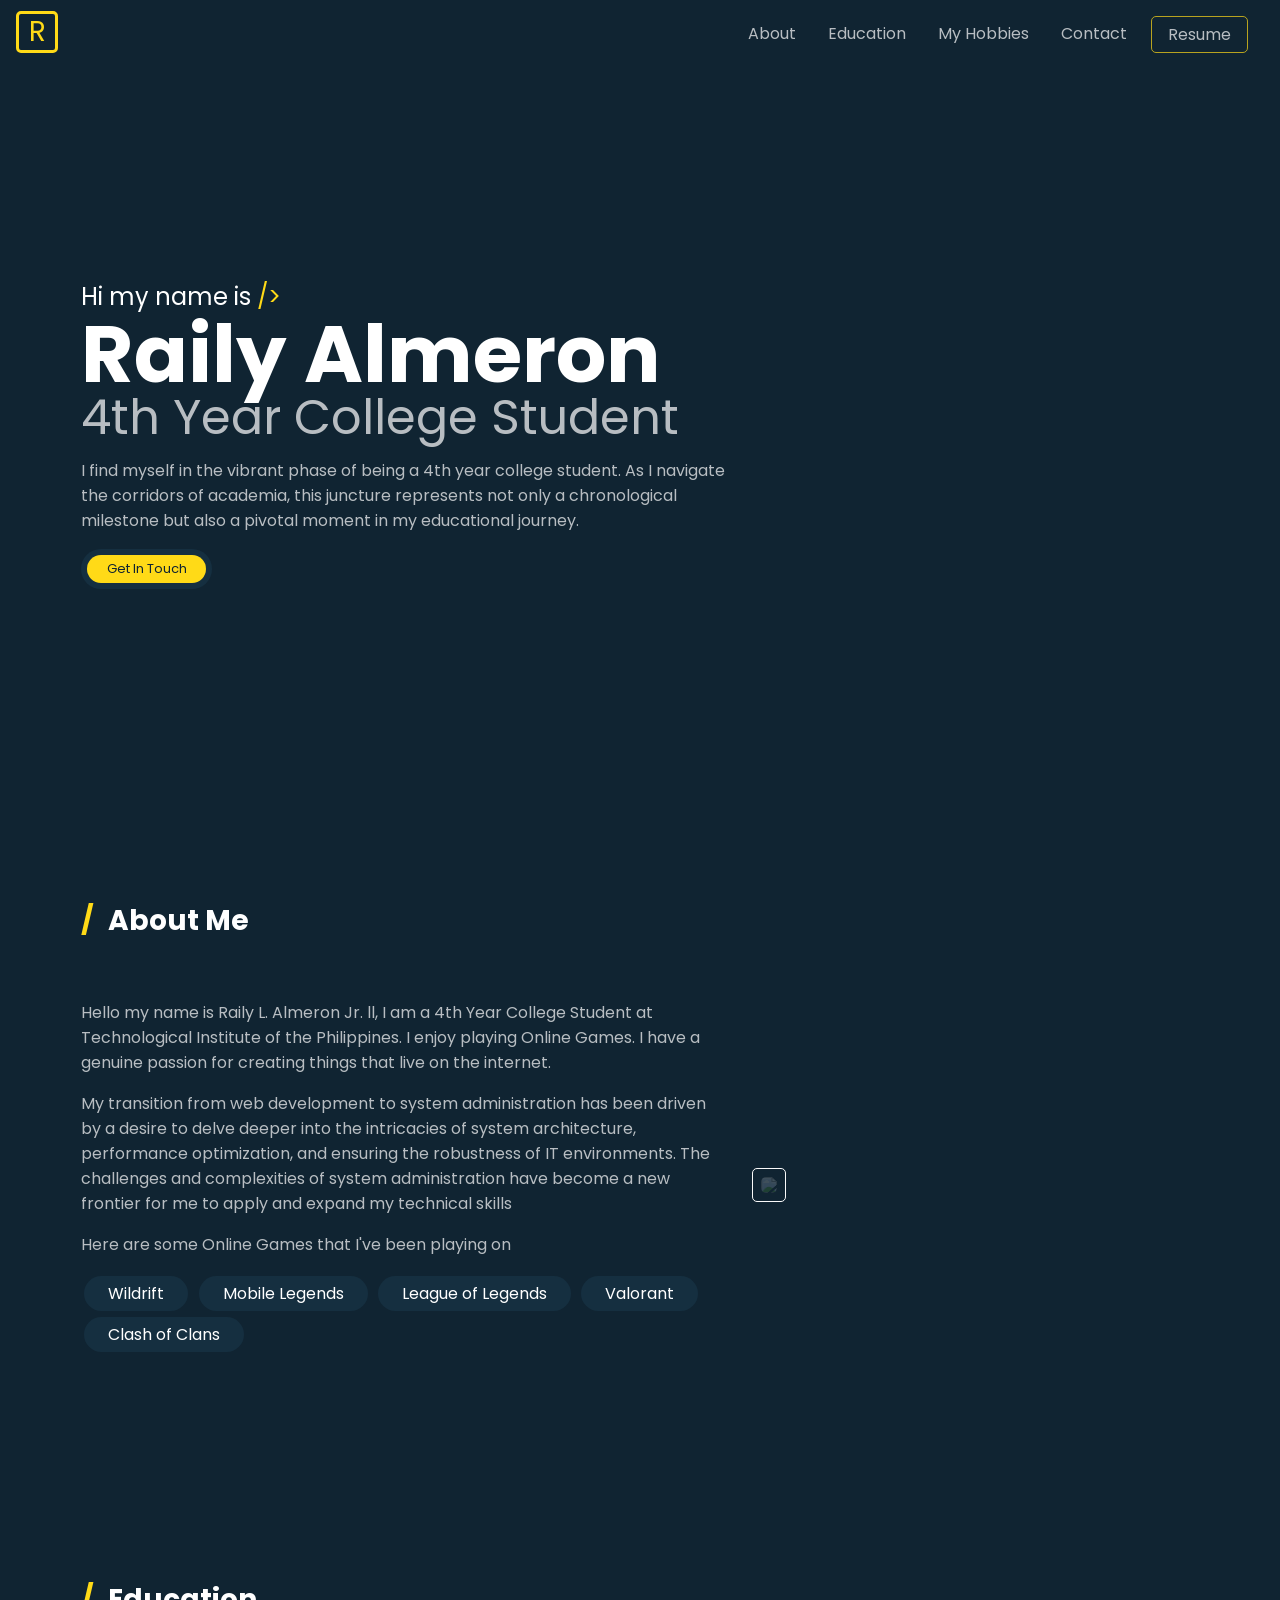
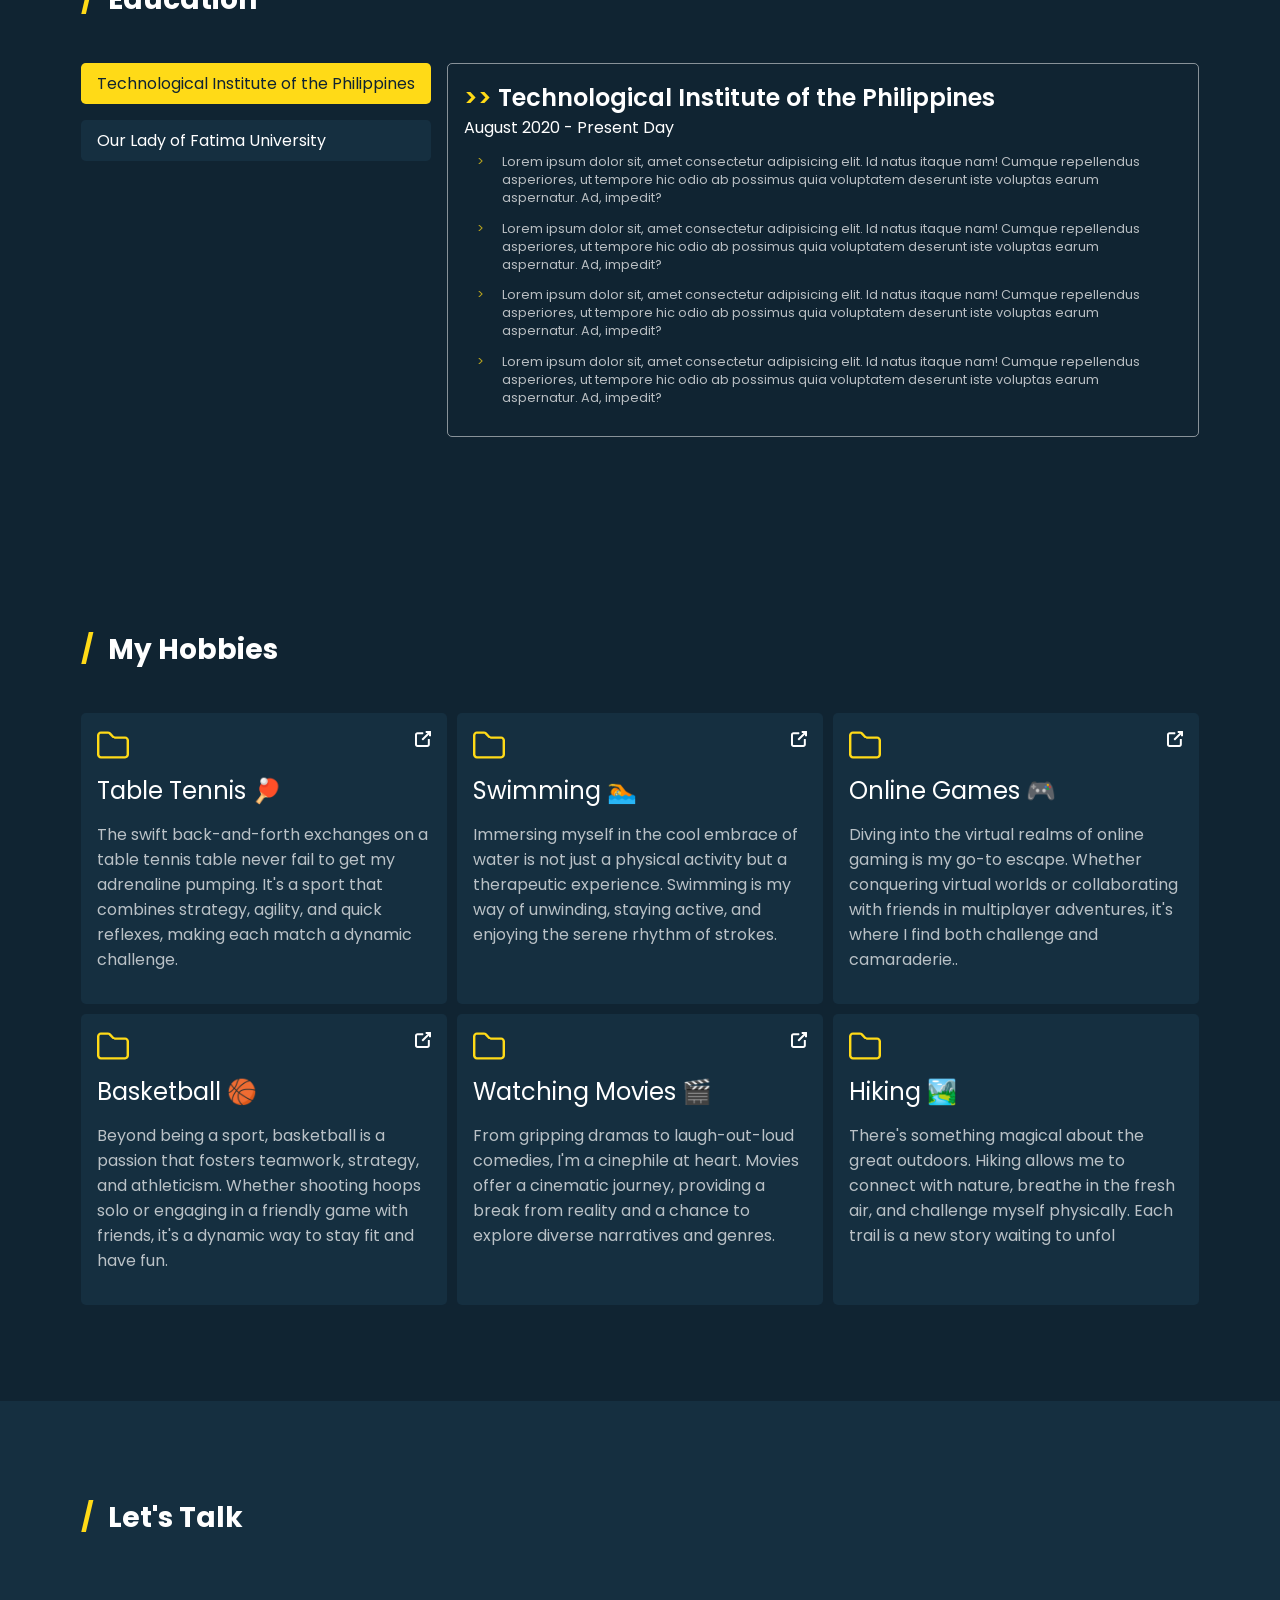
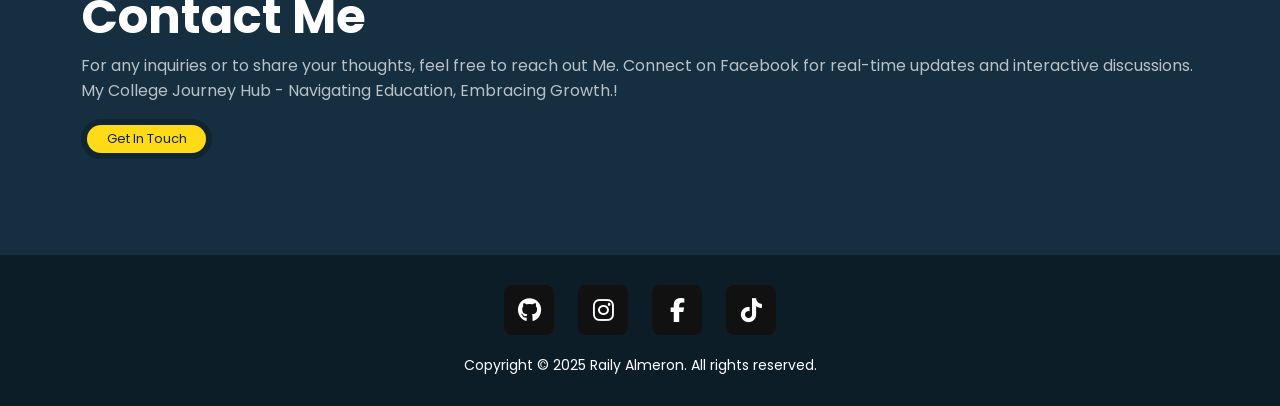
==== index.html @ 4f527c29 "Add files via upload" ====
<!DOCTYPE html>
<html lang="en">

<head>
    <meta charset="UTF-8" />
    <meta http-equiv="X-UA-Compatible" content="IE=edge" />
    <meta name="viewport" content="width=device-width, initial-scale=1.0" />
    <link rel="stylesheet" href="https://cdnjs.cloudflare.com/ajax/libs/font-awesome/6.5.0/css/all.min.css">
    <link rel="stylesheet" href="style.css" />
    <title>Raily Almeron</title>

</head>

<body>
    <header>
        <a href="#" class="logo"> R </a>
        <div class="toggle open">
            <svg viewBox="0 -53 384 384" xmlns="http://www.w3.org/2000/svg">
                <path
                    d="m368 154.667969h-352c-8.832031 0-16-7.167969-16-16s7.167969-16 16-16h352c8.832031 0 16 7.167969 16 16s-7.167969 16-16 16zm0 0" />
                <path
                    d="m368 32h-352c-8.832031 0-16-7.167969-16-16s7.167969-16 16-16h352c8.832031 0 16 7.167969 16 16s-7.167969 16-16 16zm0 0" />
                <path
                    d="m368 277.332031h-352c-8.832031 0-16-7.167969-16-16s7.167969-16 16-16h352c8.832031 0 16 7.167969 16 16s-7.167969 16-16 16zm0 0" />
            </svg>
        </div>
        <nav>
            <div class="toggle cancel">
                <svg version="1.1" id="Capa_1" xmlns="http://www.w3.org/2000/svg"
                    xmlns:xlink="http://www.w3.org/1999/xlink" x="0px" y="0px" viewBox="0 0 512.001 512.001"
                    style="enable-background: new 0 0 512.001 512.001" xml:space="preserve">
                    <g>
                        <g>
                            <path d="M284.286,256.002L506.143,34.144c7.811-7.811,7.811-20.475,0-28.285c-7.811-7.81-20.475-7.811-28.285,0L256,227.717
			L34.143,5.859c-7.811-7.811-20.475-7.811-28.285,0c-7.81,7.811-7.811,20.475,0,28.285l221.857,221.857L5.858,477.859
			c-7.811,7.811-7.811,20.475,0,28.285c3.905,3.905,9.024,5.857,14.143,5.857c5.119,0,10.237-1.952,14.143-5.857L256,284.287
			l221.857,221.857c3.905,3.905,9.024,5.857,14.143,5.857s10.237-1.952,14.143-5.857c7.811-7.811,7.811-20.475,0-28.285
			L284.286,256.002z" />
                        </g>
                    </g>
                </svg>
            </div>
            <ul class="site-nav">
                <li><a class="site-link" href="#about">About</a></li>
                <li><a class="site-link" href="#experience">Education</a></li>
                <li><a class="site-link" href="#mywork">My Hobbies</a></li>
                <li><a class="site-link" href="#contact">Contact</a></li>
                <li><a class="site-link btn" href="#">Resume</a></li>
            </ul>
        </nav>
    </header>
    <!-- Start Main Container -->
    <div class="main-container">
        <!-- Hero Section -->
        <div class="hero-section">
            <div class="hero-container">
                <div class="hero-top-section">
                    <span> </span> Hi my name is <span> /> </span>
                </div>
                <div class="hero-title">Raily Almeron</div>
                <div class="hero-subtitle">4th Year College Student</div>
                <p>
                    I find myself in the vibrant phase of being a 4th year college student. As I navigate the corridors
                    of academia, this juncture represents not only a chronological milestone but also a pivotal moment
                    in my educational journey.
                </p>
                <a href="#contact" class="custom-cta">
                    <svg version="1.1" id="Capa_1" xmlns="http://www.w3.org/2000/svg"
                        xmlns:xlink="http://www.w3.org/1999/xlink" x="0px" y="0px" viewBox="0 0 448.011 448.011"
                        style="enable-background: new 0 0 448.011 448.011" xml:space="preserve">
                        <g>
                            <g>
                                <path d="M438.731,209.463l-416-192c-6.624-3.008-14.528-1.216-19.136,4.48c-4.64,5.696-4.8,13.792-0.384,19.648l136.8,182.4
			l-136.8,182.4c-4.416,5.856-4.256,13.984,0.352,19.648c3.104,3.872,7.744,5.952,12.448,5.952c2.272,0,4.544-0.48,6.688-1.472
			l416-192c5.696-2.624,9.312-8.288,9.312-14.528S444.395,212.087,438.731,209.463z" />
                            </g>
                        </g>
                    </svg>

                    <span>Get In Touch</span>
                </a>
            </div>
        </div>

        <!-- About Section -->
        <section id="about">
            <div class="section-title">About Me</div>
            <div class="about-section">
                <div class="about-content">
                    <p>
                        Hello my name is Raily L. Almeron Jr. ll, I am a 4th Year College Student at
                        Technological Institute of the Philippines. I enjoy playing Online Games.
                        I have a genuine passion for creating things
                        that live on the internet.
                    </p>
                    <p>
                        My transition from web development to system administration has been driven by a desire to delve
                        deeper into the intricacies of system architecture, performance optimization, and ensuring the
                        robustness of IT environments. The challenges and complexities of system administration have
                        become a new frontier for me to apply and expand my technical skills
                    </p>
                    <p>Here are some Online Games that I've been playing on</p>
                    <div class="technology-cards">
                        <span>Wildrift</span>
                        <span>Mobile Legends</span>
                        <span>League of Legends</span>
                        <span>Valorant</span>
                        <span>Clash of Clans</span>

                    </div>
                </div>
                <div class="about-image">
                    <div class="image-wrapper">
                        <img src="DSCF3354.JPG">
                    </div>
                </div>
            </div>
        </section>
        <section id="experience">
            <div class="section-title">Education</div>
            <div class="tab-layout">
                <div class="tab-titles">
                    <div class="tab-title active" onclick="changeTab(event,'facebook')">
                        Technological Institute of the Philippines
                    </div>
                    <div class="tab-title" onclick="changeTab(event,'apples')">
                        Our Lady of Fatima University
                    </div>
                </div>


                <div class="tab-content">
                    <div class="jobcard active" id="facebook">
                        <div class="job-title">
                            <span> >> </span> Technological Institute of the Philippines
                        </div>
                        <div class="job-duration">August 2020 - Present Day</div>
                        <ul class="responsibilities">
                            <li>
                                Lorem ipsum dolor sit, amet consectetur adipisicing elit. Id
                                natus itaque nam! Cumque repellendus asperiores, ut tempore
                                hic odio ab possimus quia voluptatem deserunt iste voluptas
                                earum aspernatur. Ad, impedit?
                            </li>
                            <li>
                                Lorem ipsum dolor sit, amet consectetur adipisicing elit. Id
                                natus itaque nam! Cumque repellendus asperiores, ut tempore
                                hic odio ab possimus quia voluptatem deserunt iste voluptas
                                earum aspernatur. Ad, impedit?
                            </li>
                            <li>
                                Lorem ipsum dolor sit, amet consectetur adipisicing elit. Id
                                natus itaque nam! Cumque repellendus asperiores, ut tempore
                                hic odio ab possimus quia voluptatem deserunt iste voluptas
                                earum aspernatur. Ad, impedit?
                            </li>
                            <li>
                                Lorem ipsum dolor sit, amet consectetur adipisicing elit. Id
                                natus itaque nam! Cumque repellendus asperiores, ut tempore
                                hic odio ab possimus quia voluptatem deserunt iste voluptas
                                earum aspernatur. Ad, impedit?
                            </li>
                        </ul>
                    </div>
                    <div class="jobcard" id="apples">
                        <div class="job-title">
                            <span> >> </span> Our Lady of Fatima University
                        </div>
                        <div class="job-duration">2018 - 2020</div>
                        <ul class="responsibilities">
                            <li>
                                Lorem ipsum dolor sit, amet consectetur adipisicing elit. Id
                                natus itaque nam! Cumque repellendus asperiores, ut tempore
                                hic odio ab possimus quia voluptatem deserunt iste voluptas
                                earum aspernatur. Ad, impedit?
                            </li>
                            <li>
                                Lorem ipsum dolor sit, amet consectetur adipisicing elit. Id
                                natus itaque nam! Cumque repellendus asperiores, ut tempore
                                hic odio ab possimus quia voluptatem deserunt iste voluptas
                                earum aspernatur. Ad, impedit?
                            </li>
                            <li>
                                Lorem ipsum dolor sit, amet consectetur adipisicing elit. Id
                                natus itaque nam! Cumque repellendus asperiores, ut tempore
                                hic odio ab possimus quia voluptatem deserunt iste voluptas
                                earum aspernatur. Ad, impedit?
                            </li>
                            <li>
                                Lorem ipsum dolor sit, amet consectetur adipisicing elit. Id
                                natus itaque nam! Cumque repellendus asperiores, ut tempore
                                hic odio ab possimus quia voluptatem deserunt iste voluptas
                                earum aspernatur. Ad, impedit?
                            </li>
                        </ul>
                    </div>
                </div>
            </div>
        </section>

        <section id="mywork">
            <div class="section-title">My Hobbies</div>
            <div class="work-section">
                <div class="work-card">
                    <div class="work-top">
                        <svg class="folder" version="1.1" id="Capa_1" xmlns="http://www.w3.org/2000/svg"
                            xmlns:xlink="http://www.w3.org/1999/xlink" x="0px" y="0px" viewBox="0 0 512.001 512.001"
                            style="enable-background: new 0 0 512.001 512.001" xml:space="preserve">
                            <g>
                                <g>
                                    <path d="M448.916,118.259h-162.05c-6.578,0-13.003-2.701-17.44-7.292l-50.563-53.264c-12.154-12.115-28.783-18.443-45.625-18.346
			H63.084C28.301,39.356,0,67.657,0,102.439v307.123c0,34.783,28.301,63.084,63.084,63.084h386.064h0.058
			c34.764-0.154,62.949-28.59,62.794-63.277V181.342C512,146.559,483.699,118.259,448.916,118.259z M473.417,409.447
			c0.058,13.504-10.88,24.558-24.307,24.616H63.084c-13.504,0-24.5-10.996-24.5-24.5V102.439c0-13.504,10.996-24.5,24.5-24.52
			H173.74c0.212,0,0.424,0,0.637,0c6.443,0,12.694,2.566,16.899,6.733l50.293,53.013c11.806,12.192,28.32,19.176,45.297,19.176
			h162.05c13.504,0,24.5,10.996,24.5,24.5V409.447z" />
                                </g>
                            </g>
                        </svg>

                        <span>
                            <!-- Project Link/Proto -->
                            <a href="#">
                                <svg version="1.1" id="Capa_1" xmlns="http://www.w3.org/2000/svg"
                                    xmlns:xlink="http://www.w3.org/1999/xlink" x="0px" y="0px"
                                    viewBox="0 0 283.178 283.178" style="enable-background: new 0 0 283.178 283.178"
                                    xml:space="preserve">
                                    <g>
                                        <path d="M254.812,140.713h-20c-4.142,0-7.5,3.358-7.5,7.5v91.186c0,4.84-3.939,8.778-8.779,8.778H43.776
		c-4.839,0-8.775-3.938-8.775-8.778V64.645c0-4.841,3.936-8.78,8.775-8.78h95.855c4.142,0,7.5-3.358,7.5-7.5v-20
		c0-4.142-3.358-7.5-7.5-7.5H43.776c-24.138,0-43.775,19.64-43.775,43.78v174.755c0,24.14,19.638,43.778,43.775,43.778h174.756
		c24.14,0,43.779-19.639,43.779-43.778v-91.186C262.312,144.071,258.954,140.713,254.812,140.713z" />
                                        <path d="M275.677,0h-79.553c-4.142,0-7.5,3.358-7.5,7.5v20c0,4.142,3.358,7.5,7.5,7.5h27.304
		L120.683,137.743c-2.929,2.929-2.929,7.677,0,10.607l14.142,14.143c1.407,1.407,3.314,2.197,5.304,2.197
		c1.989,0,3.897-0.79,5.303-2.197L248.177,59.748v27.303c0,4.142,3.358,7.5,7.5,7.5h20c4.142,0,7.5-3.358,7.5-7.5V7.5
		C283.177,3.358,279.819,0,275.677,0z" />
                                    </g>
                                </svg>
                            </a>
                        </span>
                    </div>
                    <div class="work-title">
                        Table Tennis 🏓
                    </div>
                    <p>
                        The swift back-and-forth exchanges on a table tennis table never fail to get my adrenaline
                        pumping. It's a sport that combines strategy, agility, and quick reflexes, making each match a
                        dynamic challenge.
                    </p>

                </div>
                <div class="work-card">
                    <div class="work-top">
                        <svg class="folder" version="1.1" id="Capa_1" xmlns="http://www.w3.org/2000/svg"
                            xmlns:xlink="http://www.w3.org/1999/xlink" x="0px" y="0px" viewBox="0 0 512.001 512.001"
                            style="enable-background: new 0 0 512.001 512.001" xml:space="preserve">
                            <g>
                                <g>
                                    <path d="M448.916,118.259h-162.05c-6.578,0-13.003-2.701-17.44-7.292l-50.563-53.264c-12.154-12.115-28.783-18.443-45.625-18.346
			H63.084C28.301,39.356,0,67.657,0,102.439v307.123c0,34.783,28.301,63.084,63.084,63.084h386.064h0.058
			c34.764-0.154,62.949-28.59,62.794-63.277V181.342C512,146.559,483.699,118.259,448.916,118.259z M473.417,409.447
			c0.058,13.504-10.88,24.558-24.307,24.616H63.084c-13.504,0-24.5-10.996-24.5-24.5V102.439c0-13.504,10.996-24.5,24.5-24.52
			H173.74c0.212,0,0.424,0,0.637,0c6.443,0,12.694,2.566,16.899,6.733l50.293,53.013c11.806,12.192,28.32,19.176,45.297,19.176
			h162.05c13.504,0,24.5,10.996,24.5,24.5V409.447z" />
                                </g>
                            </g>
                        </svg>

                        <span>
                            <!-- Project Link/Proto -->
                            <a href="#">
                                <svg version="1.1" id="Capa_1" xmlns="http://www.w3.org/2000/svg"
                                    xmlns:xlink="http://www.w3.org/1999/xlink" x="0px" y="0px"
                                    viewBox="0 0 283.178 283.178" style="enable-background: new 0 0 283.178 283.178"
                                    xml:space="preserve">
                                    <g>
                                        <path d="M254.812,140.713h-20c-4.142,0-7.5,3.358-7.5,7.5v91.186c0,4.84-3.939,8.778-8.779,8.778H43.776
		c-4.839,0-8.775-3.938-8.775-8.778V64.645c0-4.841,3.936-8.78,8.775-8.78h95.855c4.142,0,7.5-3.358,7.5-7.5v-20
		c0-4.142-3.358-7.5-7.5-7.5H43.776c-24.138,0-43.775,19.64-43.775,43.78v174.755c0,24.14,19.638,43.778,43.775,43.778h174.756
		c24.14,0,43.779-19.639,43.779-43.778v-91.186C262.312,144.071,258.954,140.713,254.812,140.713z" />
                                        <path d="M275.677,0h-79.553c-4.142,0-7.5,3.358-7.5,7.5v20c0,4.142,3.358,7.5,7.5,7.5h27.304
		L120.683,137.743c-2.929,2.929-2.929,7.677,0,10.607l14.142,14.143c1.407,1.407,3.314,2.197,5.304,2.197
		c1.989,0,3.897-0.79,5.303-2.197L248.177,59.748v27.303c0,4.142,3.358,7.5,7.5,7.5h20c4.142,0,7.5-3.358,7.5-7.5V7.5
		C283.177,3.358,279.819,0,275.677,0z" />
                                    </g>
                                </svg>
                            </a>
                        </span>
                    </div>
                    <div class="work-title">
                        Swimming 🏊
                    </div>
                    <p>
                        Immersing myself in the cool embrace of water is not just a physical activity but a therapeutic
                        experience. Swimming is my way of unwinding, staying active, and enjoying the serene rhythm of
                        strokes.
                    </p>

                </div>
                <div class="work-card">
                    <div class="work-top">
                        <svg class="folder" version="1.1" id="Capa_1" xmlns="http://www.w3.org/2000/svg"
                            xmlns:xlink="http://www.w3.org/1999/xlink" x="0px" y="0px" viewBox="0 0 512.001 512.001"
                            style="enable-background: new 0 0 512.001 512.001" xml:space="preserve">
                            <g>
                                <g>
                                    <path d="M448.916,118.259h-162.05c-6.578,0-13.003-2.701-17.44-7.292l-50.563-53.264c-12.154-12.115-28.783-18.443-45.625-18.346
			H63.084C28.301,39.356,0,67.657,0,102.439v307.123c0,34.783,28.301,63.084,63.084,63.084h386.064h0.058
			c34.764-0.154,62.949-28.59,62.794-63.277V181.342C512,146.559,483.699,118.259,448.916,118.259z M473.417,409.447
			c0.058,13.504-10.88,24.558-24.307,24.616H63.084c-13.504,0-24.5-10.996-24.5-24.5V102.439c0-13.504,10.996-24.5,24.5-24.52
			H173.74c0.212,0,0.424,0,0.637,0c6.443,0,12.694,2.566,16.899,6.733l50.293,53.013c11.806,12.192,28.32,19.176,45.297,19.176
			h162.05c13.504,0,24.5,10.996,24.5,24.5V409.447z" />
                                </g>
                            </g>
                        </svg>

                        <span>
                            <!-- Project Link/Proto -->
                            <a href="#">
                                <svg version="1.1" id="Capa_1" xmlns="http://www.w3.org/2000/svg"
                                    xmlns:xlink="http://www.w3.org/1999/xlink" x="0px" y="0px"
                                    viewBox="0 0 283.178 283.178" style="enable-background: new 0 0 283.178 283.178"
                                    xml:space="preserve">
                                    <g>
                                        <path d="M254.812,140.713h-20c-4.142,0-7.5,3.358-7.5,7.5v91.186c0,4.84-3.939,8.778-8.779,8.778H43.776
		c-4.839,0-8.775-3.938-8.775-8.778V64.645c0-4.841,3.936-8.78,8.775-8.78h95.855c4.142,0,7.5-3.358,7.5-7.5v-20
		c0-4.142-3.358-7.5-7.5-7.5H43.776c-24.138,0-43.775,19.64-43.775,43.78v174.755c0,24.14,19.638,43.778,43.775,43.778h174.756
		c24.14,0,43.779-19.639,43.779-43.778v-91.186C262.312,144.071,258.954,140.713,254.812,140.713z" />
                                        <path d="M275.677,0h-79.553c-4.142,0-7.5,3.358-7.5,7.5v20c0,4.142,3.358,7.5,7.5,7.5h27.304
		L120.683,137.743c-2.929,2.929-2.929,7.677,0,10.607l14.142,14.143c1.407,1.407,3.314,2.197,5.304,2.197
		c1.989,0,3.897-0.79,5.303-2.197L248.177,59.748v27.303c0,4.142,3.358,7.5,7.5,7.5h20c4.142,0,7.5-3.358,7.5-7.5V7.5
		C283.177,3.358,279.819,0,275.677,0z" />
                                    </g>
                                </svg>
                            </a>
                        </span>
                    </div>
                    <div class="work-title">
                        Online Games 🎮
                    </div>
                    <p>
                        Diving into the virtual realms of online gaming is my go-to escape. Whether conquering virtual
                        worlds or collaborating with friends in multiplayer adventures, it's where I find both challenge
                        and camaraderie..
                    </p>

                </div>
                <div class="work-card">
                    <div class="work-top">
                        <svg class="folder" version="1.1" id="Capa_1" xmlns="http://www.w3.org/2000/svg"
                            xmlns:xlink="http://www.w3.org/1999/xlink" x="0px" y="0px" viewBox="0 0 512.001 512.001"
                            style="enable-background: new 0 0 512.001 512.001" xml:space="preserve">
                            <g>
                                <g>
                                    <path d="M448.916,118.259h-162.05c-6.578,0-13.003-2.701-17.44-7.292l-50.563-53.264c-12.154-12.115-28.783-18.443-45.625-18.346
			H63.084C28.301,39.356,0,67.657,0,102.439v307.123c0,34.783,28.301,63.084,63.084,63.084h386.064h0.058
			c34.764-0.154,62.949-28.59,62.794-63.277V181.342C512,146.559,483.699,118.259,448.916,118.259z M473.417,409.447
			c0.058,13.504-10.88,24.558-24.307,24.616H63.084c-13.504,0-24.5-10.996-24.5-24.5V102.439c0-13.504,10.996-24.5,24.5-24.52
			H173.74c0.212,0,0.424,0,0.637,0c6.443,0,12.694,2.566,16.899,6.733l50.293,53.013c11.806,12.192,28.32,19.176,45.297,19.176
			h162.05c13.504,0,24.5,10.996,24.5,24.5V409.447z" />
                                </g>
                            </g>
                        </svg>

                        <span>
                            <!-- Project Link/Proto -->
                            <a href="#">
                                <svg version="1.1" id="Capa_1" xmlns="http://www.w3.org/2000/svg"
                                    xmlns:xlink="http://www.w3.org/1999/xlink" x="0px" y="0px"
                                    viewBox="0 0 283.178 283.178" style="enable-background: new 0 0 283.178 283.178"
                                    xml:space="preserve">
                                    <g>
                                        <path d="M254.812,140.713h-20c-4.142,0-7.5,3.358-7.5,7.5v91.186c0,4.84-3.939,8.778-8.779,8.778H43.776
		c-4.839,0-8.775-3.938-8.775-8.778V64.645c0-4.841,3.936-8.78,8.775-8.78h95.855c4.142,0,7.5-3.358,7.5-7.5v-20
		c0-4.142-3.358-7.5-7.5-7.5H43.776c-24.138,0-43.775,19.64-43.775,43.78v174.755c0,24.14,19.638,43.778,43.775,43.778h174.756
		c24.14,0,43.779-19.639,43.779-43.778v-91.186C262.312,144.071,258.954,140.713,254.812,140.713z" />
                                        <path d="M275.677,0h-79.553c-4.142,0-7.5,3.358-7.5,7.5v20c0,4.142,3.358,7.5,7.5,7.5h27.304
		L120.683,137.743c-2.929,2.929-2.929,7.677,0,10.607l14.142,14.143c1.407,1.407,3.314,2.197,5.304,2.197
		c1.989,0,3.897-0.79,5.303-2.197L248.177,59.748v27.303c0,4.142,3.358,7.5,7.5,7.5h20c4.142,0,7.5-3.358,7.5-7.5V7.5
		C283.177,3.358,279.819,0,275.677,0z" />
                                    </g>
                                </svg>
                            </a>
                        </span>
                    </div>
                    <div class="work-title">
                        Basketball 🏀
                    </div>
                    <p>
                        Beyond being a sport, basketball is a passion that fosters teamwork, strategy, and athleticism.
                        Whether shooting hoops solo or engaging in a friendly game with friends, it's a dynamic way to
                        stay fit and have fun.
                    </p>

                </div>
                <div class="work-card">
                    <div class="work-top">
                        <svg class="folder" version="1.1" id="Capa_1" xmlns="http://www.w3.org/2000/svg"
                            xmlns:xlink="http://www.w3.org/1999/xlink" x="0px" y="0px" viewBox="0 0 512.001 512.001"
                            style="enable-background: new 0 0 512.001 512.001" xml:space="preserve">
                            <g>
                                <g>
                                    <path d="M448.916,118.259h-162.05c-6.578,0-13.003-2.701-17.44-7.292l-50.563-53.264c-12.154-12.115-28.783-18.443-45.625-18.346
			H63.084C28.301,39.356,0,67.657,0,102.439v307.123c0,34.783,28.301,63.084,63.084,63.084h386.064h0.058
			c34.764-0.154,62.949-28.59,62.794-63.277V181.342C512,146.559,483.699,118.259,448.916,118.259z M473.417,409.447
			c0.058,13.504-10.88,24.558-24.307,24.616H63.084c-13.504,0-24.5-10.996-24.5-24.5V102.439c0-13.504,10.996-24.5,24.5-24.52
			H173.74c0.212,0,0.424,0,0.637,0c6.443,0,12.694,2.566,16.899,6.733l50.293,53.013c11.806,12.192,28.32,19.176,45.297,19.176
			h162.05c13.504,0,24.5,10.996,24.5,24.5V409.447z" />
                                </g>
                            </g>
                        </svg>

                        <span>
                            <!-- Project Link/Proto -->
                            <a href="#">
                                <svg version="1.1" id="Capa_1" xmlns="http://www.w3.org/2000/svg"
                                    xmlns:xlink="http://www.w3.org/1999/xlink" x="0px" y="0px"
                                    viewBox="0 0 283.178 283.178" style="enable-background: new 0 0 283.178 283.178"
                                    xml:space="preserve">
                                    <g>
                                        <path d="M254.812,140.713h-20c-4.142,0-7.5,3.358-7.5,7.5v91.186c0,4.84-3.939,8.778-8.779,8.778H43.776
		c-4.839,0-8.775-3.938-8.775-8.778V64.645c0-4.841,3.936-8.78,8.775-8.78h95.855c4.142,0,7.5-3.358,7.5-7.5v-20
		c0-4.142-3.358-7.5-7.5-7.5H43.776c-24.138,0-43.775,19.64-43.775,43.78v174.755c0,24.14,19.638,43.778,43.775,43.778h174.756
		c24.14,0,43.779-19.639,43.779-43.778v-91.186C262.312,144.071,258.954,140.713,254.812,140.713z" />
                                        <path d="M275.677,0h-79.553c-4.142,0-7.5,3.358-7.5,7.5v20c0,4.142,3.358,7.5,7.5,7.5h27.304
		L120.683,137.743c-2.929,2.929-2.929,7.677,0,10.607l14.142,14.143c1.407,1.407,3.314,2.197,5.304,2.197
		c1.989,0,3.897-0.79,5.303-2.197L248.177,59.748v27.303c0,4.142,3.358,7.5,7.5,7.5h20c4.142,0,7.5-3.358,7.5-7.5V7.5
		C283.177,3.358,279.819,0,275.677,0z" />
                                    </g>
                                </svg>
                            </a>
                        </span>
                    </div>
                    <div class="work-title">
                        Watching Movies 🎬
                    </div>
                    <p>
                        From gripping dramas to laugh-out-loud comedies, I'm a cinephile at heart. Movies offer a
                        cinematic journey, providing a break from reality and a chance to explore diverse narratives and
                        genres.
                    </p>
                </div>
                <div class="work-card">
                    <div class="work-top">
                        <svg class="folder" version="1.1" id="Capa_1" xmlns="http://www.w3.org/2000/svg"
                            xmlns:xlink="http://www.w3.org/1999/xlink" x="0px" y="0px" viewBox="0 0 512.001 512.001"
                            style="enable-background: new 0 0 512.001 512.001" xml:space="preserve">
                            <g>
                                <g>
                                    <path d="M448.916,118.259h-162.05c-6.578,0-13.003-2.701-17.44-7.292l-50.563-53.264c-12.154-12.115-28.783-18.443-45.625-18.346
			H63.084C28.301,39.356,0,67.657,0,102.439v307.123c0,34.783,28.301,63.084,63.084,63.084h386.064h0.058
			c34.764-0.154,62.949-28.59,62.794-63.277V181.342C512,146.559,483.699,118.259,448.916,118.259z M473.417,409.447
			c0.058,13.504-10.88,24.558-24.307,24.616H63.084c-13.504,0-24.5-10.996-24.5-24.5V102.439c0-13.504,10.996-24.5,24.5-24.52
			H173.74c0.212,0,0.424,0,0.637,0c6.443,0,12.694,2.566,16.899,6.733l50.293,53.013c11.806,12.192,28.32,19.176,45.297,19.176
			h162.05c13.504,0,24.5,10.996,24.5,24.5V409.447z" />
                                </g>
                            </g>
                        </svg>

                        <span>
                            <!-- Project Link/Proto -->

                        </span>
                    </div>
                    <div class="work-title">
                        Hiking 🏞️
                    </div>
                    <p>
                        There's something magical about the great outdoors. Hiking allows me to connect with nature,
                        breathe in the fresh air, and challenge myself physically. Each trail is a new story waiting to
                        unfol
                    </p>
                </div>
            </div>
        </section>
    </div>
    <!-- End Main Container  -->
    <div class="contact-section" id="contact">
        <div class="main-container">
            <section>
                <div class="section-title">Let's Talk</div>
                <h1>Contact Me</h1>
                <p>
                    For any inquiries or to share your thoughts, feel free to reach out
                    <a href="https://www.facebook.com/fvckfb2022">Me</a>. Connect on Facebook for real-time updates and
                    interactive
                    discussions.

                    My College Journey Hub - Navigating Education, Embracing Growth.!
                </p>
                <a href="https://www.facebook.com/fvckfb2022/" class="custom-cta dark">
                    <svg version="1.1" id="Capa_1" xmlns="http://www.w3.org/2000/svg"
                        xmlns:xlink="http://www.w3.org/1999/xlink" x="0px" y="0px" viewBox="0 0 448.011 448.011"
                        style="enable-background: new 0 0 448.011 448.011" xml:space="preserve">
                        <g>
                            <g>
                                <path d="M438.731,209.463l-416-192c-6.624-3.008-14.528-1.216-19.136,4.48c-4.64,5.696-4.8,13.792-0.384,19.648l136.8,182.4
			l-136.8,182.4c-4.416,5.856-4.256,13.984,0.352,19.648c3.104,3.872,7.744,5.952,12.448,5.952c2.272,0,4.544-0.48,6.688-1.472
			l416-192c5.696-2.624,9.312-8.288,9.312-14.528S444.395,212.087,438.731,209.463z" />
                            </g>
                        </g>
                    </svg>

                    <span>Get In Touch</span>
                </a>
            </section>
        </div>
    </div>
<footer>
    <div class="social-icons">
      <a href="https://github.com/raihyaaaa     "><i class="fa-brands fa-github"></i></a>
      <a href="https://www.instagram.com/raihyaaa_/"><i class="fa-brands fa-instagram"></i></a>
      <a href="facebook.com/fvckfb2022"><i class="fa-brands fa-facebook-f"></i></a>
      <a href="https://www.tiktok.com/@raihyaaa_"><i class="fa-brands fa-tiktok"></i>
    </div>  
    <div class="copyright">
      Copyright © 2025 Raily Almeron. All rights reserved.
    </div>
  </footer>
    <script src="script.js"></script>
</body>

</html>
---- style.css ----
@import url("https://fonts.googleapis.com/css2?family=Poppins:wght@100;400;600;700&display=swap");

:root {
  --bg-clr: #102432;
  --bg-light-color: #152f40;
  --text-clr: #ffffff;
  --accent-clr: #ffda17;
}



/* Clean Up */
html,
body {
  margin: 0;
  padding: 0;
  scroll-behavior: smooth;
  background-color: var(--bg-clr);
  color: var(--text-clr);
  font-size: 100%;
  font-weight: 400;
  font-family: Poppins;
}

*,
*::after,
*::before {
  box-sizing: border-box;
}

a,
a:focus,
a:target {
  color: inherit;
  text-decoration: none;
}

ul,
li {
  margin: 0;
  padding: 0;
  list-style: none;
}

p {
  opacity: 0.7;
}


header {
  height: 4em;
  display: flex;
  align-items: center;
  justify-content: space-between;
  margin: 0;
  padding: 0 1em;
  position: relative;
}

.logo {
  font-size: 1.75em;
  color: var(--accent-clr);
  border: 3px solid var(--accent-clr);
  height: 1.5em;
  width: 1.5em;
  display: flex;
  align-items: center;
  justify-content: center;
  border-radius: 5px;
  transition: color 0.35s ease-in-out;
}

.logo:hover {
  color: var(--text-clr);
}

.toggle {
  cursor: pointer;
}

.toggle svg {
  fill: var(--accent-clr);
  height: 1.5em;
  width: 1.5em;
}

.toggle.cancel {
  margin: 1em 0;
}

nav {
  width: 100%;
  max-width: 80vw;
  position: fixed;
  background: var(--bg-light-color);
  top: 0;
  /* right: 0; */
  right: -80vw;
  bottom: 0;
  height: 100%;
  padding: 1em;
  transition: all 0.35s ease-in-out;
  z-index: 100;
}

.site-nav li a {
  padding: 0.5em 0;
  display: block;
}

/* Main Container */

.main-container {
  max-width: 1150px;
  width: 100%;
  margin: 0 auto;
  padding: 0 1em;
}

/* Hero Section */
.hero-section {
  min-height: calc(100vh - 10em);
  padding: 3em 0;
  display: flex;
  align-items: center;
  position: relative;
}

.hero-container {
  max-width: 650px;
}

.hero-top-section {
  font-size: 1.5em;
}

.hero-top-section span {
  color: var(--accent-clr);
}

.hero-title {
  font-size: 3em;
  font-weight: 700;
  line-height: 1;
}

.hero-subtitle {
  font-size: 2em;
  opacity: 0.7;
  line-height: 1;
}

/* CTA */
.custom-cta {
  padding: 6px;
  height: 40px;
  background: var(--bg-light-color);
  display: inline-flex;
  align-items: center;
  border-radius: 40px;
}

.custom-cta svg {
  fill: var(--text-clr);
  margin: 0;
  width: 0;
  padding: 0;
  transition: all 0.5s ease-in-out;
}

.custom-cta span {
  display: flex;
  align-items: center;
  justify-content: center;
  color: var(--bg-clr);
  background: var(--accent-clr);
  padding: 0 1.5em;
  font-size: 13px;
  height: 28px;
  border-radius: 28px;
}

.custom-cta:hover svg {
  width: 1em;
  height: 1em;
  margin: 0 0.8em;
}

section {
  padding: 6em 0;
}

.section-title {
  font-size: 1.75em;
  font-weight: 700;
  margin-bottom: 1.5em;
}

.section-title::before {
  content: "/";
  color: var(--accent-clr);
  margin-right: 0.5em;
}

.technology-cards {
  margin: 0 0 2em;
}

.technology-cards span {
  display: inline-flex;
  padding: 0.3em 1.5em;
  margin: 0.2em;
  font-size: 1em;
  background: var(--bg-light-color);
  border-radius: 2em;
  cursor: pointer;
  transition: all 0.35s ease-in-out;
}

.technology-cards span:hover {
  background: var(--accent-clr);
  color: var(--bg-clr);
}

.image-wrapper {
  width: 100%;
  max-width: 300px;
  padding: 0.5em;
  margin: 0 auto;
  border: 1px solid #fafafa;
  display: flex;
  align-items: center;
  justify-content: center;
  border-radius: 5px;
  transition: all 0.35s ease-in-out;
  cursor: pointer;
}

.image-wrapper img {
  width: 100%;
  height: auto;
  border-radius: 5px;
  opacity: 0.2;
  transition: 0.2s all 0.35s ease-in-out;
}

.image-wrapper:hover {
  padding: 1em;
  transform: scale(1.06);
  border-color: var(--accent-clr);
}

.image-wrapper:hover img {
  opacity: 1;
}

.tab-titles {
  display: flex;
  margin-bottom: 1em;
  overflow-x: scroll;
}

.tab-title {
  padding: 0.5em 1em;
  font-size: 1em;
  margin-right: 1em;
  background: var(--bg-light-color);
  border-radius: 0.3em;
  cursor: pointer;
  transition: all 0.35s ease-in-out;
  white-space: nowrap;
  margin-bottom: 1em;
  min-width: 160px;
}

.tab-title:hover,
.tab-title.active {
  background: var(--accent-clr);
  color: var(--bg-clr);
}

.jobcard {
  padding: 1em;
  border: 1px solid rgba(255, 255, 255, 0.5);
  border-radius: 5px;
  display: none;
}

.jobcard.active {
  display: block;
}

.job-title {
  font-size: 1.5em;
  font-weight: 600;
}

.job-title span {
  color: var(--accent-clr);
}

.responsibilities li {
  opacity: 0.7;
  margin: 1em;
  display: block;
  padding-left: 2em;
  position: relative;
  font-size: 0.8em;
}

.responsibilities li::before {
  content: ">";
  position: absolute;
  left: 0;
  color: var(--accent-clr);
}

.work-section {
  display: grid;
  grid-template-columns: 100%;
  gap: 10px;
}

.work-card {
  background: var(--bg-light-color);
  padding: 1em;
  border-radius: 5px;
}

.work-top {
  display: flex;
  justify-content: space-between;
  margin-bottom: 1em;
}

.folder {
  fill: var(--accent-clr);
  height: 2em;
  width: 2em;
}

.work-top span svg {
  fill: var(--text-clr);
  height: 1em;
  width: 1em;
}

.work-title {
  font-size: 1.5em;
  line-height: 1.2;
}

.work-title p {
  font-size: 0.8em;
}

.work-technologies span {
  padding: 0 0.5em;
  font-weight: 400;
}

.contact-section {
  background: var(--bg-light-color);
}

.contact-section h1 {
  font-size: 3em;
  margin: 0;
  padding: 0;
}

.contact-section p {
  margin-top: 0;
}

.custom-cta.dark {
  background: var(--bg-clr);
}

footer {
  background: #0d1d28;
  text-align: center;
  padding: 30px 20px;
}

.social-icons {
  margin-bottom: 20px;
}

.social-icons a {
  display: inline-flex;
  align-items: center;
  justify-content: center;
  width: 50px;
  height: 50px;
  margin: 0 10px;
  font-size: 24px;
  color: white;
  background: #111;
  border-radius: 8px;
  transition: 0.3s;
}

.social-icons a:hover {
  background: #555;
  transform: translateY(-3px);
}

.copyright {
  font-size: 14px;
  color: #ffffff;
}

/* RESPONSIVE DESIGN */

@media (min-width: 650px) {
  .work-section {
    grid-template-columns: 1fr 1fr;
  }
}

@media (min-width: 768px) {
  .work-section {
    grid-template-columns: 1fr 1fr 1fr;
  }

  .toggle {
    display: none;
  }

  nav {
    position: relative;
    background: unset;
    right: unset;
    width: unset;
  }

  .site-nav {
    display: flex;
  }

  .site-nav li a {
    opacity: 0.7;
    padding: 0.3em 1em;
    transition: all 0.35s ease-in-out;
  }

  .site-nav li a:hover {
    opacity: 1;
    color: yellow;
    cursor: help;

  }

  .btn {
    margin-left: 0.5em;
    border: 1px solid var(--accent-clr);
    border-radius: 5px;
  }

  .btn:hover {
    background: var(--accent-clr);
    color: var(--bg-clr);
  }

  .hero-section::after {
    content: "";
    background-size: contain;
    background-repeat: no-repeat;
    width: 30vw;
    height: 30vw;
    position: absolute;
    right: 0;
    opacity: 0.1;
    z-index: 1;
    transition: all 0.5s ease-in-out;
  }

  .hero-section:hover::after {
    opacity: 0.3;
    transform: scale(1.1);
    cursor: pointer;
  }

  .hero-container {
    z-index: 2;
  }

  .hero-title {
    font-size: 5em;
  }

  .hero-subtitle {
    font-size: 3em;
  }

  .about-section {
    display: flex;
    align-items: center;
  }

  .about-content {
    width: 60%;
    padding-right: 2em;
  }

  .tab-layout {
    display: flex;
  }

  .tab-titles {
    flex-direction: column;
    overflow-x: unset;
  }
}

/* javascript */
.nav-open {
  right: 0;
}
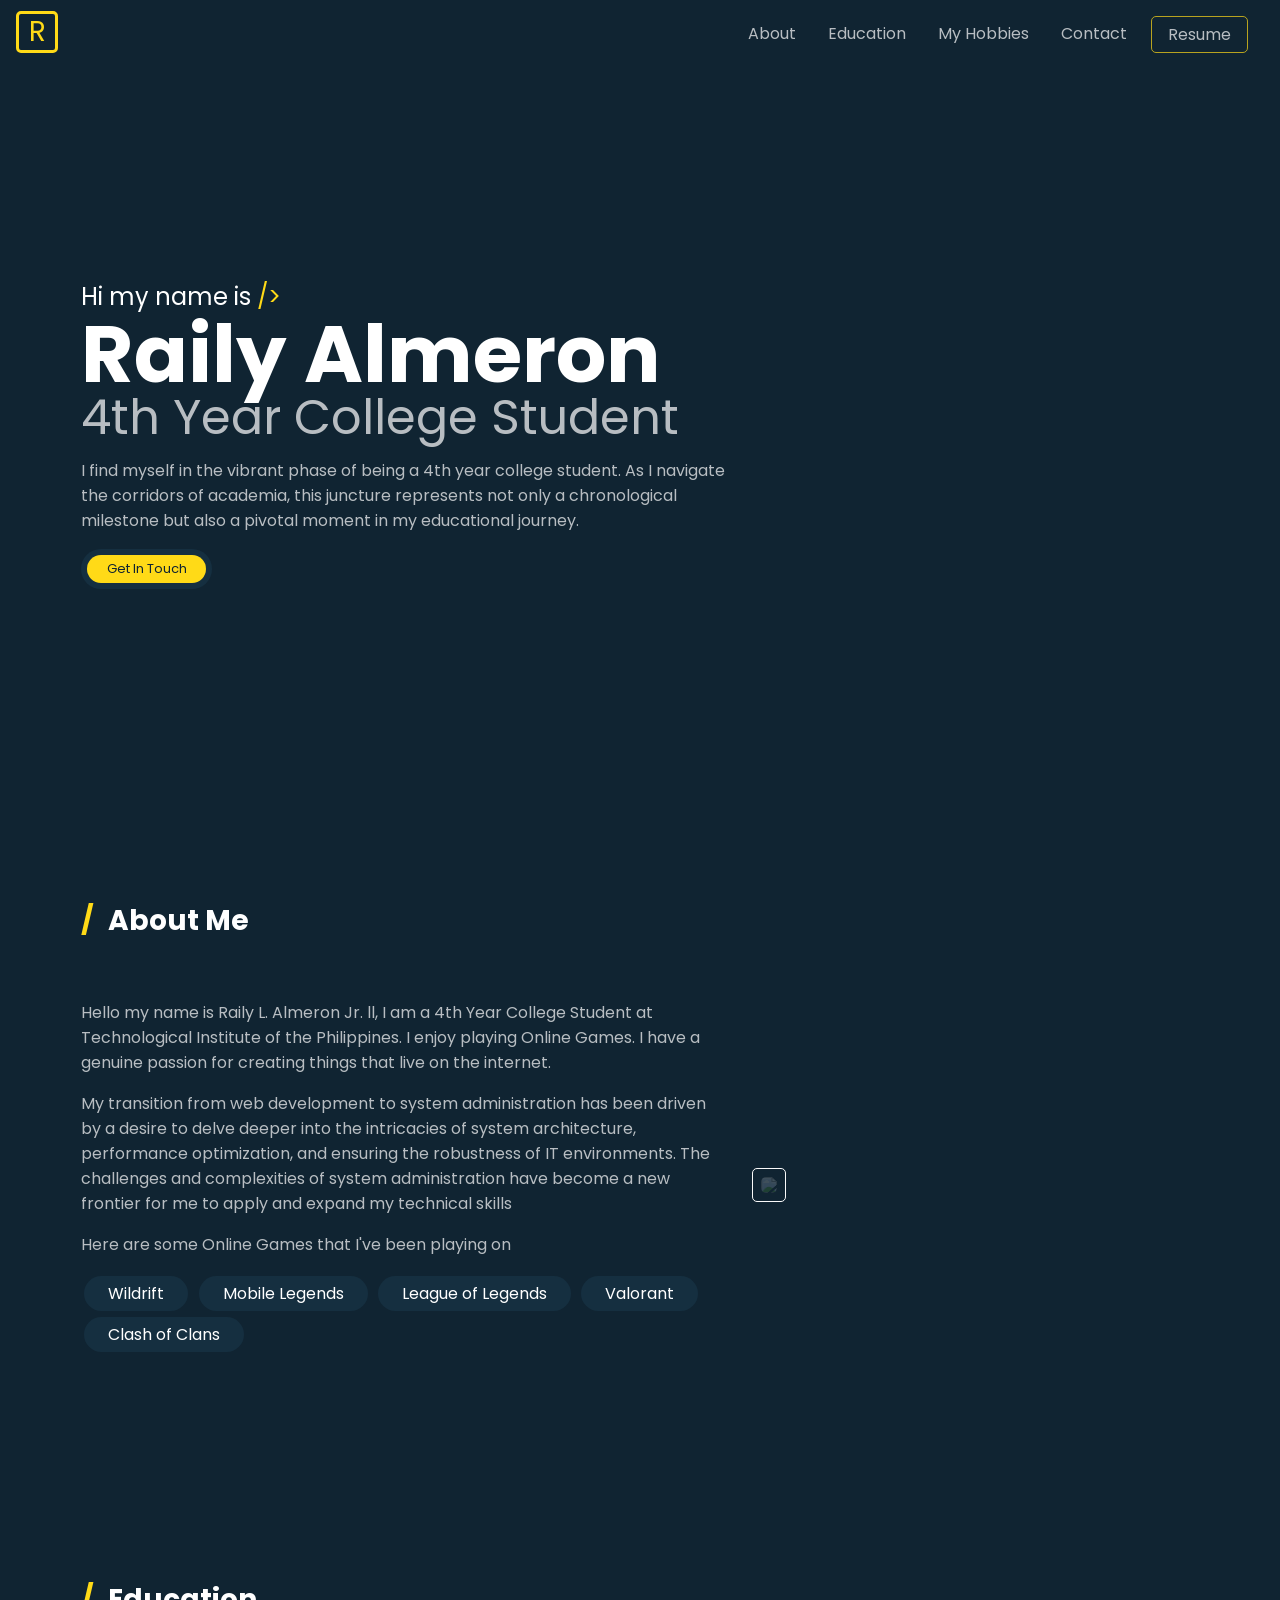
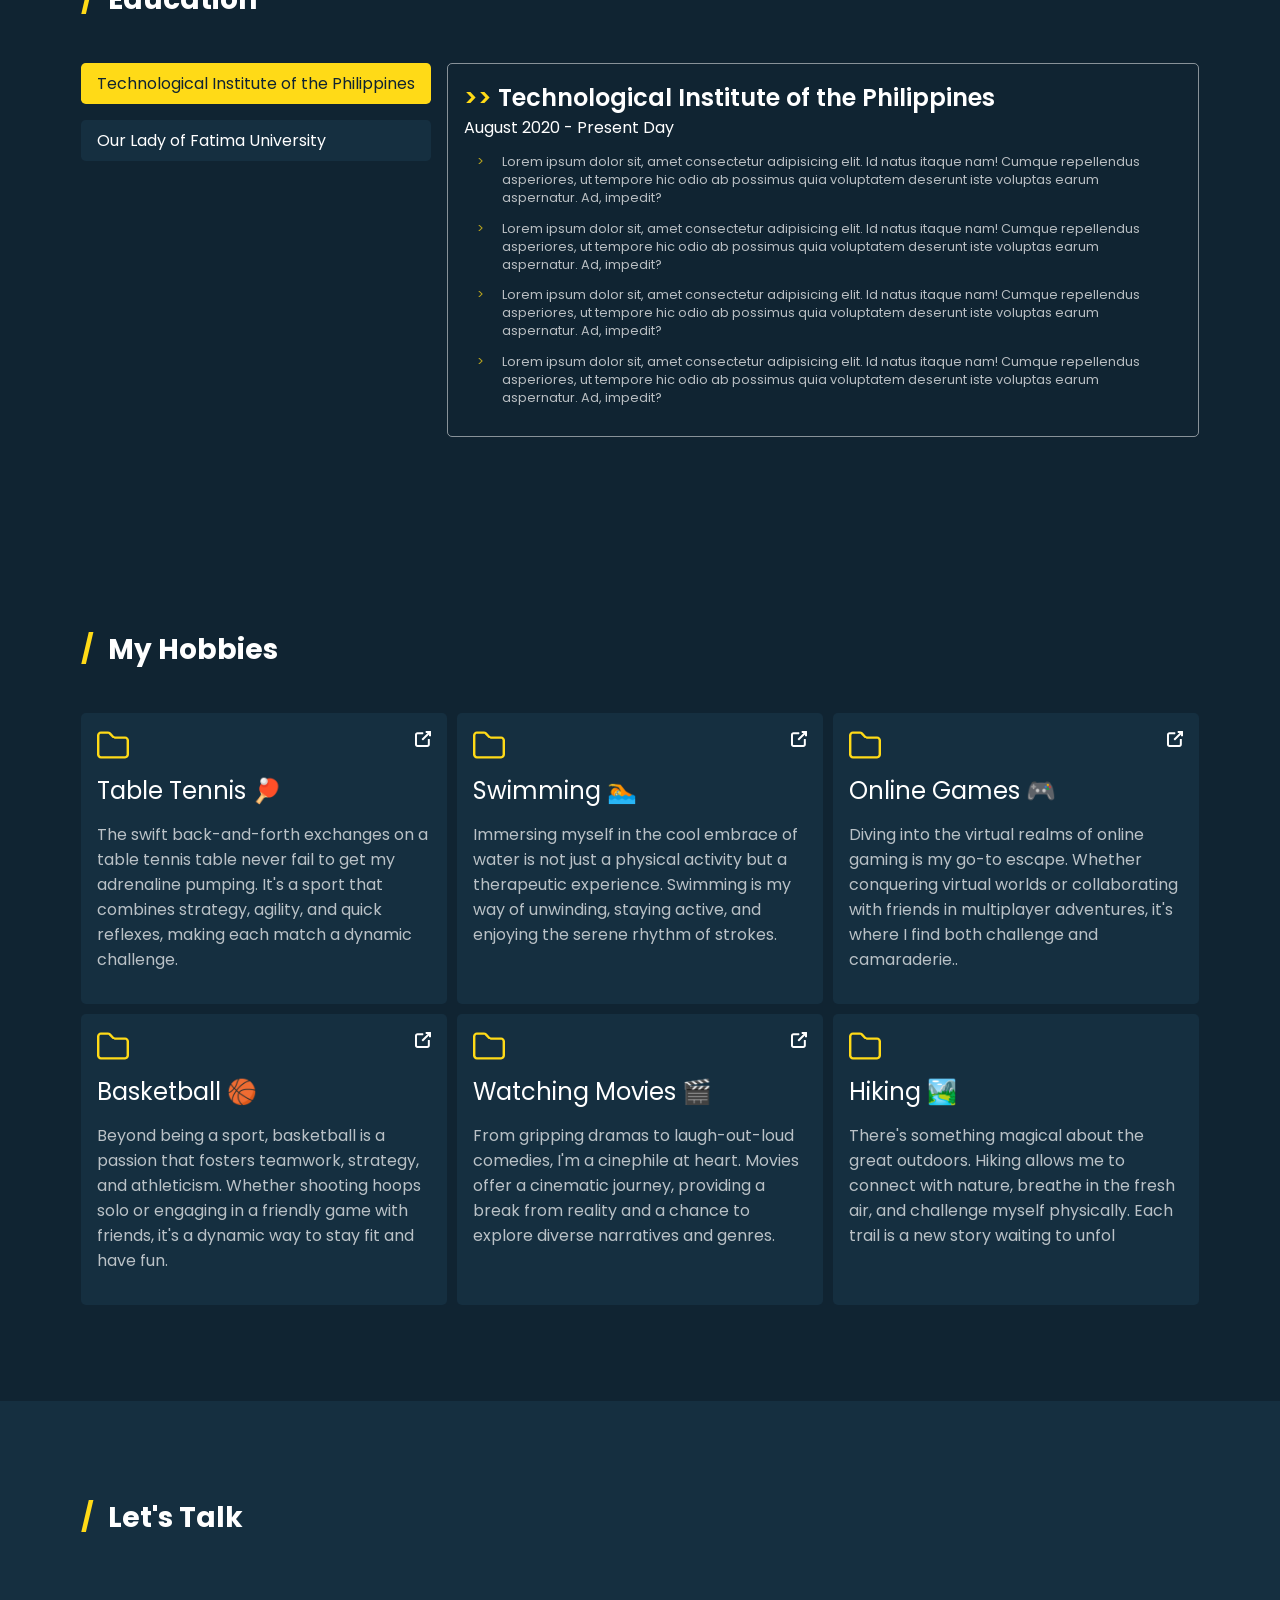
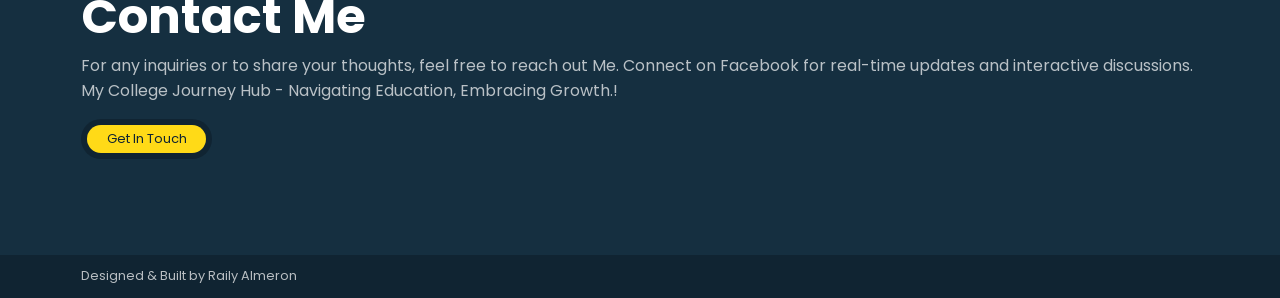
==== commit 4964faee: "Update index.html" ====
--- a/index.html
+++ b/index.html
@@ -5,7 +5,6 @@
     <meta charset="UTF-8" />
     <meta http-equiv="X-UA-Compatible" content="IE=edge" />
     <meta name="viewport" content="width=device-width, initial-scale=1.0" />
-    <link rel="stylesheet" href="https://cdnjs.cloudflare.com/ajax/libs/font-awesome/6.5.0/css/all.min.css">
     <link rel="stylesheet" href="style.css" />
     <title>Raily Almeron</title>
 
@@ -506,17 +505,9 @@
             </section>
         </div>
     </div>
-<footer>
-    <div class="social-icons">
-      <a href="https://github.com/raihyaaaa     "><i class="fa-brands fa-github"></i></a>
-      <a href="https://www.instagram.com/raihyaaa_/"><i class="fa-brands fa-instagram"></i></a>
-      <a href="facebook.com/fvckfb2022"><i class="fa-brands fa-facebook-f"></i></a>
-      <a href="https://www.tiktok.com/@raihyaaa_"><i class="fa-brands fa-tiktok"></i>
-    </div>  
-    <div class="copyright">
-      Copyright © 2025 Raily Almeron. All rights reserved.
-    </div>
-  </footer>
+    <footer class="main-container">
+        <p>Designed & Built by Raily Almeron</p>
+    </footer>
     <script src="script.js"></script>
 </body>
 
--- a/style.css
+++ b/style.css
@@ -1,5 +1,4 @@
 @import url("https://fonts.googleapis.com/css2?family=Poppins:wght@100;400;600;700&display=swap");
-
 :root {
   --bg-clr: #102432;
   --bg-light-color: #152f40;
@@ -21,20 +20,17 @@
   font-weight: 400;
   font-family: Poppins;
 }
-
 *,
 *::after,
 *::before {
   box-sizing: border-box;
 }
-
 a,
 a:focus,
 a:target {
   color: inherit;
   text-decoration: none;
 }
-
 ul,
 li {
   margin: 0;
@@ -102,7 +98,6 @@
   transition: all 0.35s ease-in-out;
   z-index: 100;
 }
-
 .site-nav li a {
   padding: 0.5em 0;
   display: block;
@@ -195,7 +190,6 @@
   font-weight: 700;
   margin-bottom: 1.5em;
 }
-
 .section-title::before {
   content: "/";
   color: var(--accent-clr);
@@ -294,7 +288,6 @@
   font-size: 1.5em;
   font-weight: 600;
 }
-
 .job-title span {
   color: var(--accent-clr);
 }
@@ -377,38 +370,8 @@
   background: var(--bg-clr);
 }
 
-footer {
-  background: #0d1d28;
-  text-align: center;
-  padding: 30px 20px;
-}
-
-.social-icons {
-  margin-bottom: 20px;
-}
-
-.social-icons a {
-  display: inline-flex;
-  align-items: center;
-  justify-content: center;
-  width: 50px;
-  height: 50px;
-  margin: 0 10px;
-  font-size: 24px;
-  color: white;
-  background: #111;
-  border-radius: 8px;
-  transition: 0.3s;
-}
-
-.social-icons a:hover {
-  background: #555;
-  transform: translateY(-3px);
-}
-
-.copyright {
-  font-size: 14px;
-  color: #ffffff;
+footer p {
+  font-size: 0.8em;
 }
 
 /* RESPONSIVE DESIGN */
@@ -423,11 +386,9 @@
   .work-section {
     grid-template-columns: 1fr 1fr 1fr;
   }
-
   .toggle {
     display: none;
   }
-
   nav {
     position: relative;
     background: unset;
@@ -449,7 +410,7 @@
     opacity: 1;
     color: yellow;
     cursor: help;
-
+    
   }
 
   .btn {
@@ -457,7 +418,6 @@
     border: 1px solid var(--accent-clr);
     border-radius: 5px;
   }
-
   .btn:hover {
     background: var(--accent-clr);
     color: var(--bg-clr);
@@ -489,7 +449,6 @@
   .hero-title {
     font-size: 5em;
   }
-
   .hero-subtitle {
     font-size: 3em;
   }
@@ -517,4 +476,4 @@
 /* javascript */
 .nav-open {
   right: 0;
-}+}
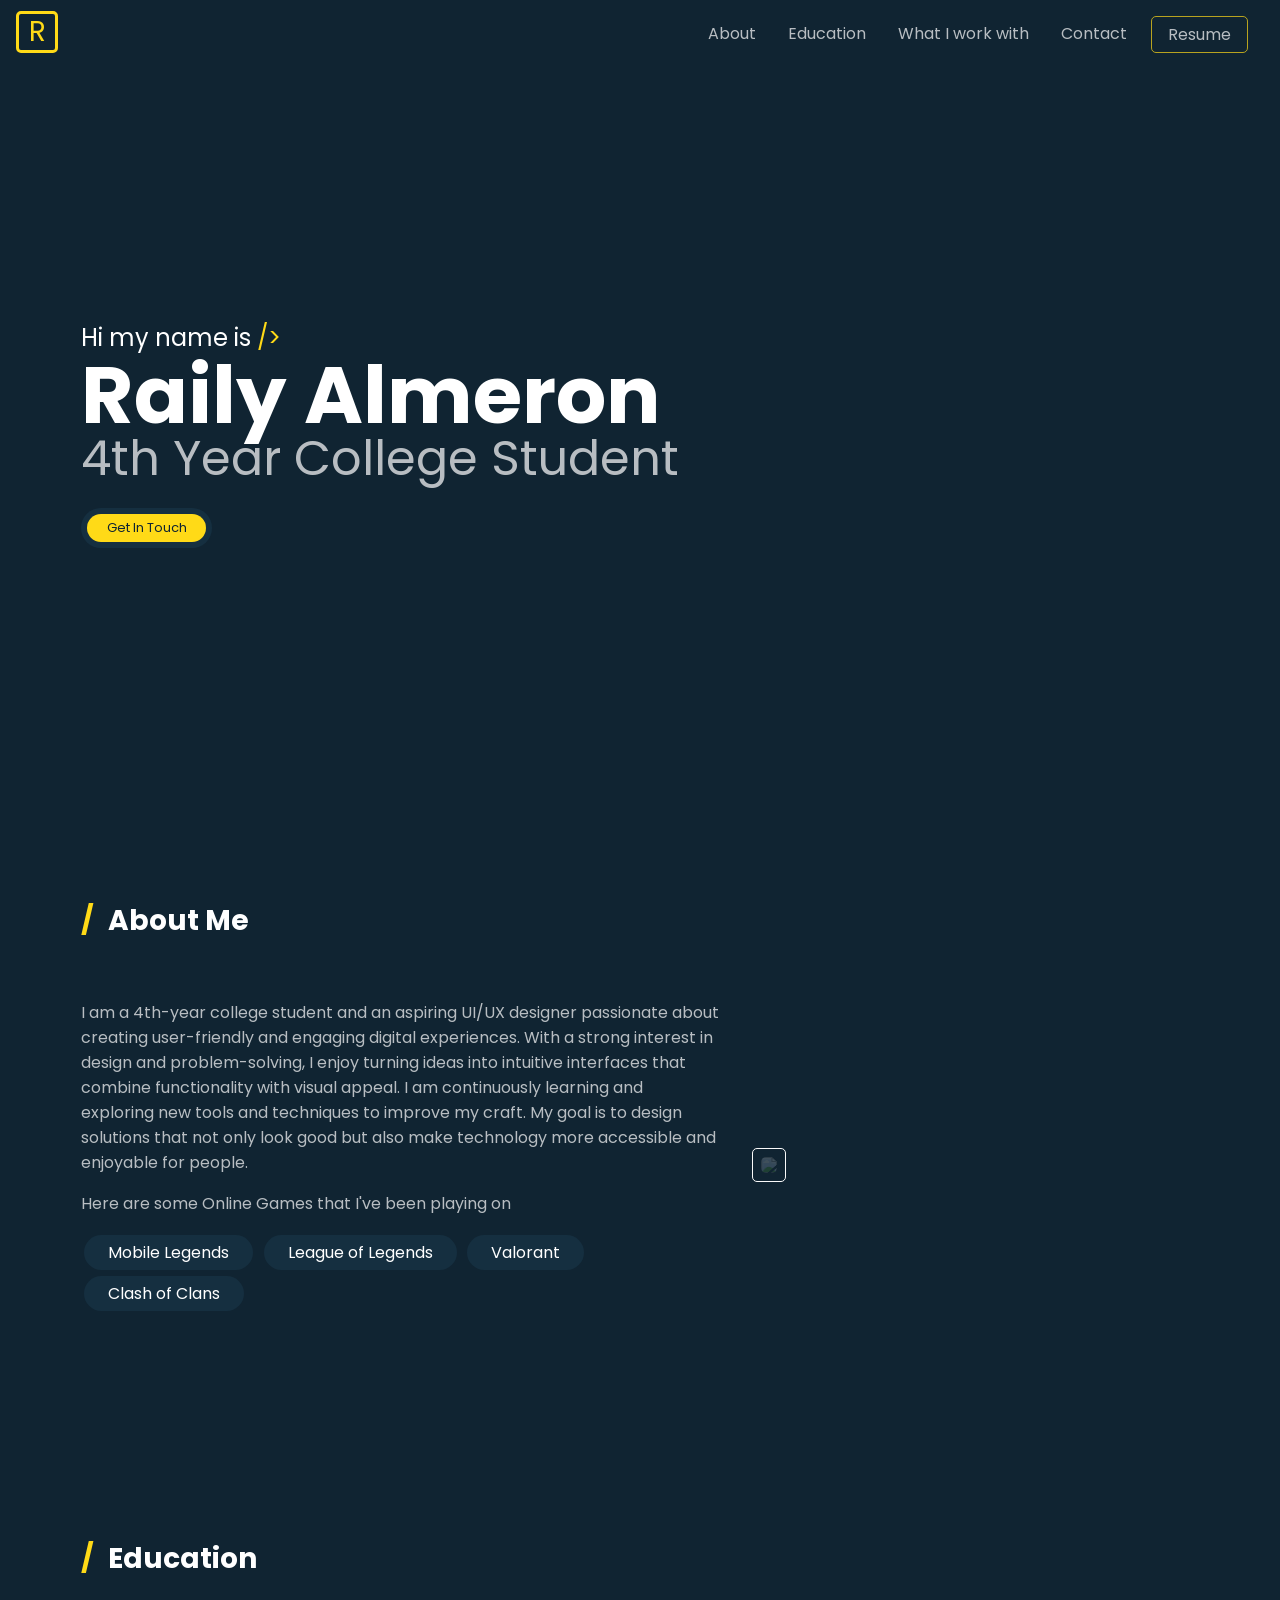
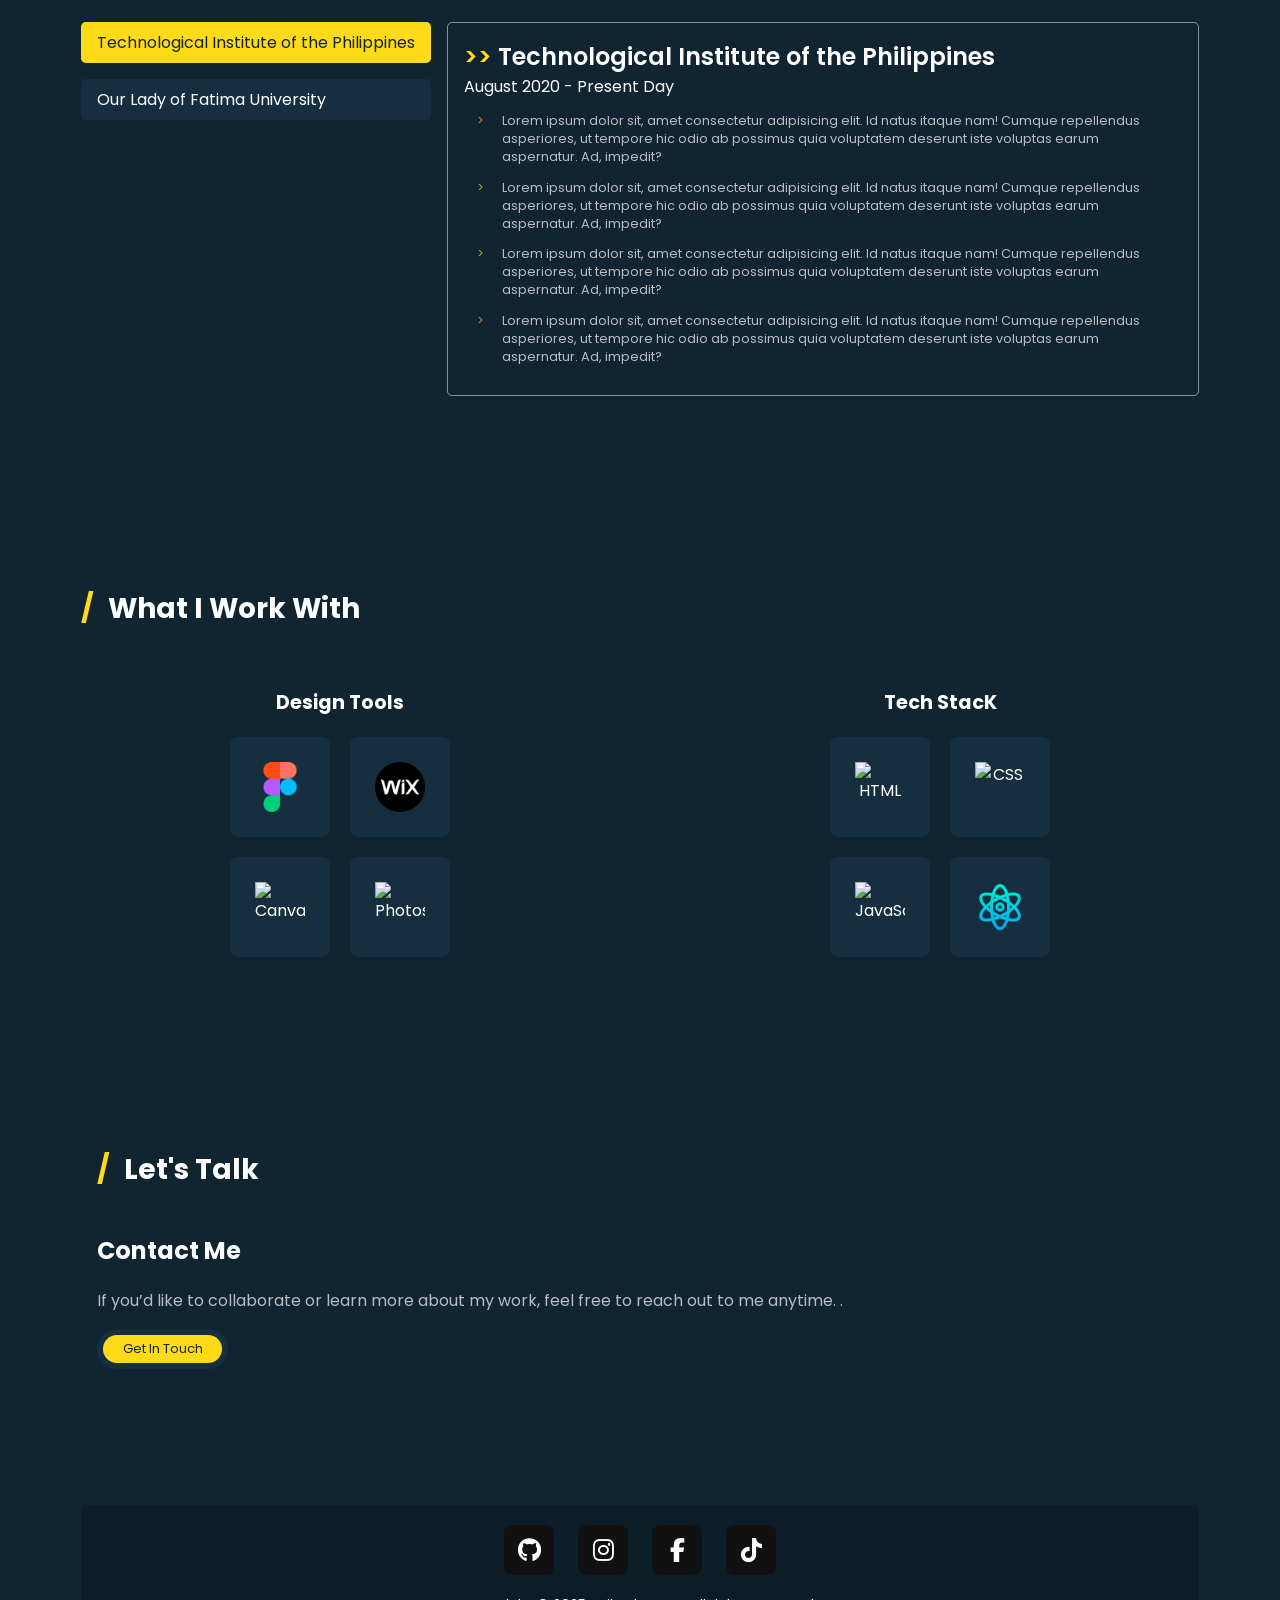
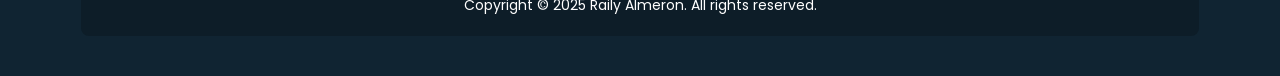
==== commit 1bb9a632: "Add files via upload" ====
--- a/index.html
+++ b/index.html
@@ -5,7 +5,10 @@
     <meta charset="UTF-8" />
     <meta http-equiv="X-UA-Compatible" content="IE=edge" />
     <meta name="viewport" content="width=device-width, initial-scale=1.0" />
+    <link rel="stylesheet" href="https://cdnjs.cloudflare.com/ajax/libs/font-awesome/6.5.0/css/all.min.css">
     <link rel="stylesheet" href="style.css" />
+    <link rel="stylesheet" href="https://unpkg.com/aos@2.3.1/dist/aos.css">
+
     <title>Raily Almeron</title>
 
 </head>
@@ -42,7 +45,7 @@
             <ul class="site-nav">
                 <li><a class="site-link" href="#about">About</a></li>
                 <li><a class="site-link" href="#experience">Education</a></li>
-                <li><a class="site-link" href="#mywork">My Hobbies</a></li>
+                <li><a class="site-link" href="#mywork">What I work with</a></li>
                 <li><a class="site-link" href="#contact">Contact</a></li>
                 <li><a class="site-link btn" href="#">Resume</a></li>
             </ul>
@@ -57,12 +60,7 @@
                     <span> </span> Hi my name is <span> /> </span>
                 </div>
                 <div class="hero-title">Raily Almeron</div>
-                <div class="hero-subtitle">4th Year College Student</div>
-                <p>
-                    I find myself in the vibrant phase of being a 4th year college student. As I navigate the corridors
-                    of academia, this juncture represents not only a chronological milestone but also a pivotal moment
-                    in my educational journey.
-                </p>
+                <div class="hero-subtitle">4th Year College Student</div><br>
                 <a href="#contact" class="custom-cta">
                     <svg version="1.1" id="Capa_1" xmlns="http://www.w3.org/2000/svg"
                         xmlns:xlink="http://www.w3.org/1999/xlink" x="0px" y="0px" viewBox="0 0 448.011 448.011"
@@ -87,20 +85,15 @@
             <div class="about-section">
                 <div class="about-content">
                     <p>
-                        Hello my name is Raily L. Almeron Jr. ll, I am a 4th Year College Student at
-                        Technological Institute of the Philippines. I enjoy playing Online Games.
-                        I have a genuine passion for creating things
-                        that live on the internet.
-                    </p>
-                    <p>
-                        My transition from web development to system administration has been driven by a desire to delve
-                        deeper into the intricacies of system architecture, performance optimization, and ensuring the
-                        robustness of IT environments. The challenges and complexities of system administration have
-                        become a new frontier for me to apply and expand my technical skills
+                        I am a 4th-year college student and an aspiring UI/UX designer passionate about creating
+                        user-friendly and engaging digital experiences. With a strong interest in design and
+                        problem-solving, I enjoy turning ideas into intuitive interfaces that combine functionality with
+                        visual appeal. I am continuously learning and exploring new tools and techniques to improve my
+                        craft. My goal is to design solutions that not only look good but also make technology more
+                        accessible and enjoyable for people.
                     </p>
                     <p>Here are some Online Games that I've been playing on</p>
                     <div class="technology-cards">
-                        <span>Wildrift</span>
                         <span>Mobile Legends</span>
                         <span>League of Legends</span>
                         <span>Valorant</span>
@@ -198,317 +191,105 @@
         </section>
 
         <section id="mywork">
-            <div class="section-title">My Hobbies</div>
-            <div class="work-section">
-                <div class="work-card">
-                    <div class="work-top">
-                        <svg class="folder" version="1.1" id="Capa_1" xmlns="http://www.w3.org/2000/svg"
-                            xmlns:xlink="http://www.w3.org/1999/xlink" x="0px" y="0px" viewBox="0 0 512.001 512.001"
-                            style="enable-background: new 0 0 512.001 512.001" xml:space="preserve">
+            <div class="section-title">What I Work With</div>
+
+            <div class="tools-container">
+
+                <!-- Left Column (Design Tools) -->
+                <div class="tools-column">
+                    <h2 class="tools-title">Design Tools</h2>
+                    <div class="tools-grid">
+                        <!-- Figma -->
+                        <div class="work-card">
+                            <img src="figma.png" alt="Figma" class="tool-icon">
+                        </div>
+                        <!-- Wix -->
+                        <div class="work-card">
+                            <img src="wix.png" alt="Wix" class="tool-icon">
+                        </div>
+                        <!-- Canva -->
+                        <div class="work-card">
+                            <img src="https://1000logos.net/wp-content/uploads/2023/02/Canva-logo.png" alt="Canva"
+                                class="tool-icon">
+                        </div>
+                        <!-- Photoshop -->
+                        <div class="work-card">
+                            <img src="https://cdn.worldvectorlogo.com/logos/adobe-photoshop-2.svg" alt="Photoshop"
+                                class="tool-icon">
+                        </div>
+                    </div>
+                </div>
+
+                <!-- Divider -->
+                <div class="divider"></div>
+
+                <!-- Right Column (Tech Stack) -->
+                <div class="tools-column">
+                    <h2 class="tools-title">Tech StacK</h2>
+                    <div class="tools-grid">
+                        <!-- HTML -->
+                        <div class="work-card">
+                            <img src="https://cdn.worldvectorlogo.com/logos/html-1.svg" alt="HTML" class="tool-icon">
+                        </div>
+                        <!-- CSS -->
+                        <div class="work-card">
+                            <img src="https://cdn.worldvectorlogo.com/logos/css-3.svg" alt="CSS" class="tool-icon">
+                        </div>
+                        <!-- JavaScript -->
+                        <div class="work-card">
+                            <img src="https://cdn.worldvectorlogo.com/logos/javascript-1.svg" alt="JavaScript"
+                                class="tool-icon">
+                        </div>
+                        <!-- React -->
+                        <div class="work-card">
+                            <img src="reactjs.png" alt="React JS" class="tool-icon">
+                        </div>
+                    </div>
+                </div>
+            </div>
+        </section>
+        <!-- End Main Container  -->
+        <div class="contact-section" id="contact">
+            <div class="main-container">
+                <section>
+                    <div class="section-title">Let's Talk</div>
+                    <h1>Contact Me</h1>
+                    <p>
+                        If you’d like to collaborate or learn more about my work, feel free to reach out to me anytime.
+                        <a href="https://www.facebook.com/fvckfb2022"></a>.
+                    </p>
+                    <a href="https://www.facebook.com/fvckfb2022/" class="custom-cta dark">
+                        <svg version="1.1" id="Capa_1" xmlns="http://www.w3.org/2000/svg"
+                            xmlns:xlink="http://www.w3.org/1999/xlink" x="0px" y="0px" viewBox="0 0 448.011 448.011"
+                            style="enable-background: new 0 0 448.011 448.011" xml:space="preserve">
                             <g>
                                 <g>
-                                    <path d="M448.916,118.259h-162.05c-6.578,0-13.003-2.701-17.44-7.292l-50.563-53.264c-12.154-12.115-28.783-18.443-45.625-18.346
-			H63.084C28.301,39.356,0,67.657,0,102.439v307.123c0,34.783,28.301,63.084,63.084,63.084h386.064h0.058
-			c34.764-0.154,62.949-28.59,62.794-63.277V181.342C512,146.559,483.699,118.259,448.916,118.259z M473.417,409.447
-			c0.058,13.504-10.88,24.558-24.307,24.616H63.084c-13.504,0-24.5-10.996-24.5-24.5V102.439c0-13.504,10.996-24.5,24.5-24.52
-			H173.74c0.212,0,0.424,0,0.637,0c6.443,0,12.694,2.566,16.899,6.733l50.293,53.013c11.806,12.192,28.32,19.176,45.297,19.176
-			h162.05c13.504,0,24.5,10.996,24.5,24.5V409.447z" />
+                                    <path d="M438.731,209.463l-416-192c-6.624-3.008-14.528-1.216-19.136,4.48c-4.64,5.696-4.8,13.792-0.384,19.648l136.8,182.4
+			l-136.8,182.4c-4.416,5.856-4.256,13.984,0.352,19.648c3.104,3.872,7.744,5.952,12.448,5.952c2.272,0,4.544-0.48,6.688-1.472
+			l416-192c5.696-2.624,9.312-8.288,9.312-14.528S444.395,212.087,438.731,209.463z" />
                                 </g>
                             </g>
                         </svg>
 
-                        <span>
-                            <!-- Project Link/Proto -->
-                            <a href="#">
-                                <svg version="1.1" id="Capa_1" xmlns="http://www.w3.org/2000/svg"
-                                    xmlns:xlink="http://www.w3.org/1999/xlink" x="0px" y="0px"
-                                    viewBox="0 0 283.178 283.178" style="enable-background: new 0 0 283.178 283.178"
-                                    xml:space="preserve">
-                                    <g>
-                                        <path d="M254.812,140.713h-20c-4.142,0-7.5,3.358-7.5,7.5v91.186c0,4.84-3.939,8.778-8.779,8.778H43.776
-		c-4.839,0-8.775-3.938-8.775-8.778V64.645c0-4.841,3.936-8.78,8.775-8.78h95.855c4.142,0,7.5-3.358,7.5-7.5v-20
-		c0-4.142-3.358-7.5-7.5-7.5H43.776c-24.138,0-43.775,19.64-43.775,43.78v174.755c0,24.14,19.638,43.778,43.775,43.778h174.756
-		c24.14,0,43.779-19.639,43.779-43.778v-91.186C262.312,144.071,258.954,140.713,254.812,140.713z" />
-                                        <path d="M275.677,0h-79.553c-4.142,0-7.5,3.358-7.5,7.5v20c0,4.142,3.358,7.5,7.5,7.5h27.304
-		L120.683,137.743c-2.929,2.929-2.929,7.677,0,10.607l14.142,14.143c1.407,1.407,3.314,2.197,5.304,2.197
-		c1.989,0,3.897-0.79,5.303-2.197L248.177,59.748v27.303c0,4.142,3.358,7.5,7.5,7.5h20c4.142,0,7.5-3.358,7.5-7.5V7.5
-		C283.177,3.358,279.819,0,275.677,0z" />
-                                    </g>
-                                </svg>
-                            </a>
-                        </span>
-                    </div>
-                    <div class="work-title">
-                        Table Tennis 🏓
-                    </div>
-                    <p>
-                        The swift back-and-forth exchanges on a table tennis table never fail to get my adrenaline
-                        pumping. It's a sport that combines strategy, agility, and quick reflexes, making each match a
-                        dynamic challenge.
-                    </p>
-
-                </div>
-                <div class="work-card">
-                    <div class="work-top">
-                        <svg class="folder" version="1.1" id="Capa_1" xmlns="http://www.w3.org/2000/svg"
-                            xmlns:xlink="http://www.w3.org/1999/xlink" x="0px" y="0px" viewBox="0 0 512.001 512.001"
-                            style="enable-background: new 0 0 512.001 512.001" xml:space="preserve">
-                            <g>
-                                <g>
-                                    <path d="M448.916,118.259h-162.05c-6.578,0-13.003-2.701-17.44-7.292l-50.563-53.264c-12.154-12.115-28.783-18.443-45.625-18.346
-			H63.084C28.301,39.356,0,67.657,0,102.439v307.123c0,34.783,28.301,63.084,63.084,63.084h386.064h0.058
-			c34.764-0.154,62.949-28.59,62.794-63.277V181.342C512,146.559,483.699,118.259,448.916,118.259z M473.417,409.447
-			c0.058,13.504-10.88,24.558-24.307,24.616H63.084c-13.504,0-24.5-10.996-24.5-24.5V102.439c0-13.504,10.996-24.5,24.5-24.52
-			H173.74c0.212,0,0.424,0,0.637,0c6.443,0,12.694,2.566,16.899,6.733l50.293,53.013c11.806,12.192,28.32,19.176,45.297,19.176
-			h162.05c13.504,0,24.5,10.996,24.5,24.5V409.447z" />
-                                </g>
-                            </g>
-                        </svg>
-
-                        <span>
-                            <!-- Project Link/Proto -->
-                            <a href="#">
-                                <svg version="1.1" id="Capa_1" xmlns="http://www.w3.org/2000/svg"
-                                    xmlns:xlink="http://www.w3.org/1999/xlink" x="0px" y="0px"
-                                    viewBox="0 0 283.178 283.178" style="enable-background: new 0 0 283.178 283.178"
-                                    xml:space="preserve">
-                                    <g>
-                                        <path d="M254.812,140.713h-20c-4.142,0-7.5,3.358-7.5,7.5v91.186c0,4.84-3.939,8.778-8.779,8.778H43.776
-		c-4.839,0-8.775-3.938-8.775-8.778V64.645c0-4.841,3.936-8.78,8.775-8.78h95.855c4.142,0,7.5-3.358,7.5-7.5v-20
-		c0-4.142-3.358-7.5-7.5-7.5H43.776c-24.138,0-43.775,19.64-43.775,43.78v174.755c0,24.14,19.638,43.778,43.775,43.778h174.756
-		c24.14,0,43.779-19.639,43.779-43.778v-91.186C262.312,144.071,258.954,140.713,254.812,140.713z" />
-                                        <path d="M275.677,0h-79.553c-4.142,0-7.5,3.358-7.5,7.5v20c0,4.142,3.358,7.5,7.5,7.5h27.304
-		L120.683,137.743c-2.929,2.929-2.929,7.677,0,10.607l14.142,14.143c1.407,1.407,3.314,2.197,5.304,2.197
-		c1.989,0,3.897-0.79,5.303-2.197L248.177,59.748v27.303c0,4.142,3.358,7.5,7.5,7.5h20c4.142,0,7.5-3.358,7.5-7.5V7.5
-		C283.177,3.358,279.819,0,275.677,0z" />
-                                    </g>
-                                </svg>
-                            </a>
-                        </span>
-                    </div>
-                    <div class="work-title">
-                        Swimming 🏊
-                    </div>
-                    <p>
-                        Immersing myself in the cool embrace of water is not just a physical activity but a therapeutic
-                        experience. Swimming is my way of unwinding, staying active, and enjoying the serene rhythm of
-                        strokes.
-                    </p>
-
-                </div>
-                <div class="work-card">
-                    <div class="work-top">
-                        <svg class="folder" version="1.1" id="Capa_1" xmlns="http://www.w3.org/2000/svg"
-                            xmlns:xlink="http://www.w3.org/1999/xlink" x="0px" y="0px" viewBox="0 0 512.001 512.001"
-                            style="enable-background: new 0 0 512.001 512.001" xml:space="preserve">
-                            <g>
-                                <g>
-                                    <path d="M448.916,118.259h-162.05c-6.578,0-13.003-2.701-17.44-7.292l-50.563-53.264c-12.154-12.115-28.783-18.443-45.625-18.346
-			H63.084C28.301,39.356,0,67.657,0,102.439v307.123c0,34.783,28.301,63.084,63.084,63.084h386.064h0.058
-			c34.764-0.154,62.949-28.59,62.794-63.277V181.342C512,146.559,483.699,118.259,448.916,118.259z M473.417,409.447
-			c0.058,13.504-10.88,24.558-24.307,24.616H63.084c-13.504,0-24.5-10.996-24.5-24.5V102.439c0-13.504,10.996-24.5,24.5-24.52
-			H173.74c0.212,0,0.424,0,0.637,0c6.443,0,12.694,2.566,16.899,6.733l50.293,53.013c11.806,12.192,28.32,19.176,45.297,19.176
-			h162.05c13.504,0,24.5,10.996,24.5,24.5V409.447z" />
-                                </g>
-                            </g>
-                        </svg>
-
-                        <span>
-                            <!-- Project Link/Proto -->
-                            <a href="#">
-                                <svg version="1.1" id="Capa_1" xmlns="http://www.w3.org/2000/svg"
-                                    xmlns:xlink="http://www.w3.org/1999/xlink" x="0px" y="0px"
-                                    viewBox="0 0 283.178 283.178" style="enable-background: new 0 0 283.178 283.178"
-                                    xml:space="preserve">
-                                    <g>
-                                        <path d="M254.812,140.713h-20c-4.142,0-7.5,3.358-7.5,7.5v91.186c0,4.84-3.939,8.778-8.779,8.778H43.776
-		c-4.839,0-8.775-3.938-8.775-8.778V64.645c0-4.841,3.936-8.78,8.775-8.78h95.855c4.142,0,7.5-3.358,7.5-7.5v-20
-		c0-4.142-3.358-7.5-7.5-7.5H43.776c-24.138,0-43.775,19.64-43.775,43.78v174.755c0,24.14,19.638,43.778,43.775,43.778h174.756
-		c24.14,0,43.779-19.639,43.779-43.778v-91.186C262.312,144.071,258.954,140.713,254.812,140.713z" />
-                                        <path d="M275.677,0h-79.553c-4.142,0-7.5,3.358-7.5,7.5v20c0,4.142,3.358,7.5,7.5,7.5h27.304
-		L120.683,137.743c-2.929,2.929-2.929,7.677,0,10.607l14.142,14.143c1.407,1.407,3.314,2.197,5.304,2.197
-		c1.989,0,3.897-0.79,5.303-2.197L248.177,59.748v27.303c0,4.142,3.358,7.5,7.5,7.5h20c4.142,0,7.5-3.358,7.5-7.5V7.5
-		C283.177,3.358,279.819,0,275.677,0z" />
-                                    </g>
-                                </svg>
-                            </a>
-                        </span>
-                    </div>
-                    <div class="work-title">
-                        Online Games 🎮
-                    </div>
-                    <p>
-                        Diving into the virtual realms of online gaming is my go-to escape. Whether conquering virtual
-                        worlds or collaborating with friends in multiplayer adventures, it's where I find both challenge
-                        and camaraderie..
-                    </p>
-
-                </div>
-                <div class="work-card">
-                    <div class="work-top">
-                        <svg class="folder" version="1.1" id="Capa_1" xmlns="http://www.w3.org/2000/svg"
-                            xmlns:xlink="http://www.w3.org/1999/xlink" x="0px" y="0px" viewBox="0 0 512.001 512.001"
-                            style="enable-background: new 0 0 512.001 512.001" xml:space="preserve">
-                            <g>
-                                <g>
-                                    <path d="M448.916,118.259h-162.05c-6.578,0-13.003-2.701-17.44-7.292l-50.563-53.264c-12.154-12.115-28.783-18.443-45.625-18.346
-			H63.084C28.301,39.356,0,67.657,0,102.439v307.123c0,34.783,28.301,63.084,63.084,63.084h386.064h0.058
-			c34.764-0.154,62.949-28.59,62.794-63.277V181.342C512,146.559,483.699,118.259,448.916,118.259z M473.417,409.447
-			c0.058,13.504-10.88,24.558-24.307,24.616H63.084c-13.504,0-24.5-10.996-24.5-24.5V102.439c0-13.504,10.996-24.5,24.5-24.52
-			H173.74c0.212,0,0.424,0,0.637,0c6.443,0,12.694,2.566,16.899,6.733l50.293,53.013c11.806,12.192,28.32,19.176,45.297,19.176
-			h162.05c13.504,0,24.5,10.996,24.5,24.5V409.447z" />
-                                </g>
-                            </g>
-                        </svg>
-
-                        <span>
-                            <!-- Project Link/Proto -->
-                            <a href="#">
-                                <svg version="1.1" id="Capa_1" xmlns="http://www.w3.org/2000/svg"
-                                    xmlns:xlink="http://www.w3.org/1999/xlink" x="0px" y="0px"
-                                    viewBox="0 0 283.178 283.178" style="enable-background: new 0 0 283.178 283.178"
-                                    xml:space="preserve">
-                                    <g>
-                                        <path d="M254.812,140.713h-20c-4.142,0-7.5,3.358-7.5,7.5v91.186c0,4.84-3.939,8.778-8.779,8.778H43.776
-		c-4.839,0-8.775-3.938-8.775-8.778V64.645c0-4.841,3.936-8.78,8.775-8.78h95.855c4.142,0,7.5-3.358,7.5-7.5v-20
-		c0-4.142-3.358-7.5-7.5-7.5H43.776c-24.138,0-43.775,19.64-43.775,43.78v174.755c0,24.14,19.638,43.778,43.775,43.778h174.756
-		c24.14,0,43.779-19.639,43.779-43.778v-91.186C262.312,144.071,258.954,140.713,254.812,140.713z" />
-                                        <path d="M275.677,0h-79.553c-4.142,0-7.5,3.358-7.5,7.5v20c0,4.142,3.358,7.5,7.5,7.5h27.304
-		L120.683,137.743c-2.929,2.929-2.929,7.677,0,10.607l14.142,14.143c1.407,1.407,3.314,2.197,5.304,2.197
-		c1.989,0,3.897-0.79,5.303-2.197L248.177,59.748v27.303c0,4.142,3.358,7.5,7.5,7.5h20c4.142,0,7.5-3.358,7.5-7.5V7.5
-		C283.177,3.358,279.819,0,275.677,0z" />
-                                    </g>
-                                </svg>
-                            </a>
-                        </span>
-                    </div>
-                    <div class="work-title">
-                        Basketball 🏀
-                    </div>
-                    <p>
-                        Beyond being a sport, basketball is a passion that fosters teamwork, strategy, and athleticism.
-                        Whether shooting hoops solo or engaging in a friendly game with friends, it's a dynamic way to
-                        stay fit and have fun.
-                    </p>
-
-                </div>
-                <div class="work-card">
-                    <div class="work-top">
-                        <svg class="folder" version="1.1" id="Capa_1" xmlns="http://www.w3.org/2000/svg"
-                            xmlns:xlink="http://www.w3.org/1999/xlink" x="0px" y="0px" viewBox="0 0 512.001 512.001"
-                            style="enable-background: new 0 0 512.001 512.001" xml:space="preserve">
-                            <g>
-                                <g>
-                                    <path d="M448.916,118.259h-162.05c-6.578,0-13.003-2.701-17.44-7.292l-50.563-53.264c-12.154-12.115-28.783-18.443-45.625-18.346
-			H63.084C28.301,39.356,0,67.657,0,102.439v307.123c0,34.783,28.301,63.084,63.084,63.084h386.064h0.058
-			c34.764-0.154,62.949-28.59,62.794-63.277V181.342C512,146.559,483.699,118.259,448.916,118.259z M473.417,409.447
-			c0.058,13.504-10.88,24.558-24.307,24.616H63.084c-13.504,0-24.5-10.996-24.5-24.5V102.439c0-13.504,10.996-24.5,24.5-24.52
-			H173.74c0.212,0,0.424,0,0.637,0c6.443,0,12.694,2.566,16.899,6.733l50.293,53.013c11.806,12.192,28.32,19.176,45.297,19.176
-			h162.05c13.504,0,24.5,10.996,24.5,24.5V409.447z" />
-                                </g>
-                            </g>
-                        </svg>
-
-                        <span>
-                            <!-- Project Link/Proto -->
-                            <a href="#">
-                                <svg version="1.1" id="Capa_1" xmlns="http://www.w3.org/2000/svg"
-                                    xmlns:xlink="http://www.w3.org/1999/xlink" x="0px" y="0px"
-                                    viewBox="0 0 283.178 283.178" style="enable-background: new 0 0 283.178 283.178"
-                                    xml:space="preserve">
-                                    <g>
-                                        <path d="M254.812,140.713h-20c-4.142,0-7.5,3.358-7.5,7.5v91.186c0,4.84-3.939,8.778-8.779,8.778H43.776
-		c-4.839,0-8.775-3.938-8.775-8.778V64.645c0-4.841,3.936-8.78,8.775-8.78h95.855c4.142,0,7.5-3.358,7.5-7.5v-20
-		c0-4.142-3.358-7.5-7.5-7.5H43.776c-24.138,0-43.775,19.64-43.775,43.78v174.755c0,24.14,19.638,43.778,43.775,43.778h174.756
-		c24.14,0,43.779-19.639,43.779-43.778v-91.186C262.312,144.071,258.954,140.713,254.812,140.713z" />
-                                        <path d="M275.677,0h-79.553c-4.142,0-7.5,3.358-7.5,7.5v20c0,4.142,3.358,7.5,7.5,7.5h27.304
-		L120.683,137.743c-2.929,2.929-2.929,7.677,0,10.607l14.142,14.143c1.407,1.407,3.314,2.197,5.304,2.197
-		c1.989,0,3.897-0.79,5.303-2.197L248.177,59.748v27.303c0,4.142,3.358,7.5,7.5,7.5h20c4.142,0,7.5-3.358,7.5-7.5V7.5
-		C283.177,3.358,279.819,0,275.677,0z" />
-                                    </g>
-                                </svg>
-                            </a>
-                        </span>
-                    </div>
-                    <div class="work-title">
-                        Watching Movies 🎬
-                    </div>
-                    <p>
-                        From gripping dramas to laugh-out-loud comedies, I'm a cinephile at heart. Movies offer a
-                        cinematic journey, providing a break from reality and a chance to explore diverse narratives and
-                        genres.
-                    </p>
-                </div>
-                <div class="work-card">
-                    <div class="work-top">
-                        <svg class="folder" version="1.1" id="Capa_1" xmlns="http://www.w3.org/2000/svg"
-                            xmlns:xlink="http://www.w3.org/1999/xlink" x="0px" y="0px" viewBox="0 0 512.001 512.001"
-                            style="enable-background: new 0 0 512.001 512.001" xml:space="preserve">
-                            <g>
-                                <g>
-                                    <path d="M448.916,118.259h-162.05c-6.578,0-13.003-2.701-17.44-7.292l-50.563-53.264c-12.154-12.115-28.783-18.443-45.625-18.346
-			H63.084C28.301,39.356,0,67.657,0,102.439v307.123c0,34.783,28.301,63.084,63.084,63.084h386.064h0.058
-			c34.764-0.154,62.949-28.59,62.794-63.277V181.342C512,146.559,483.699,118.259,448.916,118.259z M473.417,409.447
-			c0.058,13.504-10.88,24.558-24.307,24.616H63.084c-13.504,0-24.5-10.996-24.5-24.5V102.439c0-13.504,10.996-24.5,24.5-24.52
-			H173.74c0.212,0,0.424,0,0.637,0c6.443,0,12.694,2.566,16.899,6.733l50.293,53.013c11.806,12.192,28.32,19.176,45.297,19.176
-			h162.05c13.504,0,24.5,10.996,24.5,24.5V409.447z" />
-                                </g>
-                            </g>
-                        </svg>
-
-                        <span>
-                            <!-- Project Link/Proto -->
-
-                        </span>
-                    </div>
-                    <div class="work-title">
-                        Hiking 🏞️
-                    </div>
-                    <p>
-                        There's something magical about the great outdoors. Hiking allows me to connect with nature,
-                        breathe in the fresh air, and challenge myself physically. Each trail is a new story waiting to
-                        unfol
-                    </p>
-                </div>
-            </div>
-        </section>
+                        <span>Get In Touch</span>
+                    </a>
+                </section>
+            </div>
+        </div>
+<footer>
+  <div class="footer-container">
+    <div class="social-icons">
+      <a href="https://github.com/raihyaaaa"><i class="fa-brands fa-github"></i></a>
+      <a href="https://www.instagram.com/raihyaaa_/"><i class="fa-brands fa-instagram"></i></a>
+      <a href="https://facebook.com/fvckfb2022"><i class="fa-brands fa-facebook-f"></i></a>
+      <a href="https://www.tiktok.com/@raihyaaa_"><i class="fa-brands fa-tiktok"></i></a>
     </div>
-    <!-- End Main Container  -->
-    <div class="contact-section" id="contact">
-        <div class="main-container">
-            <section>
-                <div class="section-title">Let's Talk</div>
-                <h1>Contact Me</h1>
-                <p>
-                    For any inquiries or to share your thoughts, feel free to reach out
-                    <a href="https://www.facebook.com/fvckfb2022">Me</a>. Connect on Facebook for real-time updates and
-                    interactive
-                    discussions.
-
-                    My College Journey Hub - Navigating Education, Embracing Growth.!
-                </p>
-                <a href="https://www.facebook.com/fvckfb2022/" class="custom-cta dark">
-                    <svg version="1.1" id="Capa_1" xmlns="http://www.w3.org/2000/svg"
-                        xmlns:xlink="http://www.w3.org/1999/xlink" x="0px" y="0px" viewBox="0 0 448.011 448.011"
-                        style="enable-background: new 0 0 448.011 448.011" xml:space="preserve">
-                        <g>
-                            <g>
-                                <path d="M438.731,209.463l-416-192c-6.624-3.008-14.528-1.216-19.136,4.48c-4.64,5.696-4.8,13.792-0.384,19.648l136.8,182.4
-			l-136.8,182.4c-4.416,5.856-4.256,13.984,0.352,19.648c3.104,3.872,7.744,5.952,12.448,5.952c2.272,0,4.544-0.48,6.688-1.472
-			l416-192c5.696-2.624,9.312-8.288,9.312-14.528S444.395,212.087,438.731,209.463z" />
-                            </g>
-                        </g>
-                    </svg>
-
-                    <span>Get In Touch</span>
-                </a>
-            </section>
-        </div>
+    <div class="copyright">
+      Copyright © 2025 Raily Almeron. All rights reserved.
     </div>
-    <footer class="main-container">
-        <p>Designed & Built by Raily Almeron</p>
-    </footer>
-    <script src="script.js"></script>
+  </div>
+</footer>
+        <script src="script.js"></script>
 </body>
 
-</html>
+</html>
--- a/style.css
+++ b/style.css
@@ -1,4 +1,5 @@
 @import url("https://fonts.googleapis.com/css2?family=Poppins:wght@100;400;600;700&display=swap");
+
 :root {
   --bg-clr: #102432;
   --bg-light-color: #152f40;
@@ -20,17 +21,20 @@
   font-weight: 400;
   font-family: Poppins;
 }
+
 *,
 *::after,
 *::before {
   box-sizing: border-box;
 }
+
 a,
 a:focus,
 a:target {
   color: inherit;
   text-decoration: none;
 }
+
 ul,
 li {
   margin: 0;
@@ -98,6 +102,7 @@
   transition: all 0.35s ease-in-out;
   z-index: 100;
 }
+
 .site-nav li a {
   padding: 0.5em 0;
   display: block;
@@ -190,6 +195,7 @@
   font-weight: 700;
   margin-bottom: 1.5em;
 }
+
 .section-title::before {
   content: "/";
   color: var(--accent-clr);
@@ -288,6 +294,7 @@
   font-size: 1.5em;
   font-weight: 600;
 }
+
 .job-title span {
   color: var(--accent-clr);
 }
@@ -308,70 +315,169 @@
   color: var(--accent-clr);
 }
 
-.work-section {
+offer-section {
+      max-width: 1100px;
+      margin: 80px auto;
+      padding: 20px;
+    }
+
+    .offer-header {
+      display: flex;
+      flex-wrap: wrap;
+      align-items: center;
+      justify-content: space-between;
+      border-bottom: 1px solid #444;
+      padding-bottom: 30px;
+      margin-bottom: 40px;
+    }
+
+    .offer-header h2 {
+      font-size: 2rem;
+      margin: 0;
+      font-weight: 400;
+      color: #ccc;
+    }
+
+    .offer-header h2 span {
+      display: block;
+      font-size: 2.5rem;
+      font-weight: 700;
+      color: #ff3c64; /* fresh eyes color */
+    }
+
+    .offer-header p {
+      max-width: 500px;
+      font-size: 0.95rem;
+      line-height: 1.6;
+      color: #aaa;
+    }
+
+    .offer-boxes {
+      display: grid;
+      grid-template-columns: repeat(auto-fit, minmax(300px, 1fr));
+      gap: 30px;
+    }
+
+    .offer-box {
+      border: 1px solid #444;
+      padding: 30px;
+      border-radius: 6px;
+      background: #222;
+      transition: transform 0.3s ease, border-color 0.3s ease;
+    }
+
+    .offer-box:hover {
+      transform: translateY(-5px);
+      border-color: #ff3c64;
+    }
+
+    .offer-box i {
+      font-size: 2.5rem;
+      margin-bottom: 20px;
+      color: #ff3c64;
+    }
+
+    .offer-box h3 {
+      margin: 0 0 10px;
+      font-size: 1.3rem;
+      color: #fff;
+    }
+
+    .offer-box p {
+      font-size: 0.95rem;
+      color: #aaa;
+      line-height: 1.5;
+    }
+    
+.tools-container {
+  display: flex;
+  justify-content: center;
+  align-items: flex-start;
+  gap: 40px; /* space between divider and columns */
+  margin-top: 20px;
+}
+
+.tools-column {
+  flex: 1;
+  text-align: center;
+}
+
+.tools-title {
+  font-size: 1.2em;
+  font-weight: bold;
+  margin-bottom: 20px;
+  color: #fff;
+}
+
+.tools-grid {
   display: grid;
-  grid-template-columns: 100%;
-  gap: 10px;
+  grid-template-columns: repeat(2, 0fr); /* 4 cards in a row */
+  gap: 20px; /* controls spacing between cards */
+  justify-content: center; /* keeps cards centered */
+  max-width: 900px; /* keeps grid from spreading too wide */
+  margin: 0 auto; /* centers the grid */
 }
 
 .work-card {
   background: var(--bg-light-color);
-  padding: 1em;
-  border-radius: 5px;
-}
-
-.work-top {
-  display: flex;
-  justify-content: space-between;
-  margin-bottom: 1em;
-}
-
-.folder {
-  fill: var(--accent-clr);
-  height: 2em;
-  width: 2em;
-}
-
-.work-top span svg {
-  fill: var(--text-clr);
-  height: 1em;
-  width: 1em;
-}
-
-.work-title {
-  font-size: 1.5em;
-  line-height: 1.2;
-}
-
-.work-title p {
-  font-size: 0.8em;
-}
-
-.work-technologies span {
-  padding: 0 0.5em;
-  font-weight: 400;
-}
-
-.contact-section {
-  background: var(--bg-light-color);
-}
-
-.contact-section h1 {
-  font-size: 3em;
-  margin: 0;
-  padding: 0;
-}
-
-.contact-section p {
-  margin-top: 0;
-}
-
-.custom-cta.dark {
-  background: var(--bg-clr);
-}
-
-footer p {
-  font-size: 0.8em;
+  border-radius: 8px;
+  display: flex;
+  align-items: center;
+  justify-content: center;
+  width: 100px;
+  height: 100px;
+}
+
+.tool-icon {
+  width: 50px;
+  height: 50px;
+  object-fit: contain;
+}
+
+.divider {
+  width: 2px;
+  background: rgba(255, 255, 255, 0.2); /* subtle divider */
+}
+
+
+
+
+footer {
+  background: #0d1d28;
+  text-align: center;
+  max-width: 100%;  /* adjust as needed */
+  margin: 40px auto; /* centers footer block */
+  padding: 20px;
+  border-radius: 8px; /* optional for style */
+  color: #fff;
+}
+
+.social-icons {
+  margin-bottom: 20px;
+}
+
+.social-icons a {
+  display: inline-flex;
+  align-items: center;
+  justify-content: center;
+  width: 50px;
+  height: 50px;
+  margin: 0 10px;
+  font-size: 24px;
+  color: white;
+  background: #111;
+  border-radius: 8px;
+  transition: 0.3s;
+}
+
+.social-icons a:hover {
+  background: #555;
+  transform: translateY(-3px);
+}
+
+.copyright {
+  font-size: 14px;
+  color: #ffffff;
 }
 
 /* RESPONSIVE DESIGN */
@@ -386,9 +492,11 @@
   .work-section {
     grid-template-columns: 1fr 1fr 1fr;
   }
+
   .toggle {
     display: none;
   }
+
   nav {
     position: relative;
     background: unset;
@@ -410,7 +518,7 @@
     opacity: 1;
     color: yellow;
     cursor: help;
-    
+
   }
 
   .btn {
@@ -418,6 +526,7 @@
     border: 1px solid var(--accent-clr);
     border-radius: 5px;
   }
+
   .btn:hover {
     background: var(--accent-clr);
     color: var(--bg-clr);
@@ -449,6 +558,7 @@
   .hero-title {
     font-size: 5em;
   }
+
   .hero-subtitle {
     font-size: 3em;
   }
@@ -476,4 +586,4 @@
 /* javascript */
 .nav-open {
   right: 0;
-}
+}
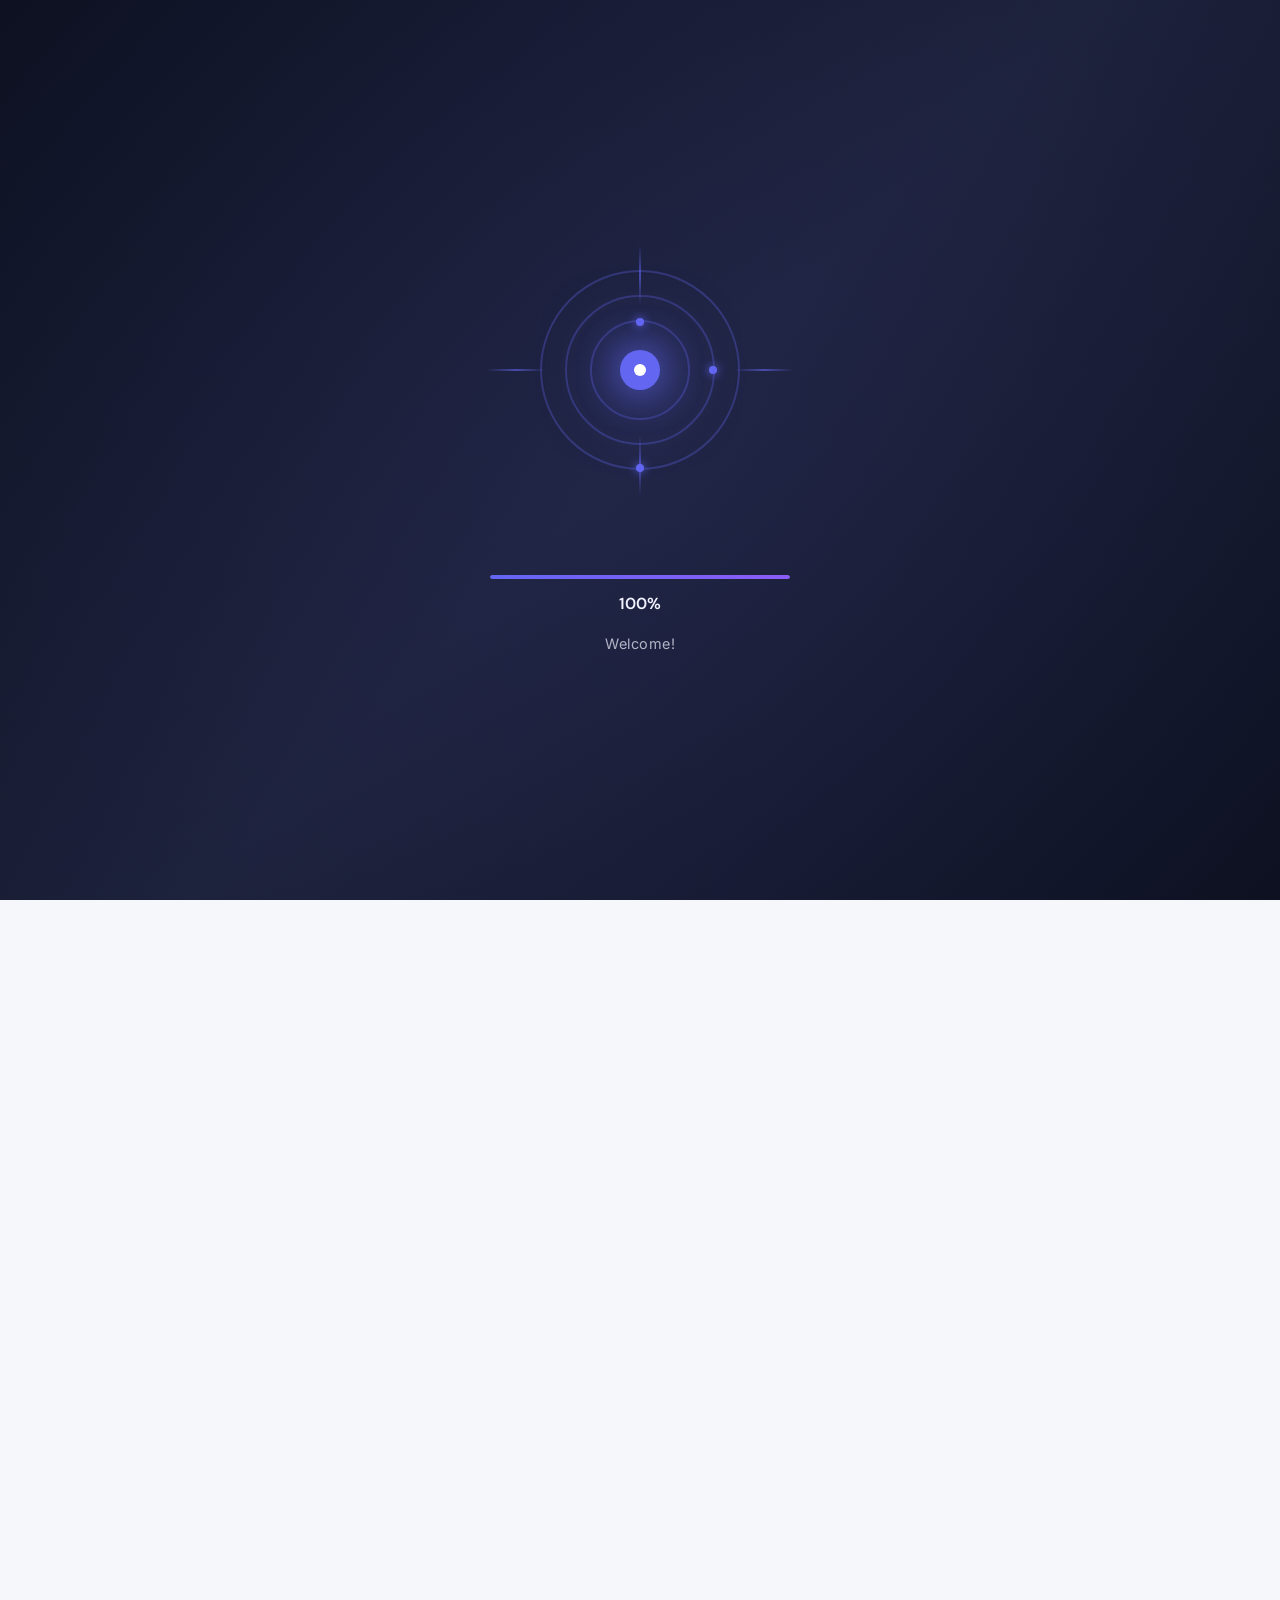
==== commit a7591251: "Add files via upload" ====
--- a/index.html
+++ b/index.html
@@ -1,295 +1,808 @@
-<!DOCTYPE html>
-<html lang="en">
-
-<head>
-    <meta charset="UTF-8" />
-    <meta http-equiv="X-UA-Compatible" content="IE=edge" />
-    <meta name="viewport" content="width=device-width, initial-scale=1.0" />
-    <link rel="stylesheet" href="https://cdnjs.cloudflare.com/ajax/libs/font-awesome/6.5.0/css/all.min.css">
-    <link rel="stylesheet" href="style.css" />
-    <link rel="stylesheet" href="https://unpkg.com/aos@2.3.1/dist/aos.css">
-
-    <title>Raily Almeron</title>
-
-</head>
-
-<body>
-    <header>
-        <a href="#" class="logo"> R </a>
-        <div class="toggle open">
-            <svg viewBox="0 -53 384 384" xmlns="http://www.w3.org/2000/svg">
-                <path
-                    d="m368 154.667969h-352c-8.832031 0-16-7.167969-16-16s7.167969-16 16-16h352c8.832031 0 16 7.167969 16 16s-7.167969 16-16 16zm0 0" />
-                <path
-                    d="m368 32h-352c-8.832031 0-16-7.167969-16-16s7.167969-16 16-16h352c8.832031 0 16 7.167969 16 16s-7.167969 16-16 16zm0 0" />
-                <path
-                    d="m368 277.332031h-352c-8.832031 0-16-7.167969-16-16s7.167969-16 16-16h352c8.832031 0 16 7.167969 16 16s-7.167969 16-16 16zm0 0" />
-            </svg>
-        </div>
-        <nav>
-            <div class="toggle cancel">
-                <svg version="1.1" id="Capa_1" xmlns="http://www.w3.org/2000/svg"
-                    xmlns:xlink="http://www.w3.org/1999/xlink" x="0px" y="0px" viewBox="0 0 512.001 512.001"
-                    style="enable-background: new 0 0 512.001 512.001" xml:space="preserve">
-                    <g>
-                        <g>
-                            <path d="M284.286,256.002L506.143,34.144c7.811-7.811,7.811-20.475,0-28.285c-7.811-7.81-20.475-7.811-28.285,0L256,227.717
-			L34.143,5.859c-7.811-7.811-20.475-7.811-28.285,0c-7.81,7.811-7.811,20.475,0,28.285l221.857,221.857L5.858,477.859
-			c-7.811,7.811-7.811,20.475,0,28.285c3.905,3.905,9.024,5.857,14.143,5.857c5.119,0,10.237-1.952,14.143-5.857L256,284.287
-			l221.857,221.857c3.905,3.905,9.024,5.857,14.143,5.857s10.237-1.952,14.143-5.857c7.811-7.811,7.811-20.475,0-28.285
-			L284.286,256.002z" />
-                        </g>
-                    </g>
-                </svg>
-            </div>
-            <ul class="site-nav">
-                <li><a class="site-link" href="#about">About</a></li>
-                <li><a class="site-link" href="#experience">Education</a></li>
-                <li><a class="site-link" href="#mywork">What I work with</a></li>
-                <li><a class="site-link" href="#contact">Contact</a></li>
-                <li><a class="site-link btn" href="#">Resume</a></li>
-            </ul>
-        </nav>
-    </header>
-    <!-- Start Main Container -->
-    <div class="main-container">
-        <!-- Hero Section -->
-        <div class="hero-section">
-            <div class="hero-container">
-                <div class="hero-top-section">
-                    <span> </span> Hi my name is <span> /> </span>
-                </div>
-                <div class="hero-title">Raily Almeron</div>
-                <div class="hero-subtitle">4th Year College Student</div><br>
-                <a href="#contact" class="custom-cta">
-                    <svg version="1.1" id="Capa_1" xmlns="http://www.w3.org/2000/svg"
-                        xmlns:xlink="http://www.w3.org/1999/xlink" x="0px" y="0px" viewBox="0 0 448.011 448.011"
-                        style="enable-background: new 0 0 448.011 448.011" xml:space="preserve">
-                        <g>
-                            <g>
-                                <path d="M438.731,209.463l-416-192c-6.624-3.008-14.528-1.216-19.136,4.48c-4.64,5.696-4.8,13.792-0.384,19.648l136.8,182.4
-			l-136.8,182.4c-4.416,5.856-4.256,13.984,0.352,19.648c3.104,3.872,7.744,5.952,12.448,5.952c2.272,0,4.544-0.48,6.688-1.472
-			l416-192c5.696-2.624,9.312-8.288,9.312-14.528S444.395,212.087,438.731,209.463z" />
-                            </g>
-                        </g>
-                    </svg>
-
-                    <span>Get In Touch</span>
-                </a>
-            </div>
-        </div>
-
-        <!-- About Section -->
-        <section id="about">
-            <div class="section-title">About Me</div>
-            <div class="about-section">
-                <div class="about-content">
-                    <p>
-                        I am a 4th-year college student and an aspiring UI/UX designer passionate about creating
-                        user-friendly and engaging digital experiences. With a strong interest in design and
-                        problem-solving, I enjoy turning ideas into intuitive interfaces that combine functionality with
-                        visual appeal. I am continuously learning and exploring new tools and techniques to improve my
-                        craft. My goal is to design solutions that not only look good but also make technology more
-                        accessible and enjoyable for people.
-                    </p>
-                    <p>Here are some Online Games that I've been playing on</p>
-                    <div class="technology-cards">
-                        <span>Mobile Legends</span>
-                        <span>League of Legends</span>
-                        <span>Valorant</span>
-                        <span>Clash of Clans</span>
-
-                    </div>
-                </div>
-                <div class="about-image">
-                    <div class="image-wrapper">
-                        <img src="DSCF3354.JPG">
-                    </div>
-                </div>
-            </div>
-        </section>
-        <section id="experience">
-            <div class="section-title">Education</div>
-            <div class="tab-layout">
-                <div class="tab-titles">
-                    <div class="tab-title active" onclick="changeTab(event,'facebook')">
-                        Technological Institute of the Philippines
-                    </div>
-                    <div class="tab-title" onclick="changeTab(event,'apples')">
-                        Our Lady of Fatima University
-                    </div>
-                </div>
-
-
-                <div class="tab-content">
-                    <div class="jobcard active" id="facebook">
-                        <div class="job-title">
-                            <span> >> </span> Technological Institute of the Philippines
-                        </div>
-                        <div class="job-duration">August 2020 - Present Day</div>
-                        <ul class="responsibilities">
-                            <li>
-                                Lorem ipsum dolor sit, amet consectetur adipisicing elit. Id
-                                natus itaque nam! Cumque repellendus asperiores, ut tempore
-                                hic odio ab possimus quia voluptatem deserunt iste voluptas
-                                earum aspernatur. Ad, impedit?
-                            </li>
-                            <li>
-                                Lorem ipsum dolor sit, amet consectetur adipisicing elit. Id
-                                natus itaque nam! Cumque repellendus asperiores, ut tempore
-                                hic odio ab possimus quia voluptatem deserunt iste voluptas
-                                earum aspernatur. Ad, impedit?
-                            </li>
-                            <li>
-                                Lorem ipsum dolor sit, amet consectetur adipisicing elit. Id
-                                natus itaque nam! Cumque repellendus asperiores, ut tempore
-                                hic odio ab possimus quia voluptatem deserunt iste voluptas
-                                earum aspernatur. Ad, impedit?
-                            </li>
-                            <li>
-                                Lorem ipsum dolor sit, amet consectetur adipisicing elit. Id
-                                natus itaque nam! Cumque repellendus asperiores, ut tempore
-                                hic odio ab possimus quia voluptatem deserunt iste voluptas
-                                earum aspernatur. Ad, impedit?
-                            </li>
-                        </ul>
-                    </div>
-                    <div class="jobcard" id="apples">
-                        <div class="job-title">
-                            <span> >> </span> Our Lady of Fatima University
-                        </div>
-                        <div class="job-duration">2018 - 2020</div>
-                        <ul class="responsibilities">
-                            <li>
-                                Lorem ipsum dolor sit, amet consectetur adipisicing elit. Id
-                                natus itaque nam! Cumque repellendus asperiores, ut tempore
-                                hic odio ab possimus quia voluptatem deserunt iste voluptas
-                                earum aspernatur. Ad, impedit?
-                            </li>
-                            <li>
-                                Lorem ipsum dolor sit, amet consectetur adipisicing elit. Id
-                                natus itaque nam! Cumque repellendus asperiores, ut tempore
-                                hic odio ab possimus quia voluptatem deserunt iste voluptas
-                                earum aspernatur. Ad, impedit?
-                            </li>
-                            <li>
-                                Lorem ipsum dolor sit, amet consectetur adipisicing elit. Id
-                                natus itaque nam! Cumque repellendus asperiores, ut tempore
-                                hic odio ab possimus quia voluptatem deserunt iste voluptas
-                                earum aspernatur. Ad, impedit?
-                            </li>
-                            <li>
-                                Lorem ipsum dolor sit, amet consectetur adipisicing elit. Id
-                                natus itaque nam! Cumque repellendus asperiores, ut tempore
-                                hic odio ab possimus quia voluptatem deserunt iste voluptas
-                                earum aspernatur. Ad, impedit?
-                            </li>
-                        </ul>
-                    </div>
-                </div>
-            </div>
-        </section>
-
-        <section id="mywork">
-            <div class="section-title">What I Work With</div>
-
-            <div class="tools-container">
-
-                <!-- Left Column (Design Tools) -->
-                <div class="tools-column">
-                    <h2 class="tools-title">Design Tools</h2>
-                    <div class="tools-grid">
-                        <!-- Figma -->
-                        <div class="work-card">
-                            <img src="figma.png" alt="Figma" class="tool-icon">
-                        </div>
-                        <!-- Wix -->
-                        <div class="work-card">
-                            <img src="wix.png" alt="Wix" class="tool-icon">
-                        </div>
-                        <!-- Canva -->
-                        <div class="work-card">
-                            <img src="https://1000logos.net/wp-content/uploads/2023/02/Canva-logo.png" alt="Canva"
-                                class="tool-icon">
-                        </div>
-                        <!-- Photoshop -->
-                        <div class="work-card">
-                            <img src="https://cdn.worldvectorlogo.com/logos/adobe-photoshop-2.svg" alt="Photoshop"
-                                class="tool-icon">
-                        </div>
-                    </div>
-                </div>
-
-                <!-- Divider -->
-                <div class="divider"></div>
-
-                <!-- Right Column (Tech Stack) -->
-                <div class="tools-column">
-                    <h2 class="tools-title">Tech StacK</h2>
-                    <div class="tools-grid">
-                        <!-- HTML -->
-                        <div class="work-card">
-                            <img src="https://cdn.worldvectorlogo.com/logos/html-1.svg" alt="HTML" class="tool-icon">
-                        </div>
-                        <!-- CSS -->
-                        <div class="work-card">
-                            <img src="https://cdn.worldvectorlogo.com/logos/css-3.svg" alt="CSS" class="tool-icon">
-                        </div>
-                        <!-- JavaScript -->
-                        <div class="work-card">
-                            <img src="https://cdn.worldvectorlogo.com/logos/javascript-1.svg" alt="JavaScript"
-                                class="tool-icon">
-                        </div>
-                        <!-- React -->
-                        <div class="work-card">
-                            <img src="reactjs.png" alt="React JS" class="tool-icon">
-                        </div>
-                    </div>
-                </div>
-            </div>
-        </section>
-        <!-- End Main Container  -->
-        <div class="contact-section" id="contact">
-            <div class="main-container">
-                <section>
-                    <div class="section-title">Let's Talk</div>
-                    <h1>Contact Me</h1>
-                    <p>
-                        If you’d like to collaborate or learn more about my work, feel free to reach out to me anytime.
-                        <a href="https://www.facebook.com/fvckfb2022"></a>.
-                    </p>
-                    <a href="https://www.facebook.com/fvckfb2022/" class="custom-cta dark">
-                        <svg version="1.1" id="Capa_1" xmlns="http://www.w3.org/2000/svg"
-                            xmlns:xlink="http://www.w3.org/1999/xlink" x="0px" y="0px" viewBox="0 0 448.011 448.011"
-                            style="enable-background: new 0 0 448.011 448.011" xml:space="preserve">
-                            <g>
-                                <g>
-                                    <path d="M438.731,209.463l-416-192c-6.624-3.008-14.528-1.216-19.136,4.48c-4.64,5.696-4.8,13.792-0.384,19.648l136.8,182.4
-			l-136.8,182.4c-4.416,5.856-4.256,13.984,0.352,19.648c3.104,3.872,7.744,5.952,12.448,5.952c2.272,0,4.544-0.48,6.688-1.472
-			l416-192c5.696-2.624,9.312-8.288,9.312-14.528S444.395,212.087,438.731,209.463z" />
-                                </g>
-                            </g>
-                        </svg>
-
-                        <span>Get In Touch</span>
-                    </a>
-                </section>
-            </div>
-        </div>
-<footer>
-  <div class="footer-container">
-    <div class="social-icons">
-      <a href="https://github.com/raihyaaaa"><i class="fa-brands fa-github"></i></a>
-      <a href="https://www.instagram.com/raihyaaa_/"><i class="fa-brands fa-instagram"></i></a>
-      <a href="https://facebook.com/fvckfb2022"><i class="fa-brands fa-facebook-f"></i></a>
-      <a href="https://www.tiktok.com/@raihyaaa_"><i class="fa-brands fa-tiktok"></i></a>
-    </div>
-    <div class="copyright">
-      Copyright © 2025 Raily Almeron. All rights reserved.
-    </div>
-  </div>
-</footer>
-        <script src="script.js"></script>
-</body>
-
+<!DOCTYPE html>
+<html lang="en">
+
+<head>
+    <meta charset="UTF-8">
+    <meta name="viewport" content="width=device-width, initial-scale=1.0">
+    <title>My Portfolio</title>
+    <link rel="icon" href="Assets/sasuke.png" type="image/png">
+    <link rel="preconnect" href="https://fonts.googleapis.com">
+    <link rel="preconnect" href="https://fonts.gstatic.com" crossorigin>
+    <link
+        href="https://fonts.googleapis.com/css2?family=Inter:wght@300;400;500;600;700;800&family=DM+Sans:wght@400;500;700;800&display=swap"
+        rel="stylesheet">
+    <link rel="stylesheet" href="https://cdnjs.cloudflare.com/ajax/libs/font-awesome/6.5.1/css/all.min.css" />
+    <link rel="stylesheet" href="style.css">
+    <style>
+        /* Hamburger Menu Styles */
+        .hamburger {
+            display: none;
+            flex-direction: column;
+            gap: 5px;
+            cursor: pointer;
+            padding: 8px;
+            z-index: 1001;
+            transition: all 0.3s ease;
+        }
+
+        .hamburger span {
+            width: 25px;
+            height: 3px;
+            background: var(--dark);
+            border-radius: 2px;
+            transition: all 0.3s ease;
+        }
+
+        [data-theme="dark"] .hamburger span {
+            background: var(--text-color);
+        }
+
+        .hamburger.active span:nth-child(1) {
+            transform: rotate(45deg) translate(8px, 8px);
+        }
+
+        .hamburger.active span:nth-child(2) {
+            opacity: 0;
+        }
+
+        .hamburger.active span:nth-child(3) {
+            transform: rotate(-45deg) translate(7px, -7px);
+        }
+
+        @media (max-width: 968px) {
+            .hamburger {
+                display: flex;
+            }
+
+            .nav-links {
+                position: fixed;
+                top: 0;
+                right: -100%;
+                height: 100vh;
+                width: 280px;
+                background: rgba(255, 255, 255, 0.98);
+                backdrop-filter: blur(20px);
+                flex-direction: column;
+                padding: 6rem 2rem 2rem;
+                gap: 0.5rem;
+                box-shadow: -5px 0 20px rgba(0, 0, 0, 0.1);
+                transition: right 0.4s cubic-bezier(0.4, 0, 0.2, 1);
+                z-index: 1000;
+            }
+
+            [data-theme="dark"] .nav-links {
+                background: rgba(26, 31, 53, 0.98);
+                box-shadow: -5px 0 20px rgba(0, 0, 0, 0.3);
+            }
+
+            .nav-links.active {
+                right: 0;
+            }
+
+            .nav-links li {
+                width: 100%;
+            }
+
+            .nav-link {
+                width: 100%;
+                justify-content: flex-start;
+                padding: 1rem 1.5rem;
+                border-radius: 12px;
+            }
+
+            .nav-pill {
+                padding: 0.7rem 1rem;
+            }
+        }
+    </style>
+</head>
+
+<body>
+
+    <script id="chatway" async="true" src="https://cdn.chatway.app/widget.js?id=SvTxIFgdrwDe"></script>
+
+    <!-- AI Loading Screen -->
+    <div class="loading-screen" id="loadingScreen">
+        <div class="ai-loader">
+            <div class="ai-core">
+                <div class="orbit-ring ring-1"></div>
+                <div class="orbit-ring ring-2"></div>
+                <div class="orbit-ring ring-3"></div>
+                <div class="ai-center">
+                    <div class="ai-dot"></div>
+                </div>
+                <div class="data-stream stream-1"></div>
+                <div class="data-stream stream-2"></div>
+                <div class="data-stream stream-3"></div>
+                <div class="data-stream stream-4"></div>
+            </div>
+        </div>
+        <div class="loading-progress" id="loadingProgress">
+            <div class="progress-bar">
+                <div class="progress-fill" id="progressFill"></div>
+            </div>
+            <span class="progress-text" id="progressText">0%</span>
+        </div>
+        <div class="loading-status" id="loadingStatus">Initializing AI Systems...</div>
+    </div>
+
+    <!-- Navigation - Floating Pill Style -->
+    <nav id="mainNav">
+        <div class="nav-pill">
+            <div class="nav-logo">
+                <img src="Assets/LOGO.png" alt="Raily Almeron portfolio logo" class="nav-logo-img">
+            </div>
+            <ul class="nav-links" id="navLinks">
+                <li><a href="#home" class="nav-link">Home</a></li>
+                <li><a href="#about" class="nav-link">About</a></li>
+                <li><a href="#tech" class="nav-link">Skills</a></li>
+                <li><a href="#experience" class="nav-link">Experience</a></li>
+                <li><a href="#services" class="nav-link">Services</a></li>
+                <li><a href="#projects" class="nav-link">Projects</a></li>
+                <li><a href="#testimonials" class="nav-link">Testimonials</a></li>
+                <li><a href="#contact" class="nav-link contact-btn active">Contact</a></li>
+            </ul>
+            <div class="nav-right">
+                <div class="theme-toggle" id="themeToggle">
+                    <i class="fas fa-moon" id="themeIcon"></i>
+                </div>
+                <div class="hamburger" id="hamburger">
+                    <span></span>
+                    <span></span>
+                    <span></span>
+                </div>
+            </div>
+        </div>
+    </nav>
+
+    <!-- Hero Section -->
+    <section class="hero" id="home" data-scroll-section>
+        <div class="hero-container" data-scroll data-scroll-speed="0.5">
+            <div class="hero-content">
+                <div class="availability-badge">
+                    <span class="availability-dot"></span>
+                    Available for new projects
+                </div>
+                <h1>Thoughtful Design.<span class="highlight"> Meaningful Experiences.</span></h1>
+                <p class="hero-subtitle">Transforming ideas into beautiful, user-centered digital experiences through
+                    innovative design thinking and strategic problem-solving.</p>
+                <div class="hero-buttons">
+                    <a href="#contact" class="btn-primary">
+                        <i class="fas fa-envelope"></i>
+                        Contact Me
+                    </a>
+                    <a href="Assets/ALMERON_Resume.docx.pdf" download class="btn-secondary">
+                        <i class="fas fa-download"></i>
+                        Download Resume
+                    </a>
+                </div>
+            </div>
+        </div>
+        <div class="scroll-indicator">
+            <div class="mouse"></div>
+        </div>
+    </section>
+
+    <!-- About Section -->
+    <section class="about fade-in" id="about" data-scroll-section>
+        <div class="ai-background-effect">
+            <canvas id="aboutCanvas"></canvas>
+        </div>
+        <div class="section-header" data-scroll data-scroll-speed="0.3">
+            <h2 class="section-title">About Me</h2>
+            <p class="section-subtitle">Passionate designer crafting meaningful digital experiences</p>
+        </div>
+        <div class="about-content">
+            <div class="about-image-wrapper" data-scroll data-scroll-speed="0.7">
+                <img src="Assets/me.jpg" alt="Profile" class="about-profile-img">
+                <div class="image-ai-overlay"></div>
+            </div>
+            <div class="about-text" data-scroll data-scroll-speed="0.5">
+                <h3>Designing with Purpose & Passion</h3>
+                <p>Hello! I'm Raily Almeron, a UI/UX Designer specializing in designing websites and mobile applications
+                    that not only look stunning but also deliver exceptional user experiences. My approach combines
+                    creative vision with user-centered design principles to solve real-world problems.</p>
+                <p>With a keen eye for detail and a passion for creating intuitive interfaces, I transform complex ideas
+                    into simple, elegant solutions. I believe that great design is invisible—it just works seamlessly,
+                    making users' lives easier and more enjoyable.</p>
+                <p>When I'm not designing, I'm constantly exploring the latest design trends, experimenting with new
+                    tools, and finding inspiration in everyday interactions. Let's create something amazing together!
+                </p>
+
+                <div class="about-contact-info">
+                    <div class="info-item">
+                        <i class="fas fa-envelope"></i>
+                        <span>yliarnoremla@gmail.com</span>
+                    </div>
+                    <div class="info-item">
+                        <i class="fas fa-map-marker-alt"></i>
+                        <span>Quezon City, Metro Manila, Philippines</span>
+                    </div>
+                </div>
+
+                <div class="about-stats">
+                    <div class="stat-box">
+                        <div class="stat-number" data-target="15">0</div>
+                        <div class="stat-label">Projects Completed</div>
+                    </div>
+                    <div class="stat-box">
+                        <div class="stat-number" data-target="10">0</div>
+                        <div class="stat-label">Happy Clients</div>
+                    </div>
+                    <div class="stat-box">
+                        <div class="stat-number" data-target="500">0</div>
+                        <div class="stat-label">Design Hours</div>
+                    </div>
+                    <div class="stat-box">
+                        <div class="stat-number" data-target="∞">0</div>
+                        <div class="stat-label">Coffee Consumed</div>
+                    </div>
+                </div>
+            </div>
+        </div>
+    </section>
+
+    <!-- Tech Stack Section -->
+    <section class="tech-stack fade-in" id="tech" data-scroll-section>
+        <div class="binary-rain" id="binaryRain"></div>
+        <div class="section-header" data-scroll data-scroll-speed="0.3">
+            <h2 class="section-title">Skills & Tools</h2>
+            <p class="section-subtitle">The powerful toolkit I use to bring ideas to life</p>
+        </div>
+        <div class="tech-grid">
+            <div class="tech-card" data-scroll data-scroll-speed="0.4">
+                <div class="tech-icon-img">
+                    <img src="Assets/figma.png" alt="Figma">
+                </div>
+                <h3>Figma</h3>
+                <p class="tech-description">Design Tool</p>
+            </div>
+
+            <div class="tech-card" data-scroll data-scroll-speed="0.5">
+                <div class="tech-icon-img">
+                    <img src="Assets/photoshop.png" alt="Adobe Photoshop">
+                </div>
+                <h3>Adobe Photoshop</h3>
+                <p class="tech-description">Design Tool</p>
+            </div>
+
+            <div class="tech-card" data-scroll data-scroll-speed="0.6">
+                <div class="tech-icon-img">
+                    <img src="Assets/wix.png" alt="Wix">
+                </div>
+                <h3>Wix</h3>
+                <p class="tech-description">Web Builder</p>
+            </div>
+
+            <div class="tech-card" data-scroll data-scroll-speed="0.4">
+                <div class="tech-icon-img">
+                    <img src="Assets/canva.png " alt="Canva">
+                </div>
+                <h3>Canva</h3>
+                <p class="tech-description">Design Tool</p>
+            </div>
+
+            <div class="tech-card" data-scroll data-scroll-speed="0.5">
+                <div class="tech-icon-img">
+                    <img src="Assets/reactnative.png" alt="React Native">
+                </div>
+                <h3>React Native</h3>
+                <p class="tech-description">Development</p>
+            </div>
+
+            <div class="tech-card" data-scroll data-scroll-speed="0.6">
+                <div class="tech-icon-img">
+                    <img src="Assets/css.png" alt="CSS">
+                </div>
+                <h3>CSS</h3>
+                <p class="tech-description">Development</p>
+            </div>
+
+            <div class="tech-card" data-scroll data-scroll-speed="0.4">
+                <div class="tech-icon-img">
+                    <img src="Assets/userresearch.png" alt="User Research">
+                </div>
+                <h3>User Research</h3>
+                <p class="tech-description">Skill</p>
+            </div>
+
+            <div class="tech-card" data-scroll data-scroll-speed="0.5">
+                <div class="tech-icon-img">
+                    <img src="Assets/prototyping1.png" alt="Prototyping">
+                </div>
+                <h3>Prototyping</h3>
+                <p class="tech-description">Skill</p>
+            </div>
+        </div>
+    </section>
+
+    <!-- Experience Section – Vertical Timeline -->
+    <section class="experience fade-in" id="experience" data-scroll-section>
+        <div class="timeline-particles" id="timelineParticles"></div>
+        <div class="section-header" data-scroll data-scroll-speed="0.3">
+            <h2 class="section-title">Professional Experience</h2>
+            <p class="section-subtitle">My Path as a Designer</p>
+        </div>
+
+        <div class="timeline">
+
+            <!-- Entry 1 (odd = card on RIGHT, date on LEFT) -->
+            <div class="timeline-item">
+                <div class="timeline-date-badge">August 2025 – Present</div>
+                <div class="timeline-dot"><i class="fas fa-briefcase dot-icon"></i></div>
+                <div class="timeline-card-wrap">
+                    <div class="timeline-card">
+                        <div class="tc-header">
+                            <div class="tc-logo-box"><i class="fas fa-briefcase"></i></div>
+                            <div class="tc-title">
+                                <h3>UI/UX Designer</h3>
+                                <span class="tc-company">PRIME Philippines</span>
+                            </div>
+                        </div>
+                        <ul class="tc-bullets">
+                            <li>Leading design initiatives for web and mobile applications</li>
+                            <li>Conducting user research and usability testing to inform design decisions</li>
+                            <li>Creating wireframes, prototypes, and high-fidelity mockups</li>
+                            <li>Collaborating with cross-functional teams to deliver user-centered solutions</li>
+                        </ul>
+                        <div class="tc-tags">
+                            <span class="tc-tag">Figma</span>
+                            <span class="tc-tag">Photoshop</span>
+                            <span class="tc-tag">Wix</span>
+                            <span class="tc-tag">React</span>
+                            <span class="tc-tag">CSS</span>
+                        </div>
+                    </div>
+                </div>
+            </div>
+
+            <!-- Entry 2 (even = card on LEFT, date on LEFT) – Starbucks -->
+            <div class="timeline-item">
+                <div class="timeline-date-badge">March 2020 – April 2021</div>
+                <div class="timeline-dot"><i class="fas fa-mug-hot dot-icon dot-icon-green"></i></div>
+                <div class="timeline-card-wrap">
+                    <div class="timeline-card">
+                        <div class="tc-header">
+                            <div class="tc-logo-box tc-logo-green"><i class="fas fa-code"></i></div>
+                            <div class="tc-title">
+                                <h3>React.js Developer</h3>
+                                <span class="tc-company">Starbucks</span>
+                            </div>
+                        </div>
+                        <ul class="tc-bullets">
+                            <li>Developing and maintaining web applications using React.js and other related
+                                technologies</li>
+                            <li>Collaborating with cross-functional teams including designers, product managers, and
+                                other developers to create high-quality products</li>
+                            <li>Implementing responsive design and ensuring cross-browser compatibility</li>
+                            <li>Participating in code reviews and providing constructive feedback to other developers
+                            </li>
+                        </ul>
+                        <div class="tc-tags">
+                            <span class="tc-tag">React.js</span>
+                            <span class="tc-tag">JavaScript</span>
+                            <span class="tc-tag">CSS</span>
+                            <span class="tc-tag">Node.js</span>
+                        </div>
+                    </div>
+                </div>
+            </div>
+
+            <!-- Entry 3 (odd = card on RIGHT, date on LEFT) – Tesla -->
+            <div class="timeline-item">
+                <div class="timeline-date-badge">Jan 2021 – Feb 2022</div>
+                <div class="timeline-dot"><i class="fas fa-bolt dot-icon dot-icon-red"></i></div>
+                <div class="timeline-card-wrap">
+                    <div class="timeline-card">
+                        <div class="tc-header">
+                            <div class="tc-logo-box tc-logo-red"><i class="fas fa-bolt"></i></div>
+                            <div class="tc-title">
+                                <h3>React Native Developer</h3>
+                                <span class="tc-company">Tesla</span>
+                            </div>
+                        </div>
+                        <ul class="tc-bullets">
+                            <li>Developing and maintaining web applications using React.js and other related
+                                technologies</li>
+                            <li>Collaborating with cross-functional teams including designers, product managers, and
+                                other developers to create high-quality products</li>
+                            <li>Implementing responsive design and ensuring cross-browser compatibility</li>
+                            <li>Participating in code reviews and providing constructive feedback</li>
+                        </ul>
+                        <div class="tc-tags">
+                            <span class="tc-tag">React</span>
+                            <span class="tc-tag">JavaScript</span>
+                            <span class="tc-tag">TypeScript</span>
+                            <span class="tc-tag">Firebase</span>
+                        </div>
+                    </div>
+                </div>
+            </div>
+
+        </div>
+    </section>
+
+    <!-- Services Section -->
+    <section class="services fade-in" id="services" data-scroll-section>
+        <div class="section-header" data-scroll data-scroll-speed="0.3">
+            <h2 class="section-title">What I Can Offer</h2>
+            <p class="section-subtitle">Comprehensive UI/UX design services tailored to your needs</p>
+        </div>
+        <div class="services-grid">
+            <div class="service-card" data-scroll data-scroll-speed="0.4">
+                <div class="service-icon">
+                    <img src="Assets/wireframe.png" alt="Wireframing">
+                </div>
+                <h3>Wireframing</h3>
+                <p>Creating low and high-fidelity wireframes to visualize structure and user flow before diving into
+                    visual design.</p>
+            </div>
+            <div class="service-card" data-scroll data-scroll-speed="0.5">
+                <div class="service-icon">
+                    <img src="Assets/prototyping.png" alt="Prototyping">
+                </div>
+                <h3>Prototyping</h3>
+                <p>Building interactive prototypes that bring your ideas to life and allow for user testing and
+                    validation.</p>
+            </div>
+            <div class="service-card" data-scroll data-scroll-speed="0.6">
+                <div class="service-icon">
+                    <img src="Assets/visual.png" alt="Visual Design">
+                </div>
+                <h3>Visual Design</h3>
+                <p>Crafting beautiful, modern interfaces with attention to typography, color, spacing, and overall
+                    aesthetic appeal.</p>
+            </div>
+            <div class="service-card" data-scroll data-scroll-speed="0.5">
+                <div class="service-icon">
+                    <img src="Assets/design.png" alt="Design System">
+                </div>
+                <h3>Design System Creation</h3>
+                <p>Building scalable design systems with reusable components, patterns, and guidelines for consistency.
+                </p>
+            </div>
+            <div class="service-card" data-scroll data-scroll-speed="0.6">
+                <div class="service-icon">
+                    <img src="Assets/audit.png" alt="UI/UX Audit">
+                </div>
+                <h3>UI/UX Audit</h3>
+                <p>Evaluating existing interfaces to identify usability issues and provide actionable recommendations.
+                </p>
+            </div>
+            <div class="service-card" data-scroll data-scroll-speed="0.4">
+                <div class="service-icon">
+                    <img src="Assets/responsive.png" alt="Responsive Design">
+                </div>
+                <h3>Responsive Design</h3>
+                <p>Ensuring seamless experiences across all devices with mobile-first design approaches.</p>
+            </div>
+    </section>
+
+    <!-- Projects Section -->
+    <section class="projects fade-in" id="projects" data-scroll-section>
+        <div class="section-header" data-scroll data-scroll-speed="0.3">
+            <div class="projects-header-content">
+                <div>
+                    <h2 class="section-title">Featured Projects</h2>
+                    <p class="section-subtitle">Showcasing my latest work</p>
+                </div>
+            </div>
+        </div>
+        <div class="projects-grid-cards">
+
+            <!-- Project 1 – CV Crafted -->
+            <a href="cvcraft.html" class="project-card-small" data-scroll data-scroll-speed="0.4">
+                <div class="project-image-container">
+                    <img src="Assets/cvcraftlandingpage.png" alt="CV Crafted" class="project-image">
+                    <div class="project-gh-badge"><i class="fab fa-github"></i></div>
+                    <div class="project-image-overlay">
+                        <div class="project-external-link">
+                            <i class="fas fa-external-link-alt"></i>
+                        </div>
+                    </div>
+                </div>
+                <div class="project-content-small">
+                    <h3>CV Crafted</h3>
+                    <p>is a resume builder designed to help job seekers create professional, ATS-friendly resumes
+                        in minutes. With customizable templates and an easy-to-use interface, CV Crafted makes it simple
+                        to showcase your skills, experience, and achievements.</p>
+                    <div class="project-footer">
+                        <div class="fp-tags">
+                            <span class="fp-tag">React.js</span>
+                            <span class="fp-tag">Redux</span>
+                            <span class="fp-tag">Tailwind CSS</span>
+                        </div>
+                    </div>
+                </div>
+            </a>
+
+            <!-- Project 2 – PubSpeaker -->
+            <a href="pubspeaker.html" class="project-card-small" data-scroll data-scroll-speed="0.6">
+                <div class="project-image-container">
+                    <img src="Assets/pubspeaker.png" alt="PubSpeaker" class="project-image">
+                    <div class="project-gh-badge"><i class="fab fa-github"></i></div>
+                    <div class="project-image-overlay">
+                        <div class="project-external-link">
+                            <i class="fas fa-external-link-alt"></i>
+                        </div>
+                    </div>
+                </div>
+                <div class="project-content-small">
+                    <h3>PubSpeaker</h3>
+                    <p>An AI-driven mobile app that transcribes speech in real-time, generates concise summaries, and
+                        provides personalized feedback on pronunciation and grammar. Users can review session history
+                        and track progress to enhance communication skills.</p>
+                    <div class="project-footer">
+                        <div class="fp-tags">
+                            <span class="tc-tag">React Native</span>
+                            <span class="fp-tag">SQLite</span>
+                            <span class="fp-tag">Tailwind CSS</span>
+                        </div>
+                    </div>
+                </div>
+            </a>
+
+            <!-- Project 3 – XO Mayhem -->
+            <a href="xomayhem.html" class="project-card-small" data-scroll data-scroll-speed="0.5">
+                <div class="project-image-container">
+                    <img src="Assets/mayhem.png" alt="XO Mayhem" class="project-image">
+                    <div class="project-gh-badge"><i class="fab fa-github"></i></div>
+                    <div class="project-image-overlay">
+                        <div class="project-external-link">
+                            <i class="fas fa-external-link-alt"></i>
+                        </div>
+                    </div>
+                </div>
+                <div class="project-content-small">
+                    <h3>XO Mayhem</h3>
+                    <p>a responsive mobile application and website-based tic-tac-toe game that enhances the classic experience by introducing an extended
+                        5x5 and 7×7 grid and an AI opponent with multiple difficulty levels. </p>
+                    <div class="project-footer">
+                        <div class="fp-tags">
+                            <span class="fp-tag">HTML</span>
+                            <span class="fp-tag">CSS</span>
+                            <span class="fp-tag">JavaScript</span>
+                        </div>
+                    </div>
+                </div>
+            </a>
+        </div>
+
+        <!-- View All Projects Button -->
+        <div class="view-all-projects-wrapper">
+            <a href="all-projects.html" class="btn-view-all-projects">
+                <i class="fas fa-grid"></i>
+                View All Projects
+                <i class="fas fa-arrow-right"></i>
+            </a>
+        </div>
+    </section>
+
+    <!-- Testimonials Section -->
+    <section class="testimonials fade-in" id="testimonials" data-scroll-section>
+        <div class="section-header" data-scroll data-scroll-speed="0.3">
+            <h2 class="section-title">Client Testimonials</h2>
+            <p class="section-subtitle">What people say about working with me</p>
+        </div>
+
+        <div class="testimonial-carousel">
+            <div class="testimonial-track" id="testimonialTrack">
+
+                <!-- Testimonial 1 -->
+                <div class="testimonial-slide active">
+                    <div class="testimonial-card">
+                        <div class="quote-icon">
+                            <i class="fas fa-quote-left"></i>
+                        </div>
+                        <div class="testimonial-rating">
+                            <i class="fas fa-star"></i>
+                            <i class="fas fa-star"></i>
+                            <i class="fas fa-star"></i>
+                            <i class="fas fa-star"></i>
+                            <i class="fas fa-star"></i>
+                        </div>
+                        <p class="testimonial-text">
+                            "Raily's design work exceeded all our expectations. The UI/UX he created for our mobile app
+                            was not only beautiful but incredibly intuitive. Our user engagement increased by 40% after
+                            the redesign!"
+                        </p>
+                        <div class="testimonial-author">
+                            <img src="Assets/sarah.png" alt="Sarah Chen" class="author-image">
+                            <div class="author-info">
+                                <h4>Sarah Chen</h4>
+                                <p>CEO, TechStart Inc.</p>
+                            </div>
+                        </div>
+                    </div>
+                </div>
+
+                <!-- Testimonial 2 -->
+                <div class="testimonial-slide">
+                    <div class="testimonial-card">
+                        <div class="quote-icon">
+                            <i class="fas fa-quote-left"></i>
+                        </div>
+                        <div class="testimonial-rating">
+                            <i class="fas fa-star"></i>
+                            <i class="fas fa-star"></i>
+                            <i class="fas fa-star"></i>
+                            <i class="fas fa-star"></i>
+                            <i class="fas fa-star"></i>
+                        </div>
+                        <p class="testimonial-text">
+                            "Working with Raily was an absolute pleasure. His attention to detail and ability to
+                            understand our brand vision was remarkable. He delivered a design system that has
+                            streamlined our entire product development process."
+                        </p>
+                        <div class="testimonial-author">
+                            <img src="Assets/michael.png" alt="Michael Rodriguez" class="author-image">
+                            <div class="author-info">
+                                <h4>Michael Rodriguez</h4>
+                                <p>Product Manager, Innovate Labs</p>
+                            </div>
+                        </div>
+                    </div>
+                </div>
+
+                <!-- Testimonial 3 -->
+                <div class="testimonial-slide">
+                    <div class="testimonial-card">
+                        <div class="quote-icon">
+                            <i class="fas fa-quote-left"></i>
+                        </div>
+                        <div class="testimonial-rating">
+                            <i class="fas fa-star"></i>
+                            <i class="fas fa-star"></i>
+                            <i class="fas fa-star"></i>
+                            <i class="fas fa-star"></i>
+                            <i class="fas fa-star"></i>
+                        </div>
+                        <p class="testimonial-text">
+                            "Raily transformed our outdated website into a modern, user-friendly platform. Her
+                            research-driven approach ensured every design decision was backed by data. Highly
+                            recommended for any serious UI/UX project!"
+                        </p>
+                        <div class="testimonial-author">
+                            <img src="Assets/emily.png" alt="Emily Watson" class="author-image">
+                            <div class="author-info">
+                                <h4>Emily Watson</h4>
+                                <p>Marketing Director, Digital Solutions Co.</p>
+                            </div>
+                        </div>
+                    </div>
+                </div>
+
+                <!-- Testimonial 4 -->
+                <div class="testimonial-slide">
+                    <div class="testimonial-card">
+                        <div class="quote-icon">
+                            <i class="fas fa-quote-left"></i>
+                        </div>
+                        <div class="testimonial-rating">
+                            <i class="fas fa-star"></i>
+                            <i class="fas fa-star"></i>
+                            <i class="fas fa-star"></i>
+                            <i class="fas fa-star"></i>
+                            <i class="fas fa-star"></i>
+                        </div>
+                        <p class="testimonial-text">
+                            "The wireframes and prototypes Raily created helped us secure funding from investors. His
+                            ability to translate complex ideas into clean, accessible designs is truly impressive. A
+                            top-tier designer!"
+                        </p>
+                        <div class="testimonial-author">
+                            <img src="Assets/james.png" alt="James Park" class="author-image">
+                            <div class="author-info">
+                                <h4>James Park</h4>
+                                <p>Founder, HealthTech Startup</p>
+                            </div>
+                        </div>
+                    </div>
+                </div>
+
+                <!-- Testimonial 5 -->
+                <div class="testimonial-slide">
+                    <div class="testimonial-card">
+                        <div class="quote-icon">
+                            <i class="fas fa-quote-left"></i>
+                        </div>
+                        <div class="testimonial-rating">
+                            <i class="fas fa-star"></i>
+                            <i class="fas fa-star"></i>
+                            <i class="fas fa-star"></i>
+                            <i class="fas fa-star"></i>
+                            <i class="fas fa-star"></i>
+                        </div>
+                        <p class="testimonial-text">
+                            "Raily's expertise in both design and user psychology made our collaboration incredibly
+                            valuable. He didn't just make things look good—she made them work better. Our conversion
+                            rates speak for themselves!"
+                        </p>
+                        <div class="testimonial-author">
+                            <img src="Assets/amanda.png" alt="Amanda Foster" class="author-image">
+                            <div class="author-info">
+                                <h4>Amanda Foster</h4>
+                                <p>Head of UX, E-commerce Platform</p>
+                            </div>
+                        </div>
+                    </div>
+                </div>
+
+            </div>
+
+            <!-- Carousel Navigation -->
+            <div class="carousel-nav">
+                <button class="carousel-btn" id="prevBtn">
+                    <i class="fas fa-chevron-left"></i>
+                </button>
+                <div class="carousel-dots" id="carouselDots">
+                    <span class="carousel-dot active" data-slide="0"></span>
+                    <span class="carousel-dot" data-slide="1"></span>
+                    <span class="carousel-dot" data-slide="2"></span>
+                    <span class="carousel-dot" data-slide="3"></span>
+                    <span class="carousel-dot" data-slide="4"></span>
+                </div>
+                <button class="carousel-btn" id="nextBtn">
+                    <i class="fas fa-chevron-right"></i>
+                </button>
+            </div>
+        </div>
+    </section>
+
+    <!-- Footer -->
+    <footer id="contact" data-scroll-section>
+        <div class="footer-content">
+            <div class="footer-main">
+                <div class="footer-info">
+                    <h3>Let's Work Together</h3>
+                    <p>Have a project in mind? I'd love to hear about it and discuss how we can collaborate to create
+                        something amazing.</p>
+                    <div class="footer-links">
+                        <a href="https://www.linkedin.com/in/raihyaaa/" target="_blank" class="footer-link"
+                            title="LinkedIn">
+                            <i class="fab fa-linkedin"></i>
+                        </a>
+                        <a href="https://www.facebook.com/fvckfb2022" target="_blank" class="footer-link"
+                            title="Facebook">
+                            <i class="fab fa-facebook"></i>
+                        </a>
+                        <a href="https://www.instagram.com/raihyaaa_/" target="_blank" class="footer-link"
+                            title="Instagram">
+                            <i class="fab fa-instagram"></i>
+                        </a>
+                        <a href="https://github.com/raihyaaaa" target="_blank" class="footer-link" title="GitHub">
+                            <i class="fab fa-github"></i>
+                        </a>
+                    </div>
+                </div>
+                <div class="contact-form-wrapper">
+                    <form id="contactForm">
+                        <div class="form-group">
+                            <label for="name">Your Name</label>
+                            <input type="text" id="name" placeholder="Your name" required>
+                        </div>
+                        <div class="form-group">
+                            <label for="email">Your Email</label>
+                            <input type="email" id="email" placeholder="Your@email.com" required>
+                        </div>
+                        <div class="form-group">
+                            <label for="message">Message</label>
+                            <textarea id="message" placeholder="Your message" required></textarea>
+                        </div>
+                        <button type="submit" class="submit-btn">
+                            <i class="fas fa-paper-plane"></i>
+                            Send Message
+                        </button>
+                    </form>
+                </div>
+            </div>
+            <div class="footer-bottom">
+                <p>&copy; 2026 Raily Almeron. All rights reserved.</p>
+            </div>
+        </div>
+    </footer>
+
+    <script src="app.js"></script>
+</body>
+
 </html>
--- a/style.css
+++ b/style.css
@@ -1,589 +1,2436 @@
-@import url("https://fonts.googleapis.com/css2?family=Poppins:wght@100;400;600;700&display=swap");
-
-:root {
-  --bg-clr: #102432;
-  --bg-light-color: #152f40;
-  --text-clr: #ffffff;
-  --accent-clr: #ffda17;
-}
-
-
-
-/* Clean Up */
-html,
-body {
-  margin: 0;
-  padding: 0;
-  scroll-behavior: smooth;
-  background-color: var(--bg-clr);
-  color: var(--text-clr);
-  font-size: 100%;
-  font-weight: 400;
-  font-family: Poppins;
-}
-
-*,
-*::after,
-*::before {
-  box-sizing: border-box;
-}
-
-a,
-a:focus,
-a:target {
-  color: inherit;
-  text-decoration: none;
-}
-
-ul,
-li {
-  margin: 0;
-  padding: 0;
-  list-style: none;
-}
-
-p {
-  opacity: 0.7;
-}
-
-
-header {
-  height: 4em;
-  display: flex;
-  align-items: center;
-  justify-content: space-between;
-  margin: 0;
-  padding: 0 1em;
-  position: relative;
-}
-
-.logo {
-  font-size: 1.75em;
-  color: var(--accent-clr);
-  border: 3px solid var(--accent-clr);
-  height: 1.5em;
-  width: 1.5em;
-  display: flex;
-  align-items: center;
-  justify-content: center;
-  border-radius: 5px;
-  transition: color 0.35s ease-in-out;
-}
-
-.logo:hover {
-  color: var(--text-clr);
-}
-
-.toggle {
-  cursor: pointer;
-}
-
-.toggle svg {
-  fill: var(--accent-clr);
-  height: 1.5em;
-  width: 1.5em;
-}
-
-.toggle.cancel {
-  margin: 1em 0;
-}
-
-nav {
-  width: 100%;
-  max-width: 80vw;
-  position: fixed;
-  background: var(--bg-light-color);
-  top: 0;
-  /* right: 0; */
-  right: -80vw;
-  bottom: 0;
-  height: 100%;
-  padding: 1em;
-  transition: all 0.35s ease-in-out;
-  z-index: 100;
-}
-
-.site-nav li a {
-  padding: 0.5em 0;
-  display: block;
-}
-
-/* Main Container */
-
-.main-container {
-  max-width: 1150px;
-  width: 100%;
-  margin: 0 auto;
-  padding: 0 1em;
-}
-
-/* Hero Section */
-.hero-section {
-  min-height: calc(100vh - 10em);
-  padding: 3em 0;
-  display: flex;
-  align-items: center;
-  position: relative;
-}
-
-.hero-container {
-  max-width: 650px;
-}
-
-.hero-top-section {
-  font-size: 1.5em;
-}
-
-.hero-top-section span {
-  color: var(--accent-clr);
-}
-
-.hero-title {
-  font-size: 3em;
-  font-weight: 700;
-  line-height: 1;
-}
-
-.hero-subtitle {
-  font-size: 2em;
-  opacity: 0.7;
-  line-height: 1;
-}
-
-/* CTA */
-.custom-cta {
-  padding: 6px;
-  height: 40px;
-  background: var(--bg-light-color);
-  display: inline-flex;
-  align-items: center;
-  border-radius: 40px;
-}
-
-.custom-cta svg {
-  fill: var(--text-clr);
-  margin: 0;
-  width: 0;
-  padding: 0;
-  transition: all 0.5s ease-in-out;
-}
-
-.custom-cta span {
-  display: flex;
-  align-items: center;
-  justify-content: center;
-  color: var(--bg-clr);
-  background: var(--accent-clr);
-  padding: 0 1.5em;
-  font-size: 13px;
-  height: 28px;
-  border-radius: 28px;
-}
-
-.custom-cta:hover svg {
-  width: 1em;
-  height: 1em;
-  margin: 0 0.8em;
-}
-
-section {
-  padding: 6em 0;
-}
-
-.section-title {
-  font-size: 1.75em;
-  font-weight: 700;
-  margin-bottom: 1.5em;
-}
-
-.section-title::before {
-  content: "/";
-  color: var(--accent-clr);
-  margin-right: 0.5em;
-}
-
-.technology-cards {
-  margin: 0 0 2em;
-}
-
-.technology-cards span {
-  display: inline-flex;
-  padding: 0.3em 1.5em;
-  margin: 0.2em;
-  font-size: 1em;
-  background: var(--bg-light-color);
-  border-radius: 2em;
-  cursor: pointer;
-  transition: all 0.35s ease-in-out;
-}
-
-.technology-cards span:hover {
-  background: var(--accent-clr);
-  color: var(--bg-clr);
-}
-
-.image-wrapper {
-  width: 100%;
-  max-width: 300px;
-  padding: 0.5em;
-  margin: 0 auto;
-  border: 1px solid #fafafa;
-  display: flex;
-  align-items: center;
-  justify-content: center;
-  border-radius: 5px;
-  transition: all 0.35s ease-in-out;
-  cursor: pointer;
-}
-
-.image-wrapper img {
-  width: 100%;
-  height: auto;
-  border-radius: 5px;
-  opacity: 0.2;
-  transition: 0.2s all 0.35s ease-in-out;
-}
-
-.image-wrapper:hover {
-  padding: 1em;
-  transform: scale(1.06);
-  border-color: var(--accent-clr);
-}
-
-.image-wrapper:hover img {
-  opacity: 1;
-}
-
-.tab-titles {
-  display: flex;
-  margin-bottom: 1em;
-  overflow-x: scroll;
-}
-
-.tab-title {
-  padding: 0.5em 1em;
-  font-size: 1em;
-  margin-right: 1em;
-  background: var(--bg-light-color);
-  border-radius: 0.3em;
-  cursor: pointer;
-  transition: all 0.35s ease-in-out;
-  white-space: nowrap;
-  margin-bottom: 1em;
-  min-width: 160px;
-}
-
-.tab-title:hover,
-.tab-title.active {
-  background: var(--accent-clr);
-  color: var(--bg-clr);
-}
-
-.jobcard {
-  padding: 1em;
-  border: 1px solid rgba(255, 255, 255, 0.5);
-  border-radius: 5px;
-  display: none;
-}
-
-.jobcard.active {
-  display: block;
-}
-
-.job-title {
-  font-size: 1.5em;
-  font-weight: 600;
-}
-
-.job-title span {
-  color: var(--accent-clr);
-}
-
-.responsibilities li {
-  opacity: 0.7;
-  margin: 1em;
-  display: block;
-  padding-left: 2em;
-  position: relative;
-  font-size: 0.8em;
-}
-
-.responsibilities li::before {
-  content: ">";
-  position: absolute;
-  left: 0;
-  color: var(--accent-clr);
-}
-
-offer-section {
-      max-width: 1100px;
-      margin: 80px auto;
-      padding: 20px;
-    }
-
-    .offer-header {
-      display: flex;
-      flex-wrap: wrap;
-      align-items: center;
-      justify-content: space-between;
-      border-bottom: 1px solid #444;
-      padding-bottom: 30px;
-      margin-bottom: 40px;
-    }
-
-    .offer-header h2 {
-      font-size: 2rem;
-      margin: 0;
-      font-weight: 400;
-      color: #ccc;
-    }
-
-    .offer-header h2 span {
-      display: block;
-      font-size: 2.5rem;
-      font-weight: 700;
-      color: #ff3c64; /* fresh eyes color */
-    }
-
-    .offer-header p {
-      max-width: 500px;
-      font-size: 0.95rem;
-      line-height: 1.6;
-      color: #aaa;
-    }
-
-    .offer-boxes {
-      display: grid;
-      grid-template-columns: repeat(auto-fit, minmax(300px, 1fr));
-      gap: 30px;
-    }
-
-    .offer-box {
-      border: 1px solid #444;
-      padding: 30px;
-      border-radius: 6px;
-      background: #222;
-      transition: transform 0.3s ease, border-color 0.3s ease;
-    }
-
-    .offer-box:hover {
-      transform: translateY(-5px);
-      border-color: #ff3c64;
-    }
-
-    .offer-box i {
-      font-size: 2.5rem;
-      margin-bottom: 20px;
-      color: #ff3c64;
-    }
-
-    .offer-box h3 {
-      margin: 0 0 10px;
-      font-size: 1.3rem;
-      color: #fff;
-    }
-
-    .offer-box p {
-      font-size: 0.95rem;
-      color: #aaa;
-      line-height: 1.5;
-    }
-    
-.tools-container {
-  display: flex;
-  justify-content: center;
-  align-items: flex-start;
-  gap: 40px; /* space between divider and columns */
-  margin-top: 20px;
-}
-
-.tools-column {
-  flex: 1;
-  text-align: center;
-}
-
-.tools-title {
-  font-size: 1.2em;
-  font-weight: bold;
-  margin-bottom: 20px;
-  color: #fff;
-}
-
-.tools-grid {
-  display: grid;
-  grid-template-columns: repeat(2, 0fr); /* 4 cards in a row */
-  gap: 20px; /* controls spacing between cards */
-  justify-content: center; /* keeps cards centered */
-  max-width: 900px; /* keeps grid from spreading too wide */
-  margin: 0 auto; /* centers the grid */
-}
-
-.work-card {
-  background: var(--bg-light-color);
-  border-radius: 8px;
-  display: flex;
-  align-items: center;
-  justify-content: center;
-  width: 100px;
-  height: 100px;
-}
-
-.tool-icon {
-  width: 50px;
-  height: 50px;
-  object-fit: contain;
-}
-
-.divider {
-  width: 2px;
-  background: rgba(255, 255, 255, 0.2); /* subtle divider */
-}
-
-
-
-
-footer {
-  background: #0d1d28;
-  text-align: center;
-  max-width: 100%;  /* adjust as needed */
-  margin: 40px auto; /* centers footer block */
-  padding: 20px;
-  border-radius: 8px; /* optional for style */
-  color: #fff;
-}
-
-.social-icons {
-  margin-bottom: 20px;
-}
-
-.social-icons a {
-  display: inline-flex;
-  align-items: center;
-  justify-content: center;
-  width: 50px;
-  height: 50px;
-  margin: 0 10px;
-  font-size: 24px;
-  color: white;
-  background: #111;
-  border-radius: 8px;
-  transition: 0.3s;
-}
-
-.social-icons a:hover {
-  background: #555;
-  transform: translateY(-3px);
-}
-
-.copyright {
-  font-size: 14px;
-  color: #ffffff;
-}
-
-/* RESPONSIVE DESIGN */
-
-@media (min-width: 650px) {
-  .work-section {
-    grid-template-columns: 1fr 1fr;
-  }
-}
-
-@media (min-width: 768px) {
-  .work-section {
-    grid-template-columns: 1fr 1fr 1fr;
-  }
-
-  .toggle {
-    display: none;
-  }
-
-  nav {
-    position: relative;
-    background: unset;
-    right: unset;
-    width: unset;
-  }
-
-  .site-nav {
-    display: flex;
-  }
-
-  .site-nav li a {
-    opacity: 0.7;
-    padding: 0.3em 1em;
-    transition: all 0.35s ease-in-out;
-  }
-
-  .site-nav li a:hover {
-    opacity: 1;
-    color: yellow;
-    cursor: help;
-
-  }
-
-  .btn {
-    margin-left: 0.5em;
-    border: 1px solid var(--accent-clr);
-    border-radius: 5px;
-  }
-
-  .btn:hover {
-    background: var(--accent-clr);
-    color: var(--bg-clr);
-  }
-
-  .hero-section::after {
-    content: "";
-    background-size: contain;
-    background-repeat: no-repeat;
-    width: 30vw;
-    height: 30vw;
-    position: absolute;
-    right: 0;
-    opacity: 0.1;
-    z-index: 1;
-    transition: all 0.5s ease-in-out;
-  }
-
-  .hero-section:hover::after {
-    opacity: 0.3;
-    transform: scale(1.1);
-    cursor: pointer;
-  }
-
-  .hero-container {
-    z-index: 2;
-  }
-
-  .hero-title {
-    font-size: 5em;
-  }
-
-  .hero-subtitle {
-    font-size: 3em;
-  }
-
-  .about-section {
-    display: flex;
-    align-items: center;
-  }
-
-  .about-content {
-    width: 60%;
-    padding-right: 2em;
-  }
-
-  .tab-layout {
-    display: flex;
-  }
-
-  .tab-titles {
-    flex-direction: column;
-    overflow-x: unset;
-  }
-}
-
-/* javascript */
-.nav-open {
-  right: 0;
+:root {
+    --primary: #6366f1;
+    --secondary: #8b5cf6;
+    --accent: #ec4899;
+    --dark: #0f172a;
+    --light: #f5f7fa;
+    --white: #fafbfc;
+    --gray: #64748b;
+    --gray-light: #94a3b8;
+    --gradient-1: linear-gradient(135deg, #667eea 0%, #764ba2 100%);
+    --gradient-2: linear-gradient(135deg, #f093fb 0%, #f5576c 100%);
+    --gradient-3: linear-gradient(135deg, #4facfe 0%, #00f2fe 100%);
+    --gradient-4: linear-gradient(135deg, #43e97b 0%, #38f9d7 100%);
+}
+
+/* Dark Mode Variables */
+[data-theme="dark"] {
+    --bg-color: #0a0e1a;
+    --text-color: #e2e8f0;
+    --card-bg: #1a1f35;
+    --border-color: #2d3548;
+    --section-bg: #0f1729;
+    --gray: #cbd5e1;
+    --gray-light: #94a3b8;
+}
+
+* {
+    margin: 0;
+    padding: 0;
+    box-sizing: border-box;
+}
+
+html, body {
+    width: 100%;
+    height: 100%;
+    margin: 0;
+    padding: 0;
+    overflow-x: hidden;
+}
+
+body {
+    font-family: 'Inter', -apple-system, BlinkMacSystemFont, 'Segoe UI', 'Roboto', 'Oxygen', 'Ubuntu', 'Cantarell', sans-serif;
+    background-color: var(--light);
+    color: var(--dark);
+    line-height: 1.6;
+    font-weight: 400;
+    letter-spacing: -0.011em;
+}
+
+[data-theme="dark"] body {
+    background-color: var(--bg-color);
+    color: var(--text-color);
+}
+
+html {
+    scroll-behavior: smooth;
+}
+
+/* AI Loading Screen */
+.loading-screen {
+    position: fixed;
+    top: 0;
+    left: 0;
+    width: 100vw;
+    height: 100vh;
+    background: linear-gradient(135deg, #0a0e1a 0%, #1a1f35 50%, #0a0e1a 100%);
+    display: flex;
+    flex-direction: column;
+    align-items: center;
+    justify-content: center;
+    z-index: 9999;
+    transition: opacity 0.8s ease, visibility 0.8s ease;
+    overflow: hidden;
+}
+
+.loading-screen::before {
+    content: '';
+    position: absolute;
+    width: 200%;
+    height: 200%;
+    background: radial-gradient(circle, rgba(99, 102, 241, 0.1) 0%, transparent 70%);
+    animation: rotate 20s linear infinite;
+}
+
+@keyframes rotate {
+    0% { transform: rotate(0deg); }
+    100% { transform: rotate(360deg); }
+}
+
+.loading-screen.hidden {
+    opacity: 0;
+    visibility: hidden;
+    pointer-events: none;
+}
+
+.ai-loader {
+    position: relative;
+    width: 250px;
+    height: 250px;
+    margin-bottom: 3rem;
+}
+
+.ai-core {
+    position: absolute;
+    width: 100%;
+    height: 100%;
+    display: flex;
+    align-items: center;
+    justify-content: center;
+}
+
+.ai-center {
+    position: absolute;
+    width: 40px;
+    height: 40px;
+    background: var(--primary);
+    border-radius: 50%;
+    display: flex;
+    align-items: center;
+    justify-content: center;
+    box-shadow: 0 0 40px var(--primary), 0 0 80px var(--primary);
+    animation: pulse-core 2s ease-in-out infinite;
+}
+
+@keyframes pulse-core {
+    0%, 100% {
+        transform: scale(1);
+        box-shadow: 0 0 40px var(--primary), 0 0 80px var(--primary);
+    }
+    50% {
+        transform: scale(1.2);
+        box-shadow: 0 0 60px var(--primary), 0 0 120px var(--primary);
+    }
+}
+
+.ai-dot {
+    width: 12px;
+    height: 12px;
+    background: white;
+    border-radius: 50%;
+    animation: dot-pulse 2s ease-in-out infinite;
+}
+
+@keyframes dot-pulse {
+    0%, 100% { transform: scale(0.8); }
+    50% { transform: scale(1.2); }
+}
+
+.orbit-ring {
+    position: absolute;
+    border: 2px solid rgba(99, 102, 241, 0.3);
+    border-radius: 50%;
+    animation: orbit 8s linear infinite;
+}
+
+.orbit-ring::before {
+    content: '';
+    position: absolute;
+    width: 8px;
+    height: 8px;
+    background: var(--primary);
+    border-radius: 50%;
+    box-shadow: 0 0 10px var(--primary);
+}
+
+.ring-1 {
+    width: 100px;
+    height: 100px;
+    top: 50%;
+    left: 50%;
+    transform: translate(-50%, -50%);
+    animation-duration: 3s;
+}
+
+.ring-1::before {
+    top: -4px;
+    left: 50%;
+    transform: translateX(-50%);
+}
+
+.ring-2 {
+    width: 150px;
+    height: 150px;
+    top: 50%;
+    left: 50%;
+    transform: translate(-50%, -50%);
+    animation-duration: 5s;
+    animation-direction: reverse;
+}
+
+.ring-2::before {
+    top: 50%;
+    right: -4px;
+    transform: translateY(-50%);
+}
+
+.ring-3 {
+    width: 200px;
+    height: 200px;
+    top: 50%;
+    left: 50%;
+    transform: translate(-50%, -50%);
+    animation-duration: 7s;
+}
+
+.ring-3::before {
+    bottom: -4px;
+    left: 50%;
+    transform: translateX(-50%);
+}
+
+@keyframes orbit {
+    0% { transform: translate(-50%, -50%) rotate(0deg); }
+    100% { transform: translate(-50%, -50%) rotate(360deg); }
+}
+
+.data-stream {
+    position: absolute;
+    width: 2px;
+    height: 60px;
+    background: linear-gradient(to bottom, transparent, var(--primary), transparent);
+    animation: stream 2s ease-in-out infinite;
+    opacity: 0.6;
+}
+
+.stream-1 {
+    top: 0;
+    left: 50%;
+    transform: translateX(-50%);
+    animation-delay: 0s;
+}
+
+.stream-2 {
+    bottom: 0;
+    left: 50%;
+    transform: translateX(-50%) rotate(180deg);
+    animation-delay: 0.5s;
+}
+
+.stream-3 {
+    left: 0;
+    top: 50%;
+    transform: translateY(-50%) rotate(90deg);
+    animation-delay: 1s;
+}
+
+.stream-4 {
+    right: 0;
+    top: 50%;
+    transform: translateY(-50%) rotate(270deg);
+    animation-delay: 1.5s;
+}
+
+@keyframes stream {
+    0%, 100% {
+        opacity: 0.3;
+        height: 40px;
+    }
+    50% {
+        opacity: 1;
+        height: 80px;
+    }
+}
+
+.loading-progress {
+    width: 300px;
+    margin-top: 2rem;
+    display: flex;
+    flex-direction: column;
+    align-items: center;
+    gap: 0.75rem;
+}
+
+.progress-bar {
+    width: 100%;
+    height: 4px;
+    background: rgba(255, 255, 255, 0.1);
+    border-radius: 10px;
+    overflow: hidden;
+    position: relative;
+}
+
+.progress-fill {
+    height: 100%;
+    background: linear-gradient(90deg, var(--primary), var(--secondary), var(--accent));
+    background-size: 200% 100%;
+    border-radius: 10px;
+    width: 0%;
+    transition: width 0.3s ease;
+    animation: shimmer 2s infinite;
+}
+
+@keyframes shimmer {
+    0% { background-position: 200% 0; }
+    100% { background-position: -200% 0; }
+}
+
+.progress-text {
+    color: white;
+    font-weight: 600;
+    font-size: 1rem;
+    font-family: 'DM Sans', sans-serif;
+}
+
+.loading-status {
+    color: rgba(255, 255, 255, 0.7);
+    font-size: 0.9rem;
+    margin-top: 1rem;
+    animation: fade-in-out 2s ease-in-out infinite;
+    font-family: 'Inter', sans-serif;
+    letter-spacing: 0.5px;
+}
+
+@keyframes fade-in-out {
+    0%, 100% { opacity: 0.5; }
+    50% { opacity: 1; }
+}
+
+/* ============================================================
+   NAVIGATION – Floating Pill Style
+   ============================================================ */
+
+.highlight {
+    color: var(--secondary);
+    font-weight: 600;
+}
+nav {
+    position: fixed;
+    top: 2rem;
+    left: 50%;
+    transform: translateX(-50%);
+    z-index: 1000;
+    transition: all 0.4s cubic-bezier(0.4, 0, 0.2, 1);
+    animation: slideDown 0.6s ease;
+}
+
+nav.nav-hidden {
+    transform: translateX(-50%) translateY(-120%);
+}
+
+nav.nav-scrolled {
+    top: 1rem;
+}
+
+@keyframes slideDown {
+    from { 
+        transform: translateX(-50%) translateY(-100%);
+        opacity: 0;
+    }
+    to { 
+        transform: translateX(-50%) translateY(0);
+        opacity: 1;
+    }
+}
+
+.nav-pill {
+    display: flex;
+    align-items: center;
+    gap: 2rem;
+    background: rgba(255, 255, 255, 0.1);
+    backdrop-filter: blur(20px) saturate(180%);
+    -webkit-backdrop-filter: blur(20px) saturate(180%);
+    border: 1px solid rgba(255, 255, 255, 0.2);
+    border-radius: 50px;
+    padding: 0.8rem 1.5rem;
+    box-shadow: 0 8px 32px rgba(0, 0, 0, 0.1), 0 2px 8px rgba(0, 0, 0, 0.05);
+}
+
+[data-theme="dark"] .nav-pill {
+    background: rgba(26, 31, 53, 0.6);
+    border-color: rgba(255, 255, 255, 0.1);
+    box-shadow: 0 8px 32px rgba(0, 0, 0, 0.3), 0 2px 8px rgba(0, 0, 0, 0.1);
+}
+
+.nav-logo {
+    display: flex;
+    align-items: center;
+}
+
+.nav-logo-img {
+    width: 40px;
+    height: 40px;
+    border-radius: 50%;
+    object-fit: cover;
+    border: 2px solid rgba(255, 255, 255, 0.3);
+}
+
+.nav-links {
+    display: flex;
+    list-style: none;
+    gap: 0.5rem;
+    margin: 0;
+    padding: 0;
+}
+
+.nav-link {
+    display: flex;
+    align-items: center;
+    padding: 0.6rem 1.2rem;
+    text-decoration: none;
+    color: var(--dark);
+    font-weight: 500;
+    font-size: 0.9rem;
+    border-radius: 25px;
+    transition: all 0.3s ease;
+    position: relative;
+    white-space: nowrap;
+}
+
+[data-theme="dark"] .nav-link {
+    color: var(--text-color);
+}
+
+.nav-link:hover {
+    background: rgba(99, 102, 241, 0.15);
+    transform: translateY(-2px);
+}
+
+/* ── UPDATED: Only sections (not Home) get active pill styling ── */
+.nav-link.active:not([href="#home"]) {
+    background: var(--primary);
+    color: #ffffff;
+    box-shadow: 0 4px 14px rgba(99, 102, 241, 0.45);
+}
+
+[data-theme="dark"] .nav-link.active:not([href="#home"]) {
+    background: var(--primary);
+    color: #ffffff;
+    box-shadow: 0 4px 14px rgba(99, 102, 241, 0.45);
+}
+
+.nav-link.contact-btn {
+    background: var(--dark);
+    color: white;
+}
+
+[data-theme="dark"] .nav-link.contact-btn {
+    background: rgba(255, 255, 255, 0.12);
+    border: 1px solid rgba(255, 255, 255, 0.2);
+    color: var(--text-color);
+}
+
+.nav-link.contact-btn:hover {
+    background: #1e293b;
+    transform: translateY(-2px);
+}
+
+.nav-right {
+    display: flex;
+    align-items: center;
+    gap: 1rem;
+}
+
+/* Theme Toggle */
+.theme-toggle {
+    background: rgba(255, 255, 255, 0.2);
+    border: 1px solid rgba(255, 255, 255, 0.3);
+    width: 40px;
+    height: 40px;
+    border-radius: 50%;
+    display: flex;
+    align-items: center;
+    justify-content: center;
+    cursor: pointer;
+    transition: all 0.3s ease;
+}
+
+[data-theme="dark"] .theme-toggle {
+    background: rgba(255, 255, 255, 0.1);
+}
+
+.theme-toggle:hover {
+    transform: scale(1.1) rotate(15deg);
+    background: rgba(99, 102, 241, 0.3);
+}
+
+.theme-toggle i {
+    font-size: 1.1rem;
+    color: var(--dark);
+}
+
+[data-theme="dark"] .theme-toggle i {
+    color: var(--text-color);
+}
+
+/* Hamburger Menu - Hidden by default */
+.hamburger {
+    display: none;
+}
+
+/* ============================================================
+   HERO SECTION
+   ============================================================ */
+.hero {
+    min-height: 100vh;
+    width: 100vw;
+    display: flex;
+    align-items: center;
+    justify-content: center;
+    padding: 0;
+    background: var(--white);
+    text-align: center;
+    position: relative;
+    overflow: hidden;
+}
+
+[data-theme="dark"] .hero {
+    background: var(--section-bg);
+}
+
+.hero-container {
+    max-width: 800px;
+    margin: 0 auto;
+    position: relative;
+    z-index: 1;
+    padding: 0 2rem;
+}
+
+.hero-content {
+    animation: fadeInUp 1s ease;
+}
+
+@keyframes fadeInUp {
+    from {
+        opacity: 0;
+        transform: translateY(30px);
+    }
+    to {
+        opacity: 1;
+        transform: translateY(0);
+    }
+}
+
+.availability-badge {
+    display: inline-flex;
+    align-items: center;
+    gap: 0.5rem;
+    padding: 0.5rem 1.25rem;
+    color: #61a790;
+    border-radius: 50px;
+    font-size: 0.875rem;
+    font-weight: 600;
+    margin-bottom: 2rem;
+    border: 1px solid #61a790;
+    cursor: pointer;
+    transition: all 0.3s ease;
+}
+
+.availability-badge:hover {
+    background: #161616;
+    transform: scale(1.05);
+    box-shadow: 0 4px 12px rgba(5, 150, 105, 0.2);
+}
+
+.availability-dot {
+    width: 8px;
+    height: 8px;
+    background: #61a790;
+    border-radius: 50%;
+    animation: pulse-dot 2s ease infinite;
+}
+
+@keyframes pulse-dot {
+    0%, 100% {
+        opacity: 1;
+        transform: scale(1);
+    }
+    50% {
+        opacity: 0.5;
+        transform: scale(1.2);
+    }
+}
+
+.hero h1 {
+    font-family: 'DM Sans', -apple-system, BlinkMacSystemFont, sans-serif;
+    font-size: clamp(2.5rem, 5vw, 4rem);
+    font-weight: 600;
+    line-height: 1.15;
+    margin-bottom: 1.5rem;
+    color: var(--dark);
+    letter-spacing: -0.025em;
+}
+
+[data-theme="dark"] .hero h1 {
+    color: var(--text-color);
+}
+
+.hero-subtitle {
+    font-size: 1.1875rem;
+    color: var(--gray);
+    margin-bottom: 3rem;
+    font-weight: 400;
+    line-height: 1.7;
+    letter-spacing: -0.011em;
+    max-width: 650px;
+    margin-left: auto;
+    margin-right: auto;
+}
+
+.hero-buttons {
+    display: flex;
+    gap: 1rem;
+    justify-content: center;
+    flex-wrap: wrap;
+}
+
+.btn-primary,
+.btn-secondary {
+    padding: 0.625rem 1.25rem;
+    text-decoration: none;
+    border-radius: 8px;
+    font-weight: 600;
+    font-size: 0.875rem;
+    transition: all 0.3s ease;
+    border: none;
+    cursor: pointer;
+    display: inline-flex;
+    align-items: center;
+    gap: 0.5rem;
+}
+
+.btn-primary {
+    background: var(--dark);
+    color: white;
+}
+
+[data-theme="dark"] .btn-primary {
+    background: var(--primary);
+}
+
+.btn-primary:hover {
+    transform: translateY(-2px);
+    background: #1e293b;
+    box-shadow: 0 8px 20px rgba(0, 0, 0, 0.2);
+}
+
+[data-theme="dark"] .btn-primary:hover {
+    background: var(--secondary);
+}
+
+.btn-secondary {
+    background: white;
+    color: var(--dark);
+    border: 2px solid #e2e8f0;
+}
+
+[data-theme="dark"] .btn-secondary {
+    background: var(--card-bg);
+    color: var(--text-color);
+    border-color: var(--border-color);
+}
+
+.btn-secondary:hover {
+    border-color: var(--dark);
+    transform: translateY(-2px);
+    box-shadow: 0 8px 20px rgba(0, 0, 0, 0.1);
+}
+
+[data-theme="dark"] .btn-secondary:hover {
+    border-color: var(--primary);
+}
+
+/* Scroll Indicator */
+.scroll-indicator {
+    position: absolute;
+    bottom: 2rem;
+    left: 50%;
+    transform: translateX(-50%);
+    animation: bounce 2s ease-in-out infinite;
+    z-index: 1;
+}
+
+.mouse {
+    width: 35px;
+    height: 60px;
+    border: 3px solid var(--gray);
+    border-radius: 18px;
+    position: relative;
+}
+
+.mouse::before {
+    content: '';
+    width: 5px;
+    height: 10px;
+    background: var(--gray);
+    position: absolute;
+    top: 12px;
+    left: 50%;
+    transform: translateX(-50%);
+    border-radius: 3px;
+    animation: scroll-wheel 2s ease-in-out infinite;
+}
+
+@keyframes bounce {
+    0%, 100% { transform: translateX(-50%) translateY(0); }
+    50% { transform: translateX(-50%) translateY(-10px); }
+}
+
+@keyframes scroll-wheel {
+    0% {
+        opacity: 1;
+        transform: translateX(-50%) translateY(0);
+    }
+    100% {
+        opacity: 0;
+        transform: translateX(-50%) translateY(15px);
+    }
+}
+
+/* Section Styles */
+section {
+    padding: 5rem 0;
+    max-width: 100%;
+    margin: 0 auto;
+    position: relative;
+}
+
+section > * {
+    max-width: 1400px;
+    margin-left: auto;
+    margin-right: auto;
+    padding-left: 5%;
+    padding-right: 5%;
+}
+
+.section-header {
+    text-align: center;
+    margin-bottom: 3.5rem;
+}
+
+.section-title {
+    font-family: 'DM Sans', -apple-system, BlinkMacSystemFont, sans-serif;
+    font-size: clamp(2rem, 4vw, 2.75rem);
+    font-weight: 600;
+    margin-bottom: 1rem;
+    color: var(--dark);
+    letter-spacing: -0.025em;
+    line-height: 1.2;
+}
+
+[data-theme="dark"] .section-title {
+    color: var(--text-color);
+}
+
+.section-subtitle {
+    font-size: 1.0625rem;
+    color: var(--gray);
+    max-width: 700px;
+    margin: 0 auto;
+}
+
+/* ============================================================
+   ABOUT SECTION - WITH BLUR TO CLEAR EFFECT
+   ============================================================ */
+.about {
+    background: var(--white);
+    position: relative;
+    overflow: hidden;
+}
+
+[data-theme="dark"] .about {
+    background: var(--section-bg);
+}
+
+.ai-background-effect {
+    position: absolute;
+    top: 0;
+    left: 0;
+    width: 100%;
+    height: 100%;
+    pointer-events: none;
+    opacity: 0.3;
+}
+
+.ai-background-effect canvas {
+    width: 100%;
+    height: 100%;
+}
+
+.about-content {
+    display: grid;
+    grid-template-columns: 1fr 1.5fr;
+    gap: 4rem;
+    align-items: center;
+}
+
+.about-image-wrapper {
+    width: 100%;
+    aspect-ratio: 1;
+    border-radius: 16px;
+    overflow: hidden;
+    box-shadow: 0 10px 40px rgba(0, 0, 0, 0.1);
+    position: relative;
+    transition: box-shadow 0.6s ease;
+}
+
+.about-image-wrapper:hover {
+    box-shadow: 0 20px 60px rgba(99, 102, 241, 0.3);
+}
+
+[data-theme="dark"] .about-image-wrapper:hover {
+    box-shadow: 0 20px 60px rgba(139, 92, 246, 0.4);
+}
+
+/* ✅ UPDATED: Blur to Clear Effect */
+.about-profile-img {
+    width: 100%;
+    height: 100%;
+    object-fit: cover;
+    transition: all 0.6s cubic-bezier(0.4, 0, 0.2, 1);
+    /* Image starts blurred and slightly desaturated */
+    filter: blur(8px) grayscale(30%);
+}
+
+.about-image-wrapper:hover .about-profile-img {
+    transform: scale(1.05);
+    /* Blur clears and full color returns on hover */
+    filter: blur(0px) grayscale(0%);
+}
+
+.image-ai-overlay {
+    position: absolute;
+    top: 0;
+    left: 0;
+    width: 100%;
+    height: 100%;
+    background: linear-gradient(135deg, rgba(99, 102, 241, 0.1) 0%, transparent 50%);
+    pointer-events: none;
+}
+
+.about-text h3 {
+    font-family: 'DM Sans', -apple-system, BlinkMacSystemFont, sans-serif;
+    font-size: 1.875rem;
+    margin-bottom: 1.5rem;
+    color: var(--dark);
+    font-weight: 600;
+    letter-spacing: -0.02em;
+    line-height: 1.3;
+}
+
+[data-theme="dark"] .about-text h3 {
+    color: var(--text-color);
+}
+
+.about-text p {
+    font-size: 1.0625rem;
+    color: var(--gray);
+    line-height: 1.75;
+    margin-bottom: 1.25rem;
+    font-weight: 400;
+    letter-spacing: -0.011em;
+}
+
+.about-contact-info {
+    display: flex;
+    flex-direction: column;
+    gap: 0.75rem;
+    margin-top: 2rem;
+    margin-bottom: 2rem;
+}
+
+.info-item {
+    display: flex;
+    align-items: center;
+    gap: 0.75rem;
+    color: var(--gray);
+    font-size: 0.9375rem;
+}
+
+.info-item i {
+    color: var(--primary);
+    font-size: 1.125rem;
+}
+
+.about-stats {
+    display: grid;
+    grid-template-columns: repeat(4, 1fr);
+    gap: 1.5rem;
+    margin-top: 2rem;
+}
+
+.stat-box {
+    text-align: center;
+    padding: 1.5rem;
+    background: var(--light);
+    border-radius: 12px;
+    border: 1px solid #e5e7eb;
+    transition: all 1s ease;
+}
+
+[data-theme="dark"] .stat-box {
+    background: var(--card-bg);
+    border-color: var(--border-color);
+}
+
+.stat-box:hover {
+    transform: translateY(-5px);
+    box-shadow: 0 10px 30px rgba(0, 0, 0, 0.08);
+    border-color: var(--primary);
+}
+
+.stat-number {
+    font-family: 'DM Sans', -apple-system, BlinkMacSystemFont, sans-serif;
+    font-size: 2.75rem;
+    font-weight: 700;
+    color: var(--primary);
+    margin-bottom: 0.5rem;
+    letter-spacing: -0.02em;
+    line-height: 1;
+}
+
+.stat-label {
+    font-size: 0.875rem;
+    color: var(--gray);
+    font-weight: 500;
+    letter-spacing: -0.011em;
+    line-height: 1.4;
+}
+
+/* ============================================================
+   TECH STACK - WITH IMAGE ICONS
+   ============================================================ */
+.tech-stack {
+    background: #fafafa;
+    position: relative;
+    overflow: hidden;
+}
+
+[data-theme="dark"] .tech-stack {
+    background: var(--bg-color);
+}
+
+.binary-rain {
+    position: absolute;
+    top: 0;
+    left: 0;
+    width: 100%;
+    height: 100%;
+    pointer-events: none;
+    opacity: 0.05;
+    overflow: hidden;
+}
+
+.tech-grid {
+    display: grid;
+    grid-template-columns: repeat(4, 1fr);
+    gap: 1.25rem;
+    margin-top: 2rem;
+}
+
+.tech-card {
+    background: var(--white);
+    padding: 1.25rem 1rem;
+    border-radius: 12px;
+    text-align: center;
+    transition: all 0.4s cubic-bezier(0.4, 0, 0.2, 1);
+    border: 1px solid #e5e7eb;
+    opacity: 0;
+    transform: translateY(30px);
+    position: relative;
+    overflow: hidden;
+}
+
+.tech-card::before {
+    content: '';
+    position: absolute;
+    top: 50%;
+    left: 50%;
+    width: 0;
+    height: 0;
+    background: radial-gradient(circle, rgba(99, 102, 241, 0.1) 0%, transparent 70%);
+    transform: translate(-50%, -50%);
+    transition: all 0.5s ease;
+    border-radius: 50%;
+}
+
+.tech-card:hover::before {
+    width: 250px;
+    height: 250px;
+}
+
+.tech-card.visible {
+    opacity: 1;
+    transform: translateY(0);
+}
+
+[data-theme="dark"] .tech-card {
+    background: var(--card-bg);
+    border-color: var(--border-color);
+}
+
+.tech-card:hover {
+    transform: translateY(-6px);
+    box-shadow: 0 12px 30px rgba(0, 0, 0, 0.1);
+    border-color: var(--primary);
+}
+
+/* ✅ NEW: Image-based tech icon styling */
+.tech-icon-img {
+    width: 60px;
+    height: 60px;
+    margin: 0 auto 0.75rem;
+    display: flex;
+    align-items: center;
+    justify-content: center;
+    transition: all 0.3s ease;
+    position: relative;
+    z-index: 1;
+}
+
+.tech-icon-img img {
+    width: 100%;
+    height: 100%;
+    object-fit: contain;
+    transition: all 0.3s ease;
+}
+
+.tech-card:hover .tech-icon-img {
+    transform: scale(1.15) rotate(5deg);
+}
+
+.tech-card h3 {
+    font-family: 'DM Sans', sans-serif;
+    font-size: 0.875rem;
+    font-weight: 600;
+    color: var(--dark);
+    margin-bottom: 0.25rem;
+    position: relative;
+    z-index: 1;
+}
+
+[data-theme="dark"] .tech-card h3 {
+    color: var(--text-color);
+}
+
+.tech-description {
+    font-size: 0.75rem;
+    color: var(--gray-light);
+    font-weight: 400;
+    position: relative;
+    z-index: 1;
+}
+
+/* ============================================================
+   EXPERIENCE – Vertical Timeline
+   ============================================================ */
+.experience {
+    background: white;
+    position: relative;
+    overflow: hidden;
+}
+
+[data-theme="dark"] .experience {
+    background: var(--section-bg);
+}
+
+.timeline-particles {
+    position: absolute;
+    top: 0;
+    left: 0;
+    width: 100%;
+    height: 100%;
+    pointer-events: none;
+    opacity: 0.2;
+}
+
+.timeline {
+    position: relative;
+    max-width: 860px;
+    margin: 2.5rem auto 0;
+    padding: 0 0 2rem;
+}
+
+.timeline::before {
+    content: '';
+    position: absolute;
+    top: 0;
+    left: 50%;
+    transform: translateX(-50%);
+    width: 2px;
+    height: 100%;
+    background: linear-gradient(to bottom, var(--primary), rgba(99, 102, 241, 0.15));
+    z-index: 1;
+}
+
+.timeline-item {
+    display: flex;
+    align-items: flex-start;
+    margin-bottom: 3rem;
+    position: relative;
+    width: 100%;
+}
+
+.timeline-item:nth-child(odd) {
+    flex-direction: row-reverse;
+}
+
+.timeline-card-wrap {
+    width: calc(50% - 2.5rem);
+    position: relative;
+}
+
+.timeline-card {
+    background: #1a1f35;
+    border: 1px solid #2d3548;
+    border-radius: 14px;
+    padding: 1.75rem;
+    box-shadow: 0 4px 24px rgba(0, 0, 0, 0.22);
+    transition: transform 0.3s ease, box-shadow 0.3s ease;
+    opacity: 0;
+    transform: translateY(24px);
+}
+
+.timeline-card.visible {
+    opacity: 1;
+    transform: translateY(0);
+    transition: opacity 0.6s ease, transform 0.6s ease;
+}
+
+.timeline-card:hover {
+    transform: translateY(-4px);
+    box-shadow: 0 10px 36px rgba(0, 0, 0, 0.3);
+}
+
+.timeline-dot {
+    position: absolute;
+    top: 1.5rem;
+    left: 50%;
+    transform: translateX(-50%);
+    width: 44px;
+    height: 44px;
+    border-radius: 50%;
+    background: #1a1f35;
+    border: 3px solid var(--primary);
+    display: flex;
+    align-items: center;
+    justify-content: center;
+    z-index: 2;
+    overflow: hidden;
+    box-shadow: 0 0 0 4px rgba(99, 102, 241, 0.15);
+}
+
+.timeline-dot .dot-icon {
+    font-size: 1.1rem;
+    color: var(--primary);
+}
+
+.dot-icon-green { color: #00a862 !important; }
+.dot-icon-red   { color: #e82127 !important; }
+
+.timeline-date-badge {
+    position: absolute;
+    top: 1.5rem;
+    font-size: 0.775rem;
+    font-weight: 600;
+    color: #94a3b8;
+    white-space: nowrap;
+    background: rgba(99, 102, 241, 0.08);
+    border: 1px solid rgba(99, 102, 241, 0.2);
+    border-radius: 20px;
+    padding: 0.3rem 0.75rem;
+    z-index: 2;
+}
+
+.timeline-item:nth-child(odd) .timeline-date-badge {
+    right: calc(50% + 3rem);
+}
+
+.timeline-item:nth-child(even) .timeline-date-badge {
+    left: calc(50% + 3rem);
+}
+
+.tc-header {
+    display: flex;
+    align-items: flex-start;
+    gap: 0.85rem;
+    margin-bottom: 1rem;
+}
+
+.tc-logo-box {
+    width: 40px;
+    height: 40px;
+    border-radius: 9px;
+    flex-shrink: 0;
+    background: var(--gradient-1);
+    display: flex;
+    align-items: center;
+    justify-content: center;
+    font-size: 1.15rem;
+    color: #fff;
+}
+
+.tc-logo-green { background: var(--gradient-4) !important; }
+.tc-logo-red   { background: var(--gradient-2) !important; }
+
+.tc-title { flex: 1; }
+
+.tc-title h3 {
+    font-family: 'DM Sans', -apple-system, BlinkMacSystemFont, sans-serif;
+    font-size: 1.125rem;
+    font-weight: 600;
+    color: #e2e8f0;
+    margin-bottom: 2px;
+    letter-spacing: -0.015em;
+    line-height: 1.3;
+}
+
+.tc-title .tc-company {
+    font-size: 0.8rem;
+    color: var(--primary);
+    font-weight: 600;
+}
+
+.tc-bullets {
+    list-style: none;
+    padding: 0;
+    margin-bottom: 1rem;
+}
+
+.tc-bullets li {
+    padding: 0.38rem 0 0.38rem 1.5rem;
+    color: #94a3b8;
+    font-size: 0.82rem;
+    line-height: 1.55;
+    position: relative;
+}
+
+.tc-bullets li::before {
+    content: '\f00c';
+    font-family: 'Font Awesome 6 Free';
+    font-weight: 900;
+    position: absolute;
+    left: 0;
+    color: var(--primary);
+    font-size: 0.7rem;
+    top: 0.55rem;
+}
+
+.tc-tags {
+    display: grid;
+    grid-template-columns: repeat(3, 1fr);
+    gap: 0.45rem;
+}
+
+.tc-tag {
+    padding: 0.28rem 0.5rem;
+    background: rgba(99, 102, 241, 0.12);
+    border-radius: 5px;
+    font-size: 0.68rem;
+    font-weight: 600;
+    color: var(--primary);
+    transition: all 0.25s;
+    cursor: pointer;
+    text-align: center;
+    white-space: nowrap;
+    overflow: hidden;
+    text-overflow: ellipsis;
+}
+
+.tc-tag:hover {
+    background: var(--primary);
+    color: #fff;
+}
+
+/* ============================================================
+   SERVICES SECTION - WITH FIXED ICON COLORS
+   ============================================================ */
+.services {
+    background: #fafafa;
+    position: relative;
+    overflow: hidden;
+}
+
+[data-theme="dark"] .services {
+    background: var(--bg-color);
+}
+
+.services-grid {
+    display: grid;
+    grid-template-columns: repeat(3, 1fr);
+    gap: 2rem;
+    margin-top: 3rem;
+}
+
+.service-card {
+    background: var(--white);
+    padding: 2rem;
+    border-radius: 12px;
+    text-align: left;
+    transition: all 0.4s cubic-bezier(0.4, 0, 0.2, 1);
+    border: 1px solid #e5e7eb;
+    position: relative;
+    overflow: hidden;
+    opacity: 0;
+    transform: translateY(30px);
+}
+
+.service-card.visible {
+    opacity: 1;
+    transform: translateY(0);
+}
+
+[data-theme="dark"] .service-card {
+    background: var(--card-bg);
+    border-color: var(--border-color);
+}
+
+.service-card::before {
+    content: '';
+    position: absolute;
+    top: 50%;
+    left: 50%;
+    width: 0;
+    height: 0;
+    background: radial-gradient(circle, rgba(99, 102, 241, 0.1) 0%, transparent 70%);
+    transform: translate(-50%, -50%);
+    transition: all 0.5s ease;
+    border-radius: 50%;
+}
+
+.service-card:hover::before {
+    width: 300px;
+    height: 300px;
+}
+
+.service-card:hover {
+    transform: translateY(-8px);
+    box-shadow: 0 15px 40px rgba(0, 0, 0, 0.12);
+    border-color: var(--primary);
+}
+
+/* ✅ UPDATED: Service icon with proper color handling */
+.service-icon {
+    width: 60px;
+    height: 60px;
+    margin-bottom: 1.5rem;
+    border-radius: 12px;
+    display: flex;
+    align-items: center;
+    justify-content: center;
+    font-size: 1.75rem;
+    position: relative;
+    z-index: 1;
+    overflow: hidden;
+    padding: 10px;
+}
+
+.service-icon img {
+    width: 100%;
+    height: 100%;
+    object-fit: contain;
+    /* Black in light mode */
+    filter: brightness(0) saturate(100%);
+}
+
+/* White in dark mode */
+[data-theme="dark"] .service-icon img {
+    filter: brightness(0) invert(1);
+}
+
+.service-card h3 {
+    font-family: 'DM Sans', -apple-system, BlinkMacSystemFont, sans-serif;
+    font-size: 1.25rem;
+    margin-bottom: 0.75rem;
+    color: var(--dark);
+    font-weight: 600;
+    position: relative;
+    z-index: 1;
+    letter-spacing: -0.015em;
+    line-height: 1.3;
+}
+
+[data-theme="dark"] .service-card h3 {
+    color: var(--text-color);
+}
+
+.service-card p {
+    color: var(--gray);
+    line-height: 1.65;
+    font-size: 0.9375rem;
+    position: relative;
+    z-index: 1;
+    font-weight: 400;
+    letter-spacing: -0.011em;
+}
+
+/* ============================================================
+   PROJECTS - WITH VIEW ALL BUTTON
+   ============================================================ */
+.projects {
+    background: var(--white);
+    position: relative;
+    overflow: hidden;
+}
+
+[data-theme="dark"] .projects {
+    background: var(--section-bg);
+}
+
+.projects-header-content {
+    display: flex;
+    flex-direction: column;
+    align-items: center;
+    width: 100%;
+    max-width: 1400px;
+    margin: 0 auto 2rem;
+    padding: 0 5%;
+}
+
+.projects-grid-cards {
+    display: grid;
+    grid-template-columns: repeat(3, 1fr);
+    gap: 2rem;
+    margin-top: 1rem;
+    padding: 0 8%;
+    max-width: 1300px;
+    margin-left: auto;
+    margin-right: auto;
+}
+
+.project-card-small {
+    background: #1a1f35;
+    border: 1px solid #2d3548;
+    border-radius: 16px;
+    overflow: hidden;
+    transition: all 0.3s ease;
+    cursor: pointer;
+    width: 100%;
+    max-width: 380px;
+    margin: 0 auto;
+    text-decoration: none;
+    display: block;
+}
+
+.project-card-small:hover {
+    transform: translateY(-8px);
+    box-shadow: 0 16px 40px rgba(0, 0, 0, 0.25);
+    border-color: var(--primary);
+}
+
+.project-image-container {
+    width: calc(100% - 1.5rem);
+    height: 200px;
+    overflow: hidden;
+    position: relative;
+    background: #0f1729;
+    margin: 0.75rem 0.75rem 0.5rem 0.75rem;
+    border-radius: 12px;
+    cursor: pointer;
+}
+
+.project-image {
+    width: 100%;
+    height: 100%;
+    object-fit: cover;
+    transition: all 0.4s ease;
+}
+
+.project-card-small:hover .project-image {
+    transform: scale(1.05);
+    filter: blur(2px);
+}
+
+.project-image-overlay {
+    position: absolute;
+    top: 0;
+    left: 0;
+    width: 100%;
+    height: 100%;
+    background: rgba(99, 102, 241, 0.2);
+    display: flex;
+    align-items: center;
+    justify-content: center;
+    opacity: 0;
+    transition: opacity 0.4s ease;
+    pointer-events: none;
+}
+
+.project-card-small:hover .project-image-overlay {
+    opacity: 1;
+}
+
+.project-external-link {
+    width: 50px;
+    height: 50px;
+    background: var(--primary);
+    border-radius: 50%;
+    display: flex;
+    align-items: center;
+    justify-content: center;
+    transform: scale(0.8);
+    transition: all 0.3s ease;
+}
+
+.project-card-small:hover .project-external-link {
+    transform: scale(1);
+}
+
+.project-external-link i {
+    color: white;
+    font-size: 1.25rem;
+}
+
+.project-gh-badge {
+    position: absolute;
+    top: 0.75rem;
+    right: 0.75rem;
+    width: 30px;
+    height: 30px;
+    border-radius: 50%;
+    background: #1a1f35;
+    border: 2px solid #2d3548;
+    display: flex;
+    align-items: center;
+    justify-content: center;
+    font-size: 0.9rem;
+    color: #94a3b8;
+    transition: all 0.3s ease;
+    z-index: 2;
+}
+
+.project-card-small:hover .project-gh-badge {
+    border-color: var(--primary);
+    color: var(--primary);
+    transform: rotate(360deg);
+}
+
+.project-content-small {
+    padding: 0.75rem 1.5rem 1.5rem 1.5rem;
+    position: relative;
+    display: flex;
+    flex-direction: column;
+    min-height: 180px;
+}
+
+.project-content-small h3 {
+    font-family: 'DM Sans', -apple-system, BlinkMacSystemFont, sans-serif;
+    font-size: 1.125rem;
+    color: #e2e8f0;
+    font-weight: 600;
+    margin-bottom: 0.5rem;
+    letter-spacing: -0.015em;
+    line-height: 1.3;
+}
+
+.project-content-small p {
+    color: #94a3b8;
+    line-height: 1.55;
+    margin-bottom: 1rem;
+    font-size: 0.8rem;
+    flex: 1;
+}
+
+.project-footer {
+    display: flex;
+    align-items: center;
+    gap: 0.5rem;
+    margin-top: auto;
+}
+
+.fp-tags {
+    display: grid;
+    grid-template-columns: repeat(3, 1fr);
+    gap: 0.25rem;
+}
+
+.fp-tag {
+    padding: 0.28rem 0.5rem;
+    background: rgba(99, 102, 241, 0.12);
+    border-radius: 5px;
+    font-size: 0.68rem;
+    font-weight: 600;
+    color: var(--primary);
+    transition: all 0.25s;
+    cursor: pointer;
+    text-align: center;
+    white-space: nowrap;
+    overflow: hidden;
+    text-overflow: ellipsis;
+}
+
+.fp-tag:hover {
+    background: var(--primary);
+    color: #fff;
+}
+
+.tool-tag {
+    padding: 0.3rem 0.7rem;
+    background: transparent;
+    color: var(--primary);
+    border: 1px solid rgba(255, 255, 255, 0.35);
+    border-radius: 5px;
+    font-size: 0.72rem;
+    font-weight: 600;
+    transition: all 0.25s;
+    cursor: pointer;
+    white-space: nowrap;
+    text-align: center;
+    overflow: hidden;
+    text-overflow: ellipsis;
+}
+
+.tool-tag:hover {
+    background: rgba(99, 102, 241, 0.15);
+    border-color: var(--primary);
+}
+
+/* ✅ NEW: View All Projects Button */
+.view-all-projects-wrapper {
+    display: flex;
+    justify-content: center;
+    margin-top: 3rem;
+    padding: 0 5%;
+}
+
+.btn-view-all-projects {
+    display: inline-flex;
+    align-items: center;
+    gap: 0.75rem;
+    padding: 1rem 2rem;
+    background: var(--primary);
+    color: white;
+    text-decoration: none;
+    border-radius: 50px;
+    font-weight: 600;
+    font-size: 0.9375rem;
+    transition: all 0.4s cubic-bezier(0.4, 0, 0.2, 1);
+    box-shadow: 0 4px 14px rgba(99, 102, 241, 0.3);
+    position: relative;
+    overflow: hidden;
+}
+
+.btn-view-all-projects::before {
+    content: '';
+    position: absolute;
+    top: 50%;
+    left: 50%;
+    width: 0;
+    height: 0;
+    background: rgba(255, 255, 255, 0.2);
+    border-radius: 50%;
+    transform: translate(-50%, -50%);
+    transition: width 0.6s ease, height 0.6s ease;
+}
+
+.btn-view-all-projects:hover::before {
+    width: 300px;
+    height: 300px;
+}
+
+.btn-view-all-projects:hover {
+    transform: translateY(-3px);
+    box-shadow: 0 8px 24px rgba(99, 102, 241, 0.4);
+    background: var(--secondary);
+}
+
+.btn-view-all-projects i:first-child {
+    font-size: 1.1rem;
+    transition: transform 0.3s ease;
+}
+
+.btn-view-all-projects i:last-child {
+    font-size: 0.9rem;
+    transition: transform 0.3s ease;
+}
+
+.btn-view-all-projects:hover i:last-child {
+    transform: translateX(5px);
+}
+
+[data-theme="dark"] .btn-view-all-projects {
+    background: var(--primary);
+    box-shadow: 0 4px 14px rgba(99, 102, 241, 0.4);
+}
+
+[data-theme="dark"] .btn-view-all-projects:hover {
+    background: var(--secondary);
+    box-shadow: 0 8px 24px rgba(139, 92, 246, 0.5);
+}
+
+/* ============================================================
+   TESTIMONIALS
+   ============================================================ */
+.testimonials {
+    background: var(--white);
+    position: relative;
+    overflow: hidden;
+    padding: 5rem 0;
+}
+
+[data-theme="dark"] .testimonials {
+    background: var(--section-bg);
+}
+
+.testimonial-carousel {
+    position: relative;
+    max-width: 800px;
+    margin: 0 auto;
+    padding: 0 5%;
+}
+
+.testimonial-track {
+    position: relative;
+    width: 100%;
+    min-height: 400px;
+}
+
+.testimonial-slide {
+    position: absolute;
+    top: 0;
+    left: 0;
+    width: 100%;
+    opacity: 0;
+    transform: scale(0.95);
+    transition: all 0.6s cubic-bezier(0.4, 0, 0.2, 1);
+    pointer-events: none;
+}
+
+.testimonial-slide.active {
+    opacity: 1;
+    transform: scale(1);
+    pointer-events: auto;
+}
+
+.testimonial-slide.prev {
+    opacity: 0;
+    transform: scale(0.95);
+}
+
+.testimonial-card {
+    background: var(--light);
+    padding: 2.5rem 2rem;
+    border-radius: 16px;
+    text-align: center;
+    box-shadow: 0 4px 20px rgba(0, 0, 0, 0.08);
+    border: 1px solid #e5e7eb;
+    position: relative;
+    display: flex;
+    flex-direction: column;
+}
+
+[data-theme="dark"] .testimonial-card {
+    background: var(--card-bg);
+    border-color: var(--border-color);
+}
+
+.quote-icon {
+    font-size: 2.5rem;
+    color: var(--primary);
+    opacity: 0.2;
+    margin-bottom: 1rem;
+}
+
+.testimonial-text {
+    font-size: 1.0625rem;
+    line-height: 1.75;
+    color: var(--gray);
+    margin-bottom: 1.5rem;
+    font-style: italic;
+    flex: 1;
+    font-weight: 400;
+    letter-spacing: -0.011em;
+}
+
+.testimonial-author {
+    display: flex;
+    align-items: center;
+    justify-content: center;
+    gap: 1rem;
+    margin-top: auto;
+}
+
+.author-image {
+    width: 50px;
+    height: 50px;
+    border-radius: 50%;
+    object-fit: cover;
+    border: 3px solid var(--primary);
+}
+
+.author-info {
+    text-align: left;
+}
+
+.author-info h4 {
+    font-family: 'DM Sans', -apple-system, BlinkMacSystemFont, sans-serif;
+    font-size: 1rem;
+    font-weight: 600;
+    color: var(--dark);
+    margin-bottom: 0.25rem;
+    letter-spacing: -0.015em;
+}
+
+[data-theme="dark"] .author-info h4 {
+    color: var(--text-color);
+}
+
+.author-info p {
+    font-size: 0.8rem;
+    color: var(--gray-light);
+}
+
+.testimonial-rating {
+    display: flex;
+    justify-content: center;
+    gap: 0.25rem;
+    margin-bottom: 1.5rem;
+}
+
+.testimonial-rating i {
+    color: #fbbf24;
+    font-size: 1rem;
+}
+
+.carousel-nav {
+    display: flex;
+    justify-content: center;
+    align-items: center;
+    gap: 2rem;
+    margin-top: 2.5rem;
+}
+
+.carousel-btn {
+    width: 45px;
+    height: 45px;
+    border-radius: 50%;
+    background: var(--primary);
+    color: white;
+    border: none;
+    cursor: pointer;
+    display: flex;
+    align-items: center;
+    justify-content: center;
+    font-size: 1.125rem;
+    transition: all 0.3s ease;
+}
+
+.carousel-btn:hover {
+    background: var(--secondary);
+    transform: scale(1.1);
+}
+
+.carousel-dots {
+    display: flex;
+    gap: 0.5rem;
+}
+
+.carousel-dot {
+    width: 10px;
+    height: 10px;
+    border-radius: 50%;
+    background: #cbd5e1;
+    cursor: pointer;
+    transition: all 0.3s ease;
+}
+
+[data-theme="dark"] .carousel-dot {
+    background: var(--border-color);
+}
+
+.carousel-dot.active {
+    background: var(--primary);
+    width: 30px;
+    border-radius: 5px;
+}
+
+/* ============================================================
+   FOOTER
+   ============================================================ */
+footer {
+    background: var(--dark);
+    color: white;
+    padding: 4rem 5% 2rem;
+}
+
+[data-theme="dark"] footer {
+    background: #0a0e1a;
+}
+
+.footer-content {
+    max-width: 1400px;
+    margin: 0 auto;
+}
+
+.footer-main {
+    display: grid;
+    grid-template-columns: 1fr 2fr;
+    gap: 4rem;
+    margin-bottom: 3rem;
+}
+
+.footer-info h3 {
+    font-family: 'DM Sans', -apple-system, BlinkMacSystemFont, sans-serif;
+    font-size: 2.5rem;
+    margin-bottom: 1rem;
+    font-weight: 600;
+    letter-spacing: -0.02em;
+    line-height: 1.2;
+}
+
+.footer-info p {
+    color: rgba(255, 255, 255, 0.7);
+    line-height: 1.7;
+    margin-bottom: 1.5rem;
+}
+
+.footer-links {
+    display: flex;
+    gap: 1rem;
+    flex-wrap: wrap;
+}
+
+.footer-link {
+    color: rgba(255, 255, 255, 0.7);
+    text-decoration: none;
+    transition: all 0.3s ease;
+    font-size: 1.25rem;
+    display: flex;
+    align-items: center;
+    justify-content: center;
+    width: 44px;
+    height: 44px;
+    border-radius: 50%;
+    background: rgba(255, 255, 255, 0.05);
+}
+
+.footer-link:hover {
+    color: white;
+    background: rgba(255, 255, 255, 0.15);
+    transform: translateY(-3px) scale(1.1);
+}
+
+.footer-link i {
+    font-size: 1.25rem;
+}
+
+/* Hide the text in footer links */
+.footer-link span {
+    display: none;
+}
+
+.contact-form-wrapper {
+    background: rgba(255, 255, 255, 0.05);
+    padding: 2.5rem;
+    border-radius: 12px;
+    border: 1px solid rgba(255, 255, 255, 0.1);
+}
+
+.form-group {
+    margin-bottom: 1.25rem;
+}
+
+.form-group label {
+    display: block;
+    margin-bottom: 0.5rem;
+    font-weight: 500;
+    font-size: 0.9375rem;
+}
+
+.form-group input,
+.form-group textarea {
+    width: 100%;
+    padding: 0.875rem 1rem;
+    border: 1px solid rgba(255, 255, 255, 0.2);
+    background: rgba(255, 255, 255, 0.05);
+    border-radius: 8px;
+    color: white;
+    font-family: 'Inter', sans-serif;
+    font-size: 0.9375rem;
+    transition: all 0.3s ease;
+}
+
+.form-group input::placeholder,
+.form-group textarea::placeholder {
+    color: rgba(255, 255, 255, 0.4);
+}
+
+.form-group input:focus,
+.form-group textarea:focus {
+    outline: none;
+    border-color: var(--primary);
+    background: rgba(255, 255, 255, 0.08);
+}
+
+.form-group textarea {
+    resize: vertical;
+    min-height: 120px;
+}
+
+.submit-btn {
+    width: 100%;
+    padding: 1rem;
+    background: var(--primary);
+    color: white;
+    border: none;
+    border-radius: 8px;
+    font-weight: 600;
+    font-size: 0.9375rem;
+    cursor: pointer;
+    transition: all 0.3s ease;
+    display: flex;
+    align-items: center;
+    justify-content: center;
+    gap: 0.5rem;
+}
+
+.submit-btn:hover {
+    transform: translateY(-2px);
+    box-shadow: 0 8px 20px rgba(0, 0, 0, 0.2);
+    background: var(--secondary);
+}
+
+.submit-btn i {
+    font-size: 1rem;
+}
+
+.footer-bottom {
+    padding-top: 2rem;
+    border-top: 1px solid rgba(255, 255, 255, 0.1);
+    text-align: center;
+    color: rgba(255, 255, 255, 0.5);
+    font-size: 0.9375rem;
+}
+
+/* Fade in animation */
+.fade-in {
+    opacity: 0;
+    transform: translateY(20px);
+    transition: opacity 0.6s ease, transform 0.6s ease;
+}
+
+.fade-in.visible {
+    opacity: 1;
+    transform: translateY(0);
+}
+
+/* ============================================================
+   RESPONSIVE
+   ============================================================ */
+
+/* Tablet Landscape - 1024px */
+@media (max-width: 1200px) {
+    section > * {
+        padding-left: 4%;
+        padding-right: 4%;
+    }
+
+    .projects-grid-cards {
+        padding: 0 4%;
+    }
+}
+
+@media (max-width: 1024px) {
+    .about-content {
+        grid-template-columns: 1fr;
+        gap: 3rem;
+    }
+
+    .about-image-wrapper {
+        max-width: 400px;
+        margin: 0 auto;
+    }
+
+    .services-grid {
+        grid-template-columns: repeat(2, 1fr);
+        gap: 1.5rem;
+    }
+
+    .projects-grid-cards {
+        grid-template-columns: repeat(2, 1fr);
+        gap: 1.5rem;
+        padding: 0 5%;
+    }
+
+    .footer-main {
+        grid-template-columns: 1fr;
+        gap: 3rem;
+    }
+
+    .tech-grid {
+        grid-template-columns: repeat(3, 1fr);
+        gap: 1rem;
+    }
+}
+
+/* Tablet Portrait - 968px */
+@media (max-width: 968px) {
+    nav {
+        top: 1rem;
+        left: 1rem;
+        right: 1rem;
+        transform: none;
+        width: calc(100% - 2rem);
+    }
+
+    nav.nav-scrolled {
+        top: 0.5rem;
+    }
+
+    nav.nav-hidden {
+        transform: translateY(-120%);
+    }
+
+    .nav-pill {
+        width: 100%;
+        padding: 0.7rem 1rem;
+        gap: 1rem;
+        justify-content: space-between;
+    }
+
+    .nav-logo-img {
+        width: 35px;
+        height: 35px;
+    }
+
+    .hero h1 {
+        font-size: clamp(2rem, 8vw, 3rem);
+    }
+
+    .hero-subtitle {
+        font-size: 1rem;
+    }
+
+    .section-title {
+        font-size: clamp(1.75rem, 6vw, 2.25rem);
+    }
+
+    .section-subtitle {
+        font-size: 0.95rem;
+    }
+
+    section {
+        padding: 3.5rem 0;
+    }
+
+    section > * {
+        padding-left: 5%;
+        padding-right: 5%;
+    }
+
+    .about-stats {
+        grid-template-columns: repeat(2, 1fr);
+        gap: 1rem;
+    }
+
+    .stat-number {
+        font-size: 2.25rem;
+    }
+}
+
+/* Mobile - 768px and below */
+@media (max-width: 768px) {
+    .services-grid,
+    .projects-grid-cards {
+        grid-template-columns: 1fr;
+        gap: 1.25rem;
+    }
+
+    .projects-grid-cards {
+        padding: 0 5%;
+    }
+
+    .project-card-small {
+        max-width: 100%;
+    }
+
+    .tech-grid {
+        grid-template-columns: repeat(2, 1fr);
+        gap: 1rem;
+    }
+
+    .btn-view-all-projects {
+        padding: 0.875rem 1.75rem;
+        font-size: 0.875rem;
+    }
+
+    /* Timeline Mobile Fixes */
+    .timeline {
+        padding: 0 1rem 2rem;
+    }
+
+    .timeline::before {
+        left: 20px;
+    }
+
+    .timeline-item,
+    .timeline-item:nth-child(odd),
+    .timeline-item:nth-child(even) {
+        display: block;
+        flex-direction: column;
+        margin-bottom: 2.5rem;
+        position: relative;
+        padding-left: 60px;
+    }
+
+    .timeline-date-badge {
+        position: static !important;
+        display: block;
+        margin-bottom: 1rem;
+        margin-left: 0 !important;
+        width: fit-content;
+        font-size: 0.75rem;
+        left: auto !important;
+        right: auto !important;
+        top: auto !important;
+    }
+
+    .timeline-dot {
+        position: absolute;
+        left: 0;
+        top: 0;
+        transform: none;
+        width: 40px;
+        height: 40px;
+    }
+
+    .timeline-card-wrap {
+        width: 100%;
+        margin: 0;
+    }
+
+    .timeline-card {
+        padding: 1.5rem;
+    }
+
+    .tc-header {
+        flex-direction: column;
+        gap: 0.75rem;
+        align-items: flex-start;
+    }
+
+    .tc-logo-box {
+        width: 36px;
+        height: 36px;
+    }
+
+    .tc-title h3 {
+        font-size: 1rem;
+    }
+
+    .tc-bullets li {
+        font-size: 0.8rem;
+        padding: 0.3rem 0 0.3rem 1.3rem;
+    }
+
+    .tc-tags {
+        grid-template-columns: repeat(4, 1fr);
+        gap: 0.3rem;
+    }
+
+    .fp-tags {
+        grid-template-columns: repeat(3, 2fr);
+    }
+
+    /* Timeline Mobile Spacing Adjustments */
+    .timeline {
+        padding: 0 0.5rem 2rem 0.5rem;
+    }
+
+    .timeline::before {
+        left: 30px;
+    }
+
+    .timeline-item {
+        padding-left: 70px;
+    }
+
+    .timeline-dot {
+        left: 10px;
+    }
+
+    .testimonial-carousel {
+        padding: 0 1rem;
+    }
+
+    .testimonial-card {
+        padding: 2rem 1.5rem;
+    }
+
+    .testimonial-track {
+        min-height: 450px;
+    }
+
+    .carousel-nav {
+        gap: 1rem;
+        margin-top: 2rem;
+    }
+
+    .carousel-btn {
+        width: 40px;
+        height: 40px;
+        font-size: 1rem;
+    }
+
+    .contact-form-wrapper {
+        padding: 1.5rem;
+    }
+}
+
+/* Small Mobile - 480px and below */
+@media (max-width: 480px) {
+    .hero {
+        min-height: 90vh;
+        padding: 0 1rem;
+    }
+
+    .hero h1 {
+        font-size: 1.75rem;
+    }
+
+    .hero-subtitle {
+        font-size: 0.9rem;
+    }
+
+    .hero-buttons {
+        flex-direction: column;
+        width: 100%;
+    }
+
+    .btn-primary,
+    .btn-secondary {
+        width: 100%;
+        justify-content: center;
+    }
+
+    .availability-badge {
+        font-size: 0.8rem;
+        padding: 0.4rem 1rem;
+    }
+
+    section {
+        padding: 2.5rem 0;
+    }
+
+    .section-header {
+        margin-bottom: 2rem;
+    }
+
+    .section-title {
+        font-size: 1.5rem;
+    }
+
+    .section-subtitle {
+        font-size: 0.875rem;
+    }
+
+    .about-text h3 {
+        font-size: 1.5rem;
+    }
+
+    .about-text p {
+        font-size: 0.95rem;
+    }
+
+    .info-item {
+        font-size: 0.85rem;
+    }
+
+    .about-stats {
+        grid-template-columns: 1fr;
+        gap: 1rem;
+    }
+
+    .stat-number {
+        font-size: 2rem;
+    }
+
+    .tech-grid {
+        grid-template-columns: 1fr;
+    }
+
+    .tech-card {
+        padding: 1.5rem 1rem;
+    }
+
+    .timeline {
+        padding: 0 0.25rem 2rem 0.25rem;
+    }
+
+    .timeline::before {
+        left: 25px;
+    }
+
+    .timeline-item {
+        padding-left: 65px;
+    }
+
+    .timeline-dot {
+        width: 35px;
+        height: 35px;
+        left: 8px;
+    }
+
+    .timeline-card {
+        padding: 1.25rem;
+    }
+
+    .tc-tags,
+    .fp-tags {
+        grid-template-columns: repeat(4, 1fr);
+    }
+
+    .service-card {
+        padding: 1.5rem;
+    }
+
+    .service-card h3 {
+        font-size: 1.1rem;
+    }
+
+    .testimonial-text {
+        font-size: 0.95rem;
+    }
+
+    .testimonial-track {
+        min-height: 500px;
+    }
+
+    .footer-info h3 {
+        font-size: 2rem;
+    }
+
+    .contact-form-wrapper {
+        padding: 1.25rem;
+    }
+
+    .btn-view-all-projects {
+        padding: 0.75rem 1.5rem;
+        font-size: 0.8125rem;
+        gap: 0.5rem;
+    }
+
+    .btn-view-all-projects i:first-child {
+        font-size: 1rem;
+    }
 }
